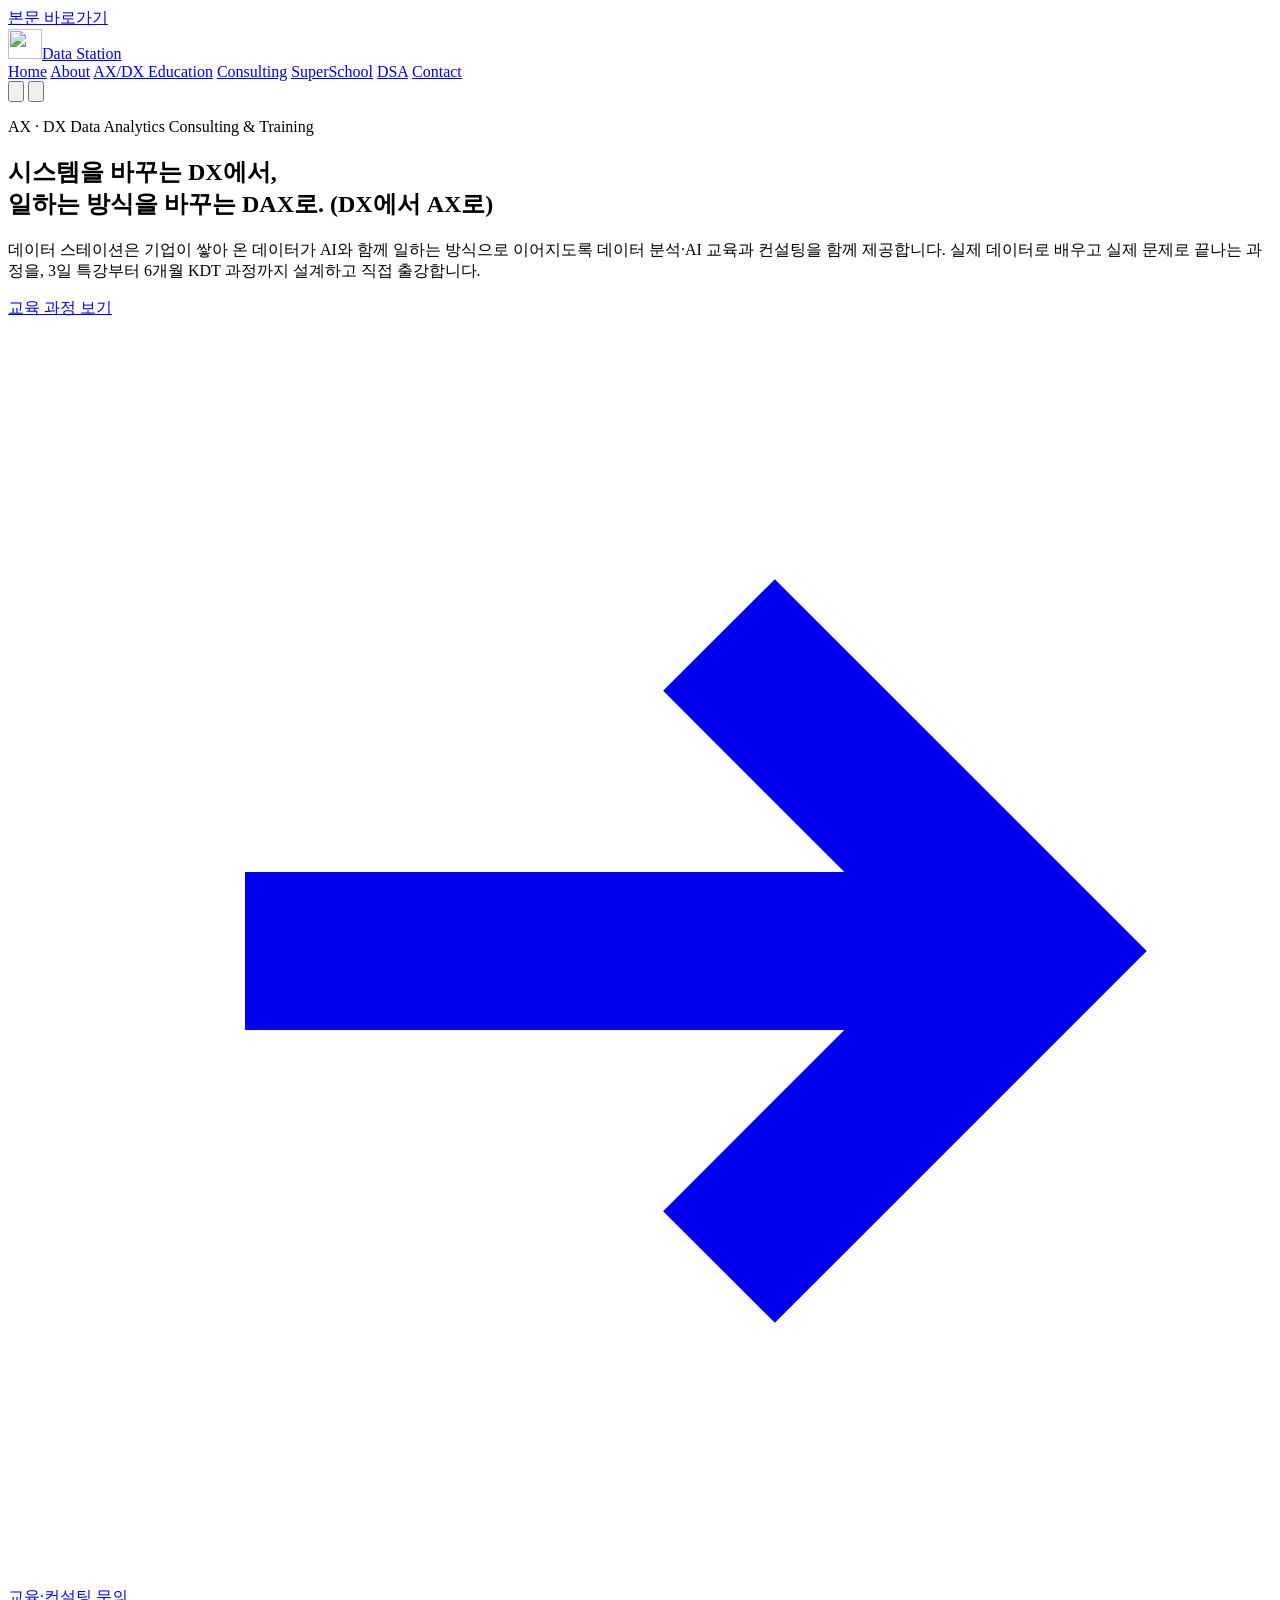
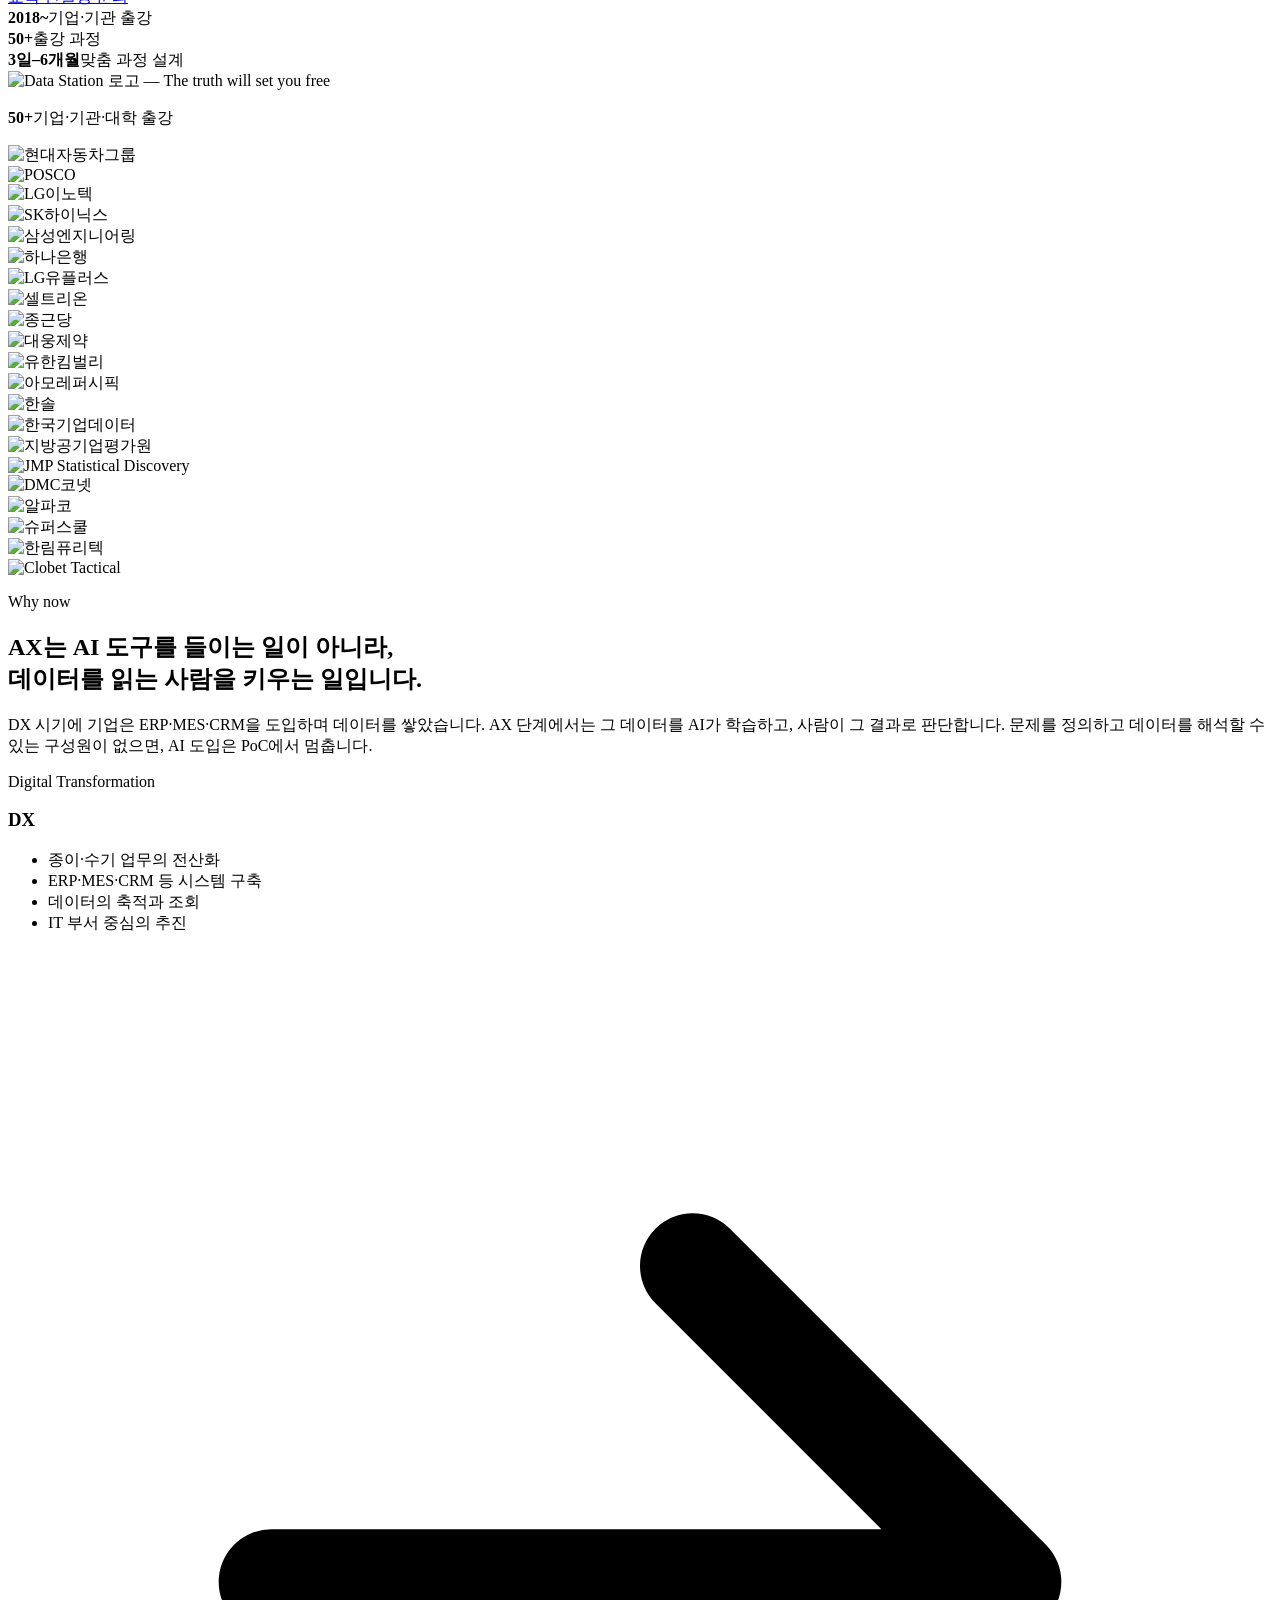
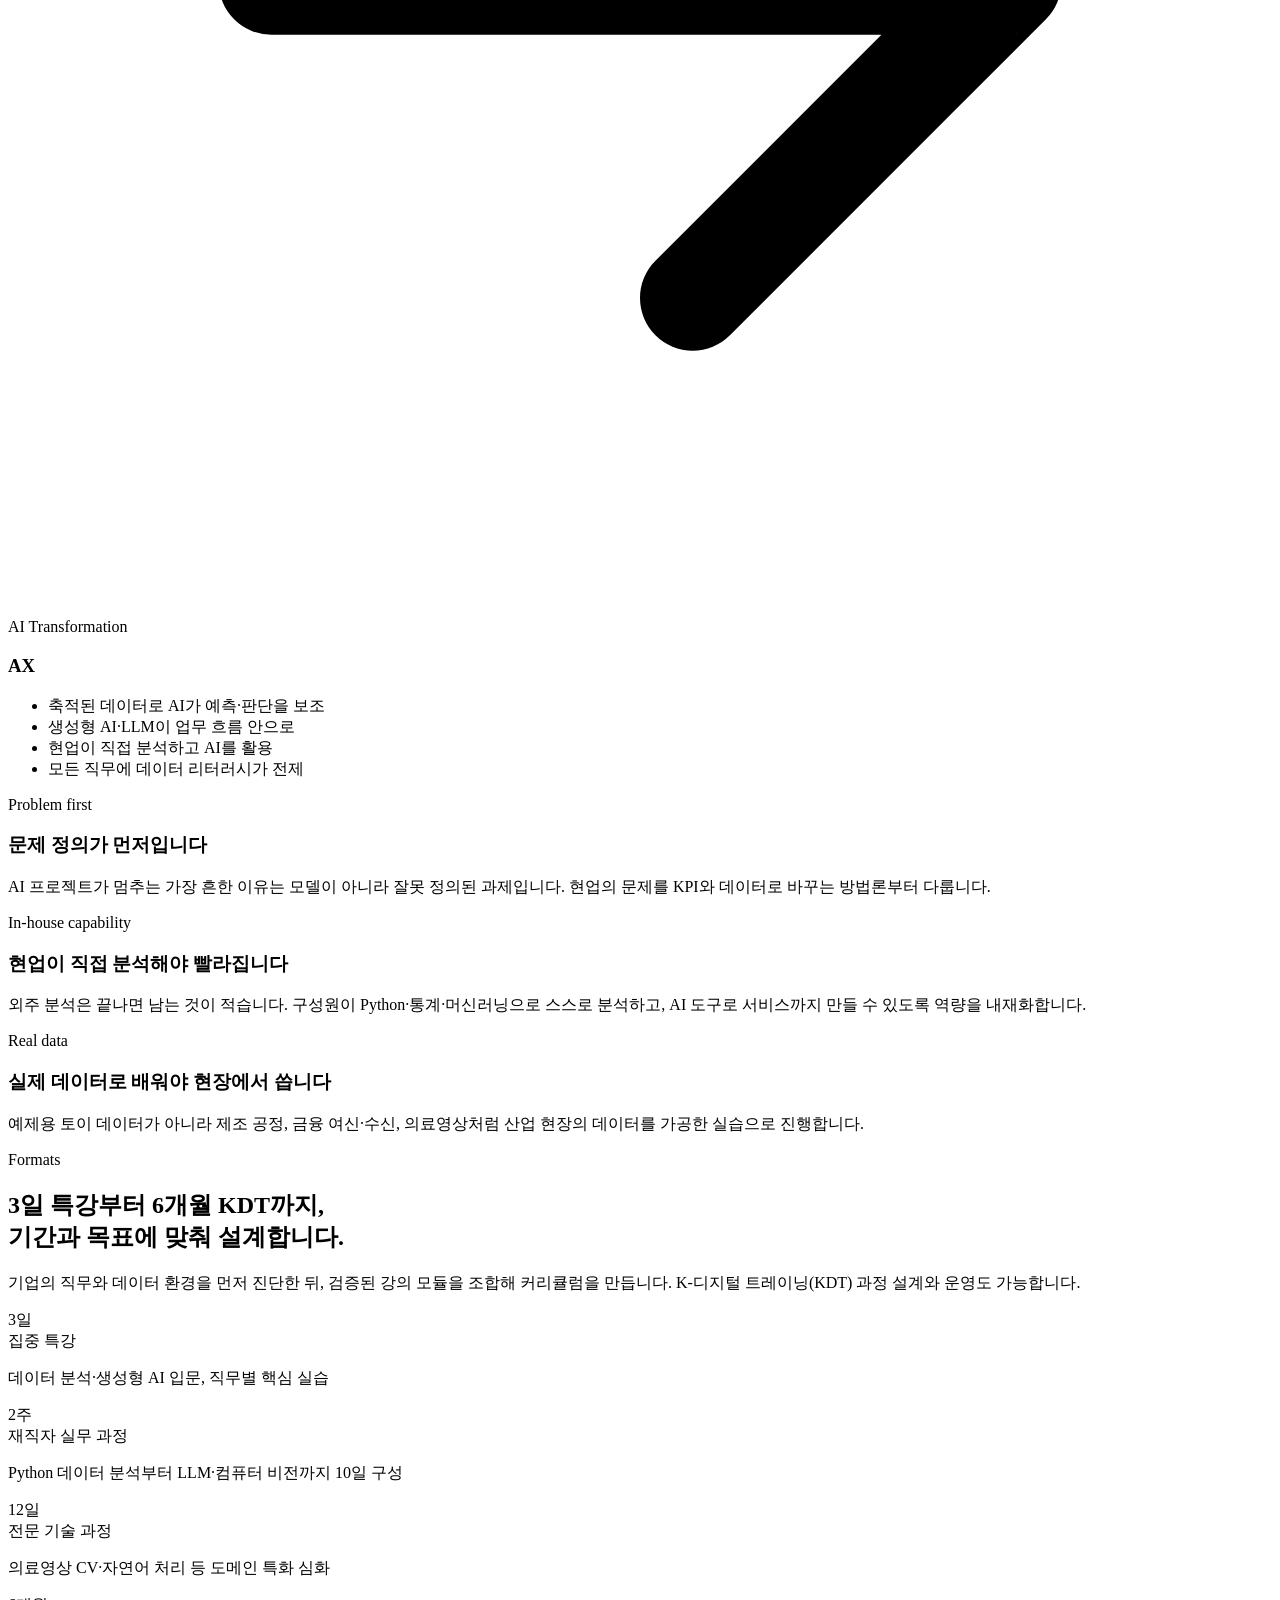
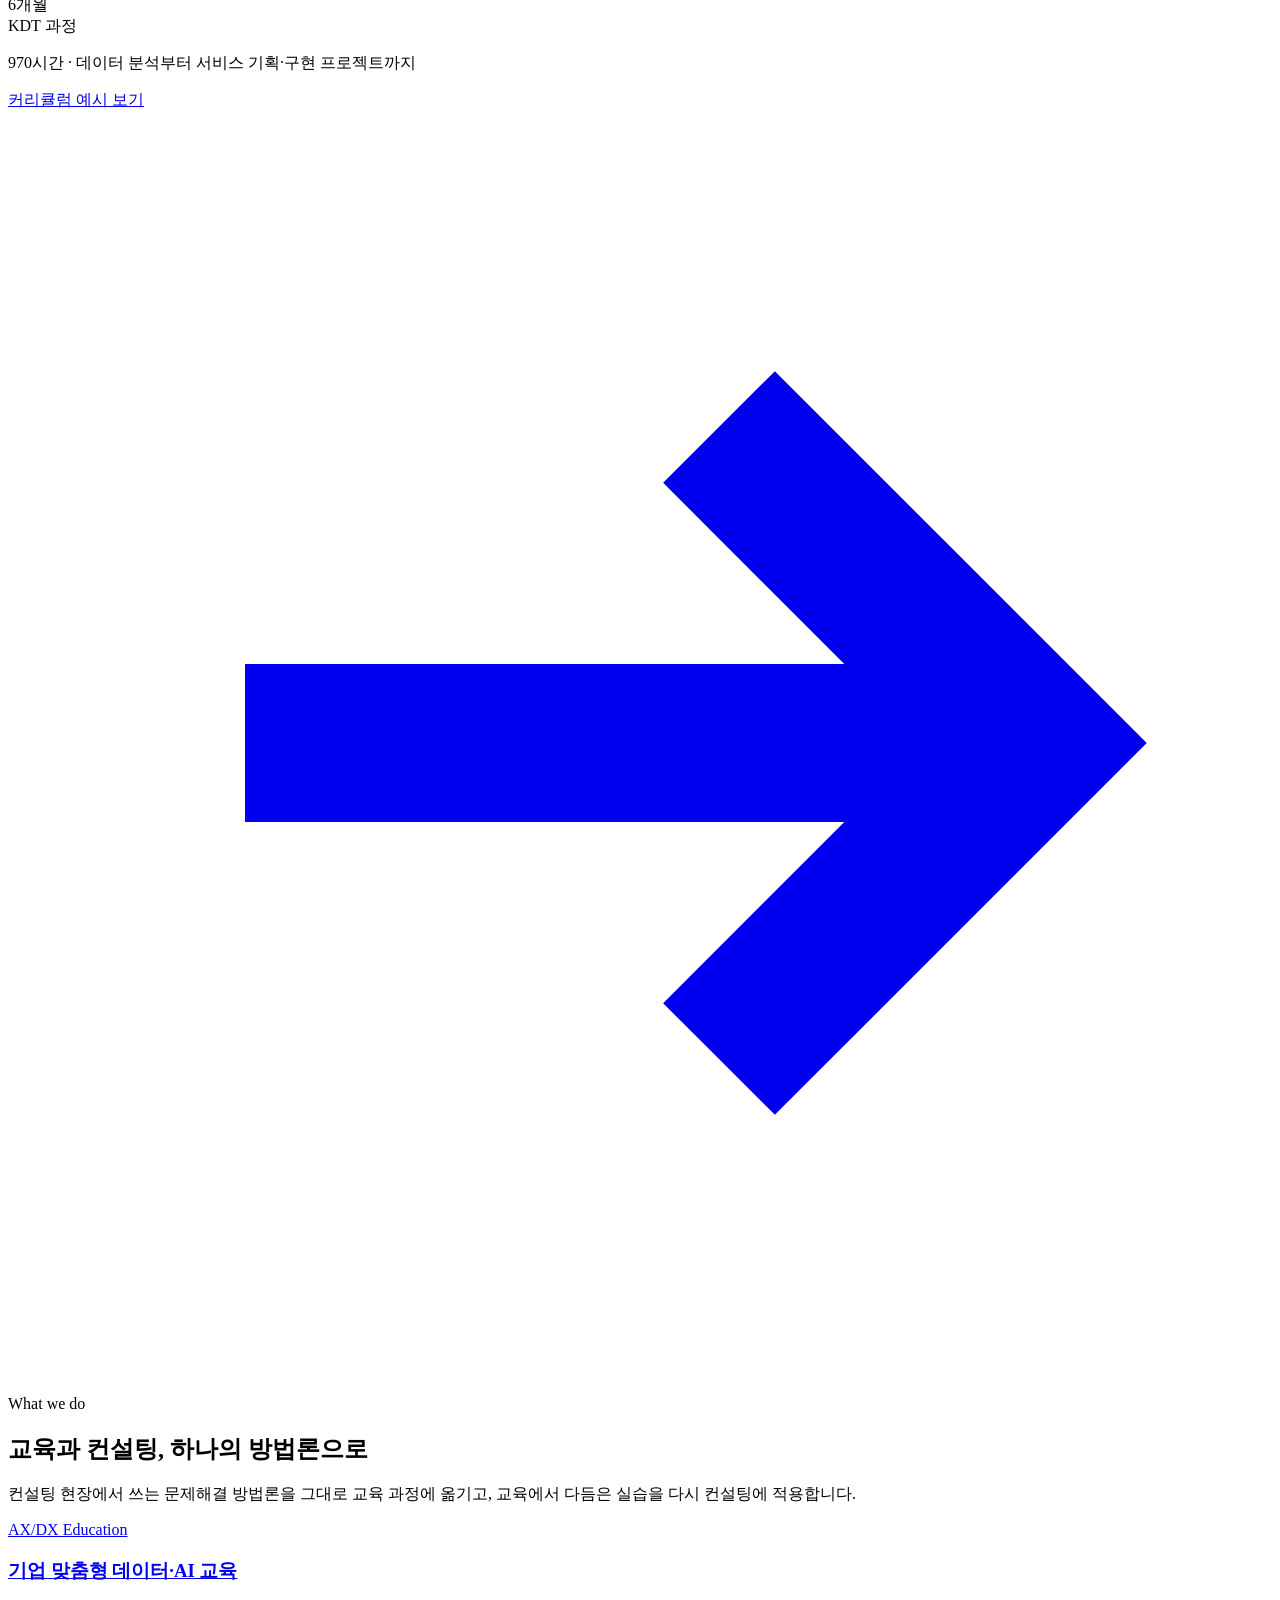
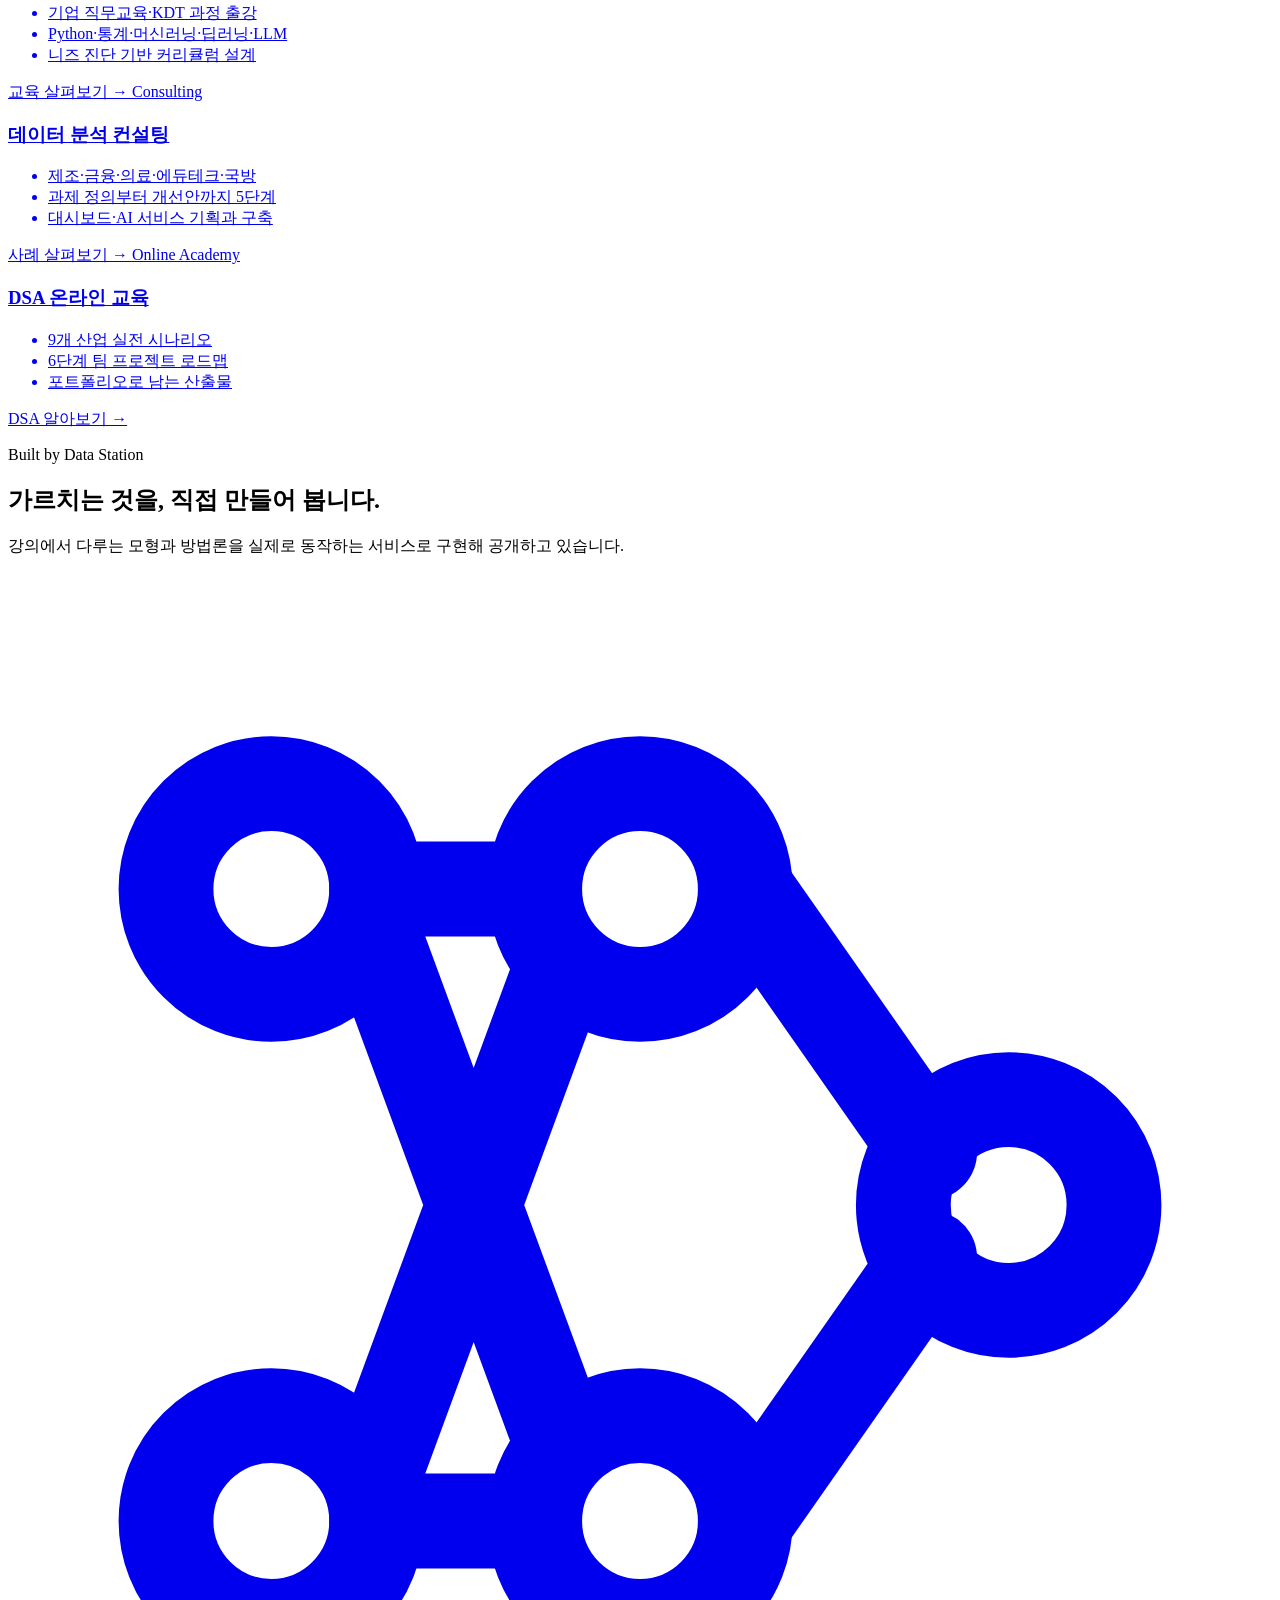
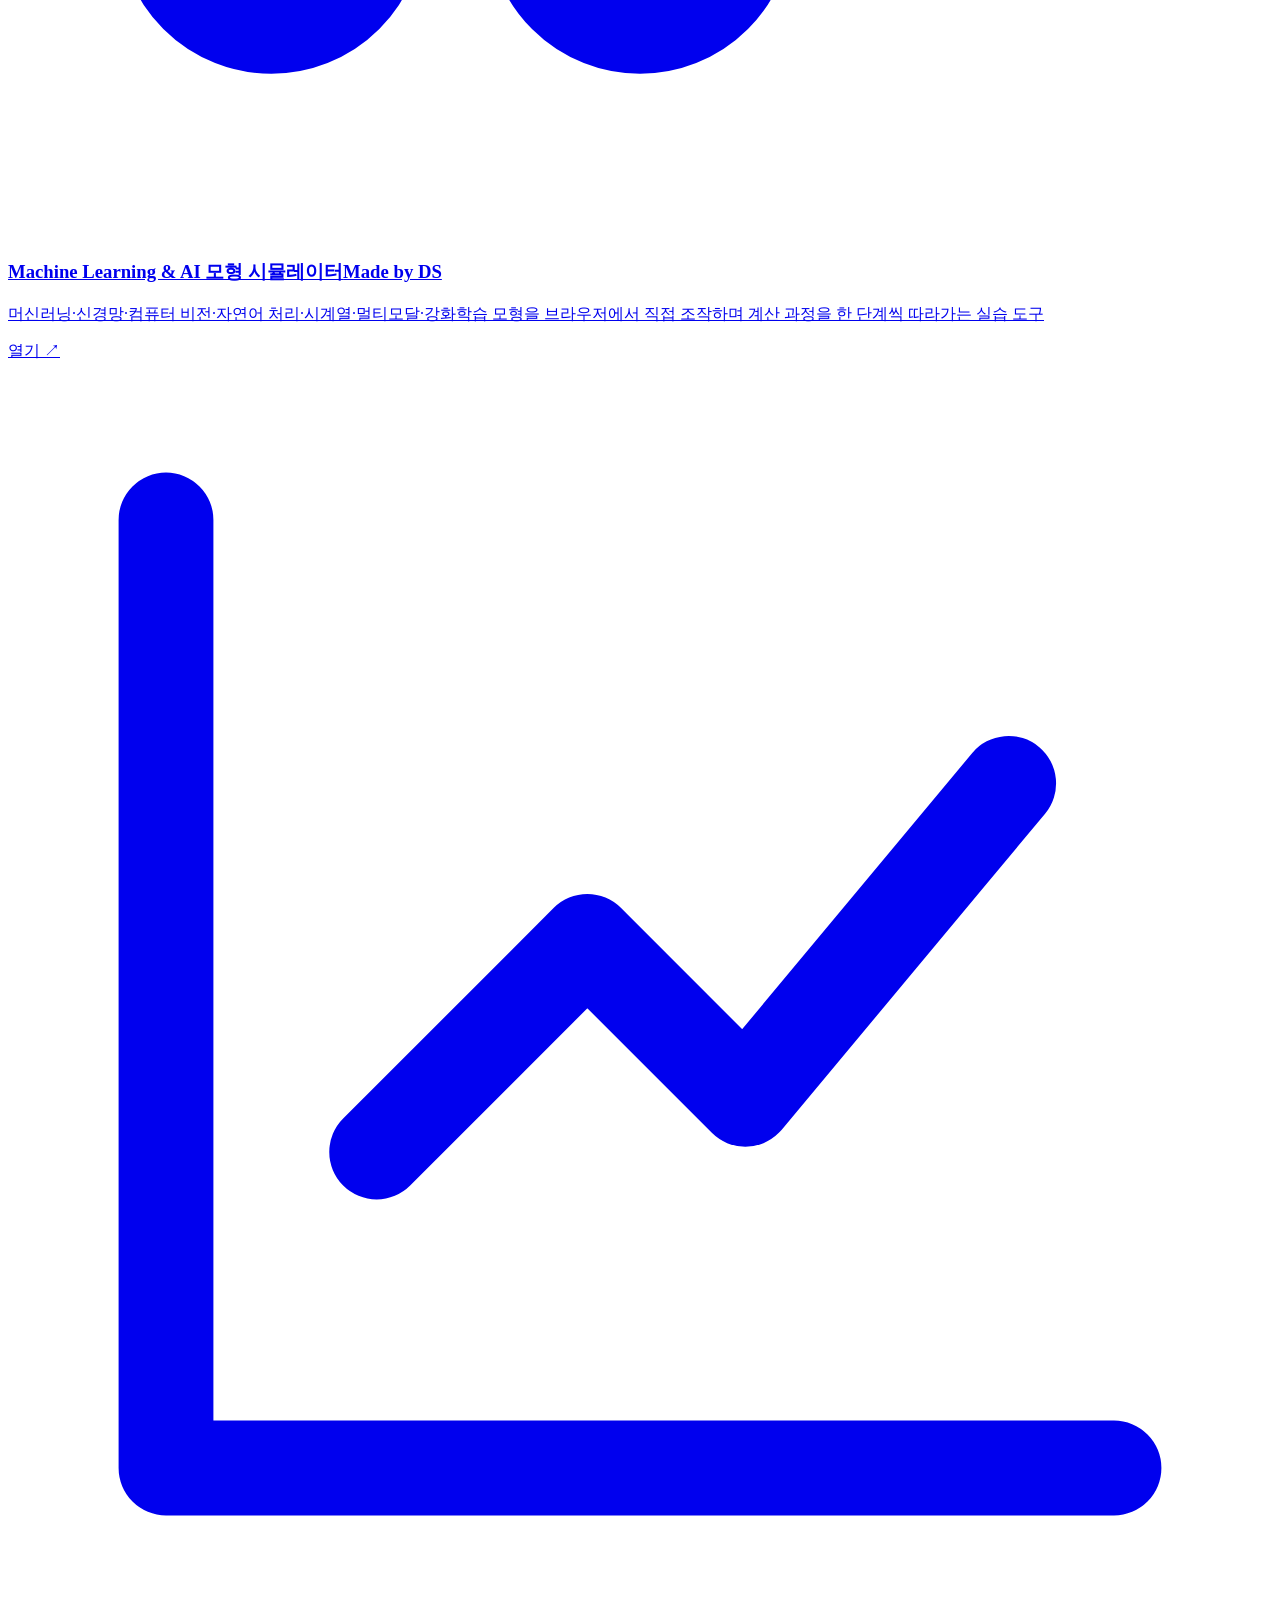
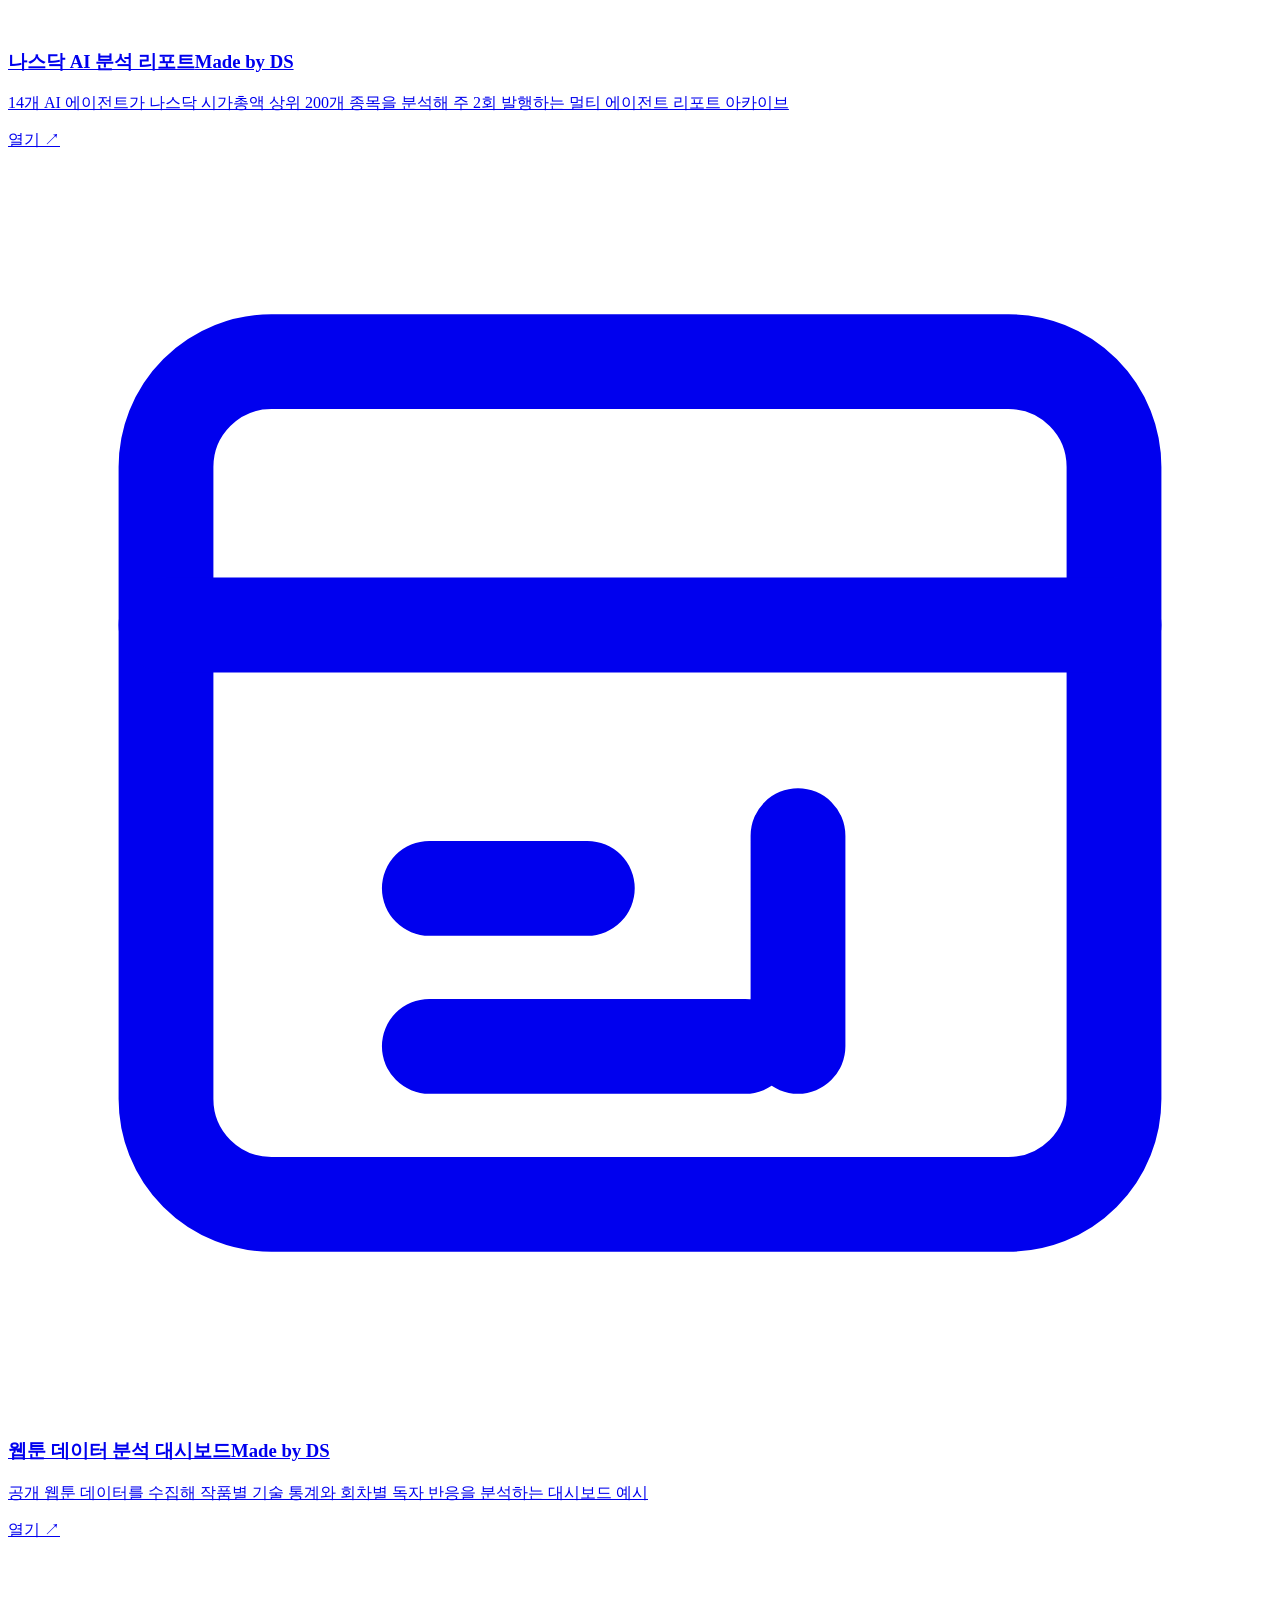
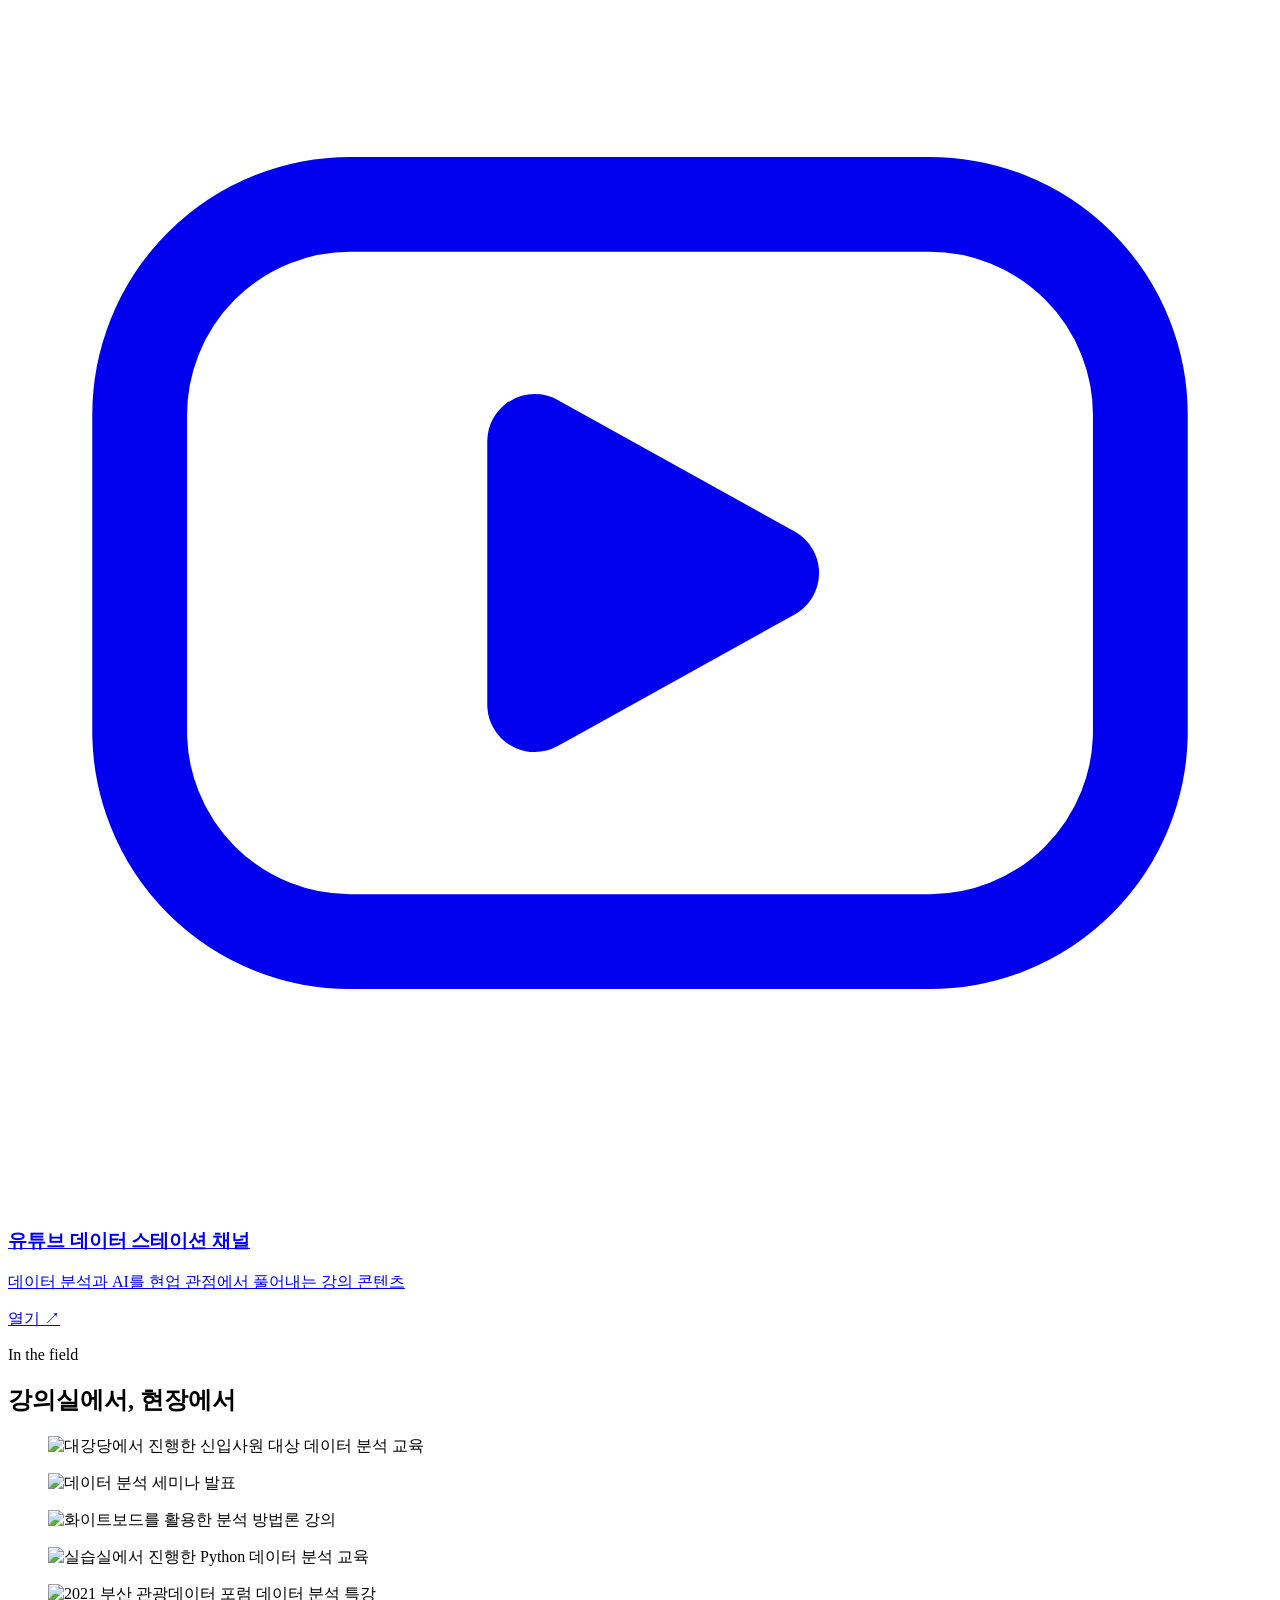
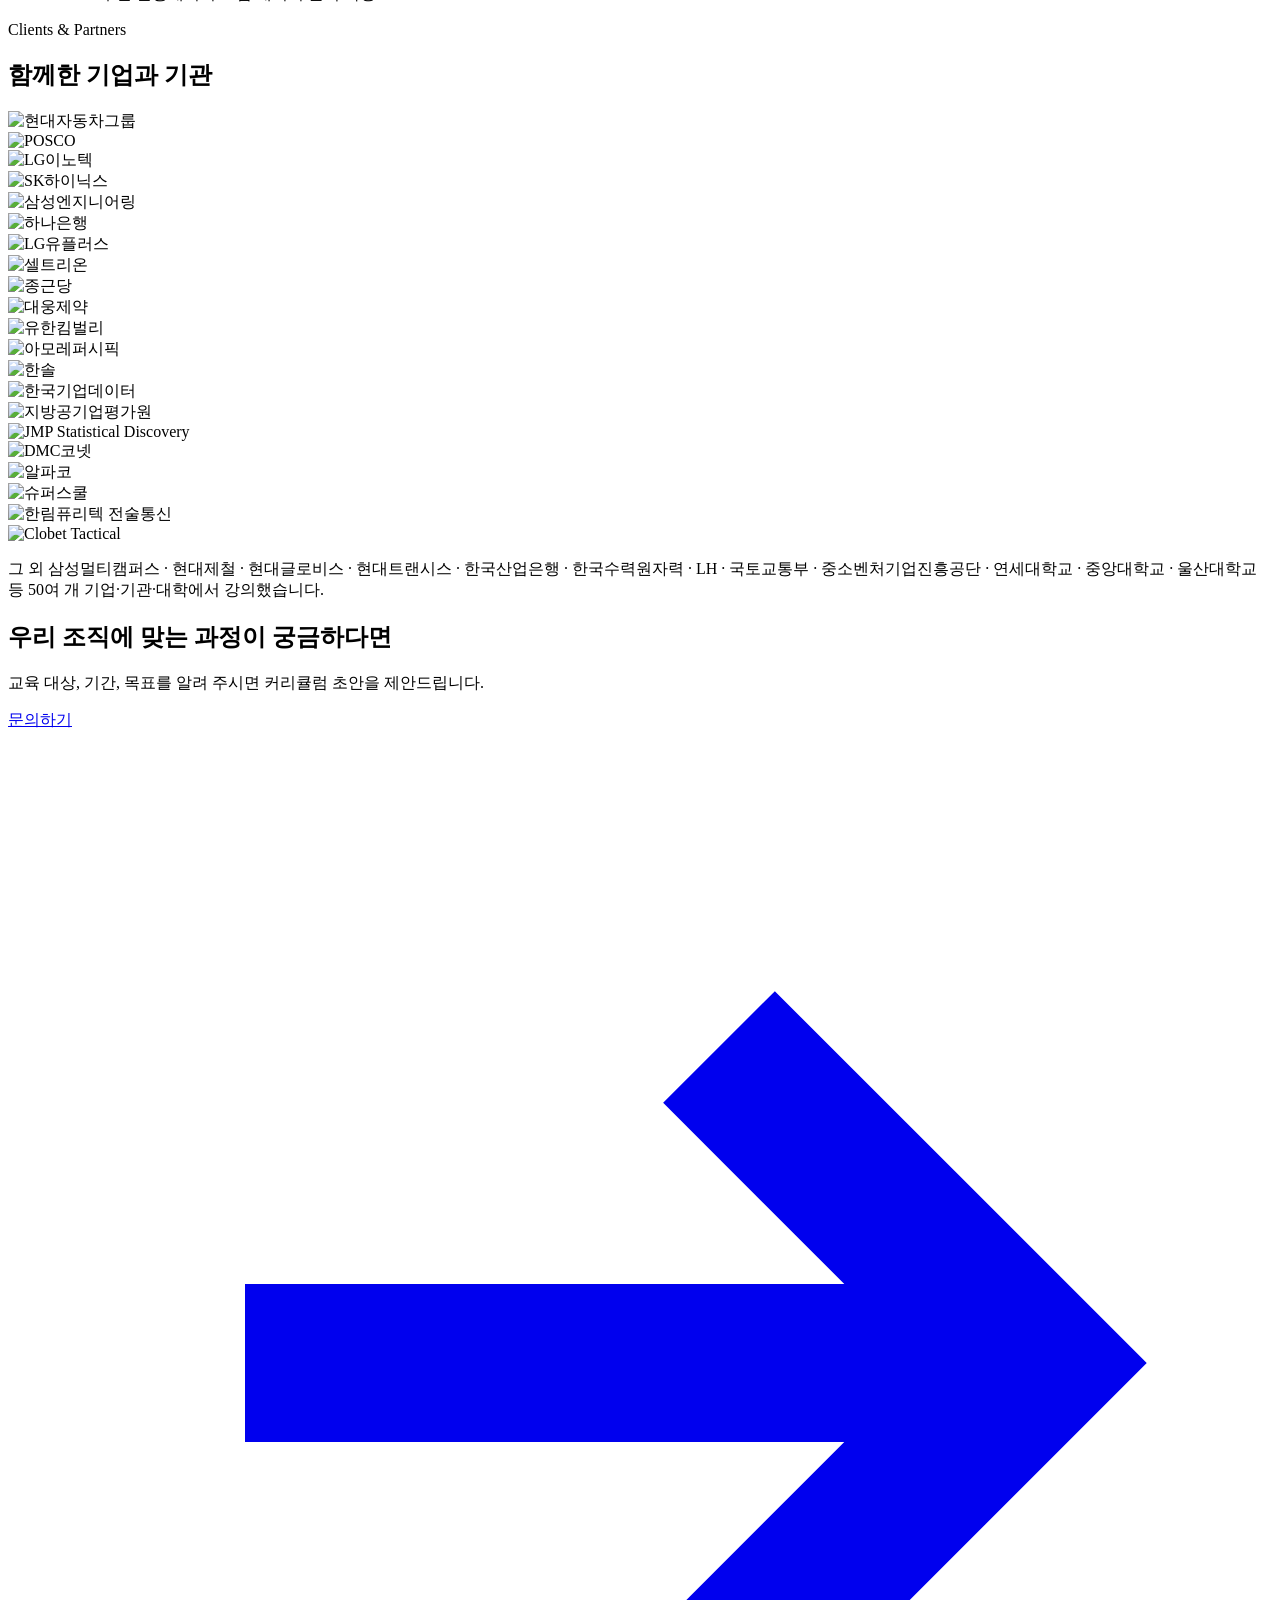
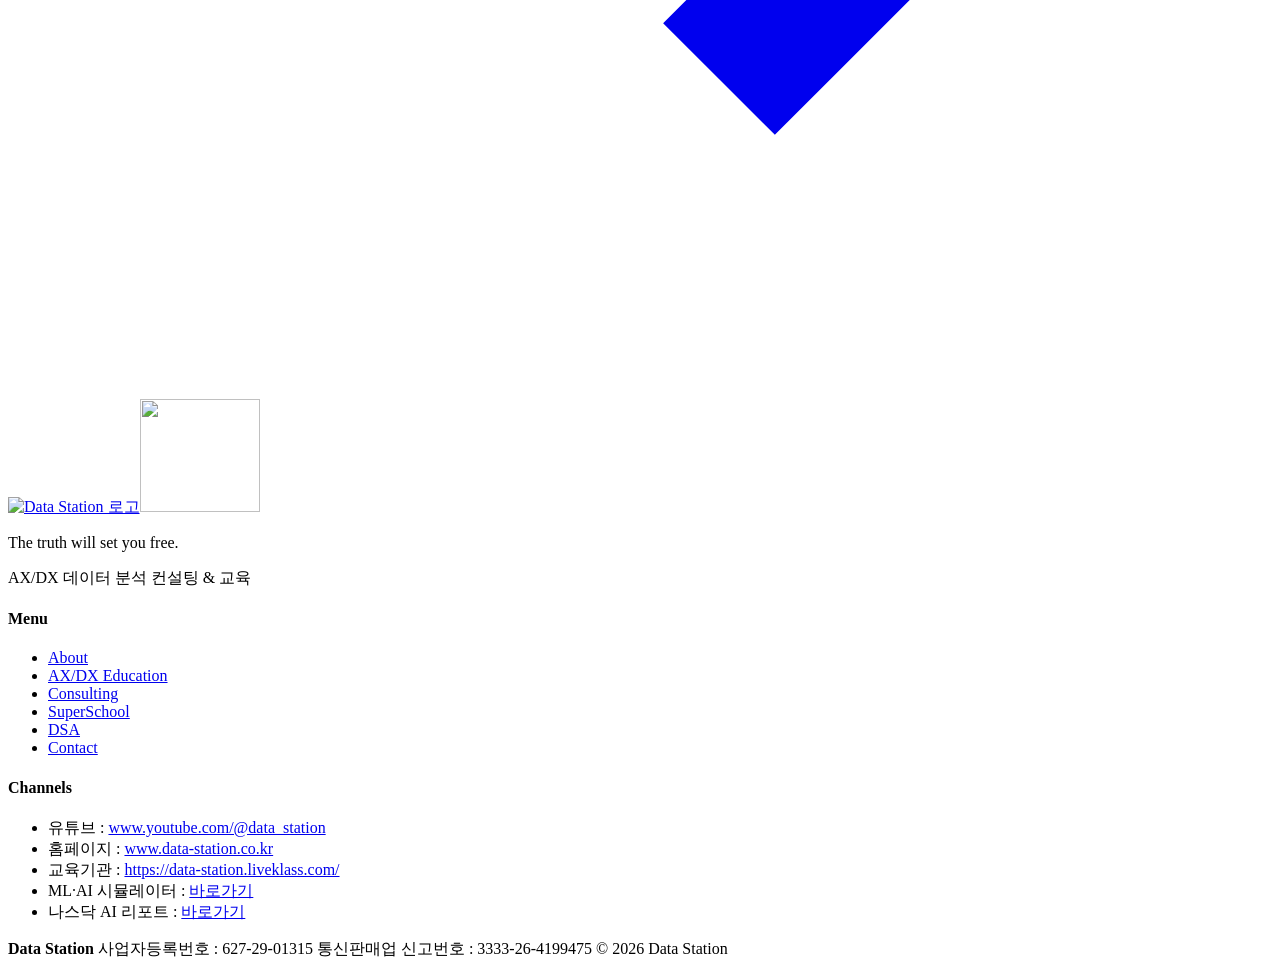
==== index.html @ ec434155 "Add files via upload" ====
<!doctype html>
<html lang="ko" data-theme="light" class="no-js">
<head>
<meta charset="utf-8">
<meta name="viewport" content="width=device-width, initial-scale=1">
<title>Data Station — AX/DX 데이터 분석 컨설팅 & 교육</title>
<meta name="description" content="DX에서 AX로 넘어가는 지금, 실제 데이터로 배우는 데이터 분석·AI 교육과 컨설팅. 3일 특강부터 6개월 KDT 과정까지 기업 맞춤형으로 설계하고 출강합니다.">
<link rel="canonical" href="https://www.data-station.co.kr/">
<meta property="og:type" content="website">
<meta property="og:site_name" content="Data Station">
<meta property="og:title" content="Data Station — AX/DX 데이터 분석 컨설팅 & 교육">
<meta property="og:description" content="DX에서 AX로 넘어가는 지금, 실제 데이터로 배우는 데이터 분석·AI 교육과 컨설팅. 3일 특강부터 6개월 KDT 과정까지 기업 맞춤형으로 설계하고 출강합니다.">
<meta property="og:url" content="https://www.data-station.co.kr/">
<meta property="og:image" content="https://www.data-station.co.kr/assets/img/brand/og.png">
<meta name="twitter:card" content="summary_large_image">
<meta name="theme-color" content="#0b0e11">
<link rel="icon" type="image/png" href="assets/img/brand/favicon.png">
<link rel="apple-touch-icon" href="assets/img/brand/apple-touch-icon.png">
<script>
(function(){try{var t=localStorage.getItem('ds-theme');if(!t){t=window.matchMedia&&window.matchMedia('(prefers-color-scheme: dark)').matches?'dark':'light'}document.documentElement.setAttribute('data-theme',t)}catch(e){}})();
</script>
<link rel="stylesheet" href="assets/fonts/pretendard/pretendard.css">
<link rel="stylesheet" href="assets/css/style.css">
</head>
<body>
<a class="skip" href="#main">본문 바로가기</a>
<header class="site-header">
  <div class="wrap">
    <a class="brand" href="index.html" aria-label="Data Station 홈"><img class="brand-logo" src="assets/img/brand/logo-white.png" alt="" width="34" height="30"><span class="brand-name">Data Station</span></a>
    <nav class="nav" id="site-nav" aria-label="주 메뉴">
      <a href="index.html" aria-current="page">Home</a>
      <a href="about.html">About</a>
      <a href="education.html">AX/DX Education</a>
      <a href="consulting.html">Consulting</a>
      <a href="superschool.html">SuperSchool</a>
      <a href="dsa.html">DSA</a>
      <a href="contact.html" class="nav-cta">Contact</a>
    </nav>
    <button class="icon-btn theme-toggle" type="button" aria-label="야간 모드로 전환"><svg class="i-moon" viewBox="0 0 24 24" fill="none" stroke="currentColor" stroke-width="2" stroke-linecap="round" stroke-linejoin="round" aria-hidden="true"><path d="M21 12.8A9 9 0 1 1 11.2 3a7 7 0 0 0 9.8 9.8z"/></svg><svg class="i-sun" viewBox="0 0 24 24" fill="none" stroke="currentColor" stroke-width="2" stroke-linecap="round" aria-hidden="true"><circle cx="12" cy="12" r="4"/><path d="M12 2v2M12 20v2M4.9 4.9l1.4 1.4M17.7 17.7l1.4 1.4M2 12h2M20 12h2M4.9 19.1l1.4-1.4M17.7 6.3l1.4-1.4"/></svg></button>
    <button class="icon-btn menu-toggle" type="button" aria-label="메뉴 열기" aria-expanded="false" aria-controls="site-nav"><svg viewBox="0 0 24 24" fill="none" stroke="currentColor" stroke-width="2" stroke-linecap="round" aria-hidden="true"><path d="M4 7h16M4 12h16M4 17h16"/></svg></button>
  </div>
</header>
<main id="main">
<section class="hero">
  <div class="wrap hero-grid">
    <div>
      <p class="eyebrow">AX · DX Data Analytics Consulting &amp; Training</p>
      <h1 class="display">시스템을 바꾸는 DX에서, <br>일하는 방식을 바꾸는 <span class="flip"><span class="slot" aria-hidden="true"><span class="from">D</span><span class="to">A</span></span>X</span>로.<span class="sr-only"> (DX에서 AX로)</span></h1>
      <p class="lead">데이터 스테이션은 기업이 쌓아 온 데이터가 AI와 함께 일하는 방식으로 이어지도록 데이터 분석·AI 교육과 컨설팅을 함께 제공합니다. 실제 데이터로 배우고 실제 문제로 끝나는 과정을, 3일 특강부터 6개월 KDT 과정까지 설계하고 직접 출강합니다.</p>
      <div class="btn-row mt-m">
        <a class="btn btn--signal" href="education.html">교육 과정 보기 <svg viewBox="0 0 16 16" fill="none" stroke="currentColor" stroke-width="2" aria-hidden="true"><path d="M3 8h10M9 4l4 4-4 4"/></svg></a>
        <a class="btn btn--ghost" href="contact.html">교육·컨설팅 문의</a>
      </div>
      <div class="hero-meta">
        <div><b>2018~</b><span>기업·기관 출강</span></div>
        <div><b>50+</b><span>출강 과정</span></div>
        <div><b>3일–6개월</b><span>맞춤 과정 설계</span></div>
      </div>
    </div>
    <div class="hero-brand">
      <img class="hero-signature" src="assets/img/brand/signature-white.png" alt="Data Station 로고 — The truth will set you free" width="440" height="392">
    </div>
  </div>
</section>

<section class="trust" aria-label="출강 기업 및 협력 기관">
  <div class="wrap">
    <p class="trust-label"><b>50+</b>기업·기관·대학 출강</p>
    <div class="marquee">
      <div class="marquee__track">
        <div class="logo-tile"><img src="assets/img/partners/hyundai.png" alt="현대자동차그룹" loading="lazy" class="tall"></div>
        <div class="logo-tile"><img src="assets/img/partners/posco.png" alt="POSCO" loading="lazy"></div>
        <div class="logo-tile"><img src="assets/img/partners/lg-innotek.png" alt="LG이노텍" loading="lazy"></div>
        <div class="logo-tile"><img src="assets/img/partners/sk-hynix.png" alt="SK하이닉스" loading="lazy" class="tall"></div>
        <div class="logo-tile"><img src="assets/img/partners/samsung-engineering.png" alt="삼성엔지니어링" loading="lazy" class="tall"></div>
        <div class="logo-tile"><img src="assets/img/partners/hana-bank.png" alt="하나은행" loading="lazy"></div>
        <div class="logo-tile"><img src="assets/img/partners/lg-uplus.png" alt="LG유플러스" loading="lazy" class="tall"></div>
        <div class="logo-tile"><img src="assets/img/partners/celltrion.png" alt="셀트리온" loading="lazy"></div>
        <div class="logo-tile"><img src="assets/img/partners/chongkundang.png" alt="종근당" loading="lazy"></div>
        <div class="logo-tile"><img src="assets/img/partners/daewoong.png" alt="대웅제약" loading="lazy"></div>
        <div class="logo-tile"><img src="assets/img/partners/yuhan-kimberly.png" alt="유한킴벌리" loading="lazy"></div>
        <div class="logo-tile"><img src="assets/img/partners/amorepacific.png" alt="아모레퍼시픽" loading="lazy" class="tall"></div>
        <div class="logo-tile"><img src="assets/img/partners/hansol.png" alt="한솔" loading="lazy"></div>
        <div class="logo-tile"><img src="assets/img/partners/kedkorea.png" alt="한국기업데이터" loading="lazy" class="tall"></div>
        <div class="logo-tile"><img src="assets/img/partners/lpea.png" alt="지방공기업평가원" loading="lazy" class="tall"></div>
        <div class="logo-tile"><img src="assets/img/partners/jmp.png" alt="JMP Statistical Discovery" loading="lazy" class="tall"></div>
        <div class="logo-tile"><img src="assets/img/partners/dmc-konet.png" alt="DMC코넷" loading="lazy" class="tall"></div>
        <div class="logo-tile"><img src="assets/img/partners/alpaco.png" alt="알파코" loading="lazy"></div>
        <div class="logo-tile"><img src="assets/img/partners/superschool.png" alt="슈퍼스쿨" loading="lazy" class="tall"></div>
        <div class="logo-tile"><img src="assets/img/partners/hanlym.png" alt="한림퓨리텍" loading="lazy" class="tall"></div>
        <div class="logo-tile"><img src="assets/img/partners/clobet.png" alt="Clobet Tactical" loading="lazy"></div>
      </div>
    </div>
  </div>
</section>

<section class="section section--line">
  <div class="wrap">
    <div class="section-head reveal">
      <p class="eyebrow">Why now</p>
      <h2 class="h2">AX는 AI 도구를 들이는 일이 아니라, <br>데이터를 읽는 사람을 키우는 일입니다.</h2>
      <p class="lead">DX 시기에 기업은 ERP·MES·CRM을 도입하며 데이터를 쌓았습니다. AX 단계에서는 그 데이터를 AI가 학습하고, 사람이 그 결과로 판단합니다. 문제를 정의하고 데이터를 해석할 수 있는 구성원이 없으면, AI 도입은 PoC에서 멈춥니다.</p>
    </div>

    <div class="compare reveal">
      <div class="compare__col">
        <span class="tag">Digital Transformation</span>
        <h3>DX</h3>
        <ul>
          <li>종이·수기 업무의 전산화</li>
          <li>ERP·MES·CRM 등 시스템 구축</li>
          <li>데이터의 축적과 조회</li>
          <li>IT 부서 중심의 추진</li>
        </ul>
      </div>
      <div class="compare__arrow" aria-hidden="true"><svg viewBox="0 0 24 24" fill="none" stroke="currentColor" stroke-width="2" stroke-linecap="round" stroke-linejoin="round"><path d="M5 12h14M13 6l6 6-6 6"/></svg></div>
      <div class="compare__col compare__col--ax">
        <span class="tag">AI Transformation</span>
        <h3>AX</h3>
        <ul>
          <li>축적된 데이터로 AI가 예측·판단을 보조</li>
          <li>생성형 AI·LLM이 업무 흐름 안으로</li>
          <li>현업이 직접 분석하고 AI를 활용</li>
          <li>모든 직무에 데이터 리터러시가 전제</li>
        </ul>
      </div>
    </div>

    <div class="grid g3 why mt-l">
      <div class="card reveal">
        <span class="card__kicker">Problem first</span>
        <h3 class="h3">문제 정의가 먼저입니다</h3>
        <p>AI 프로젝트가 멈추는 가장 흔한 이유는 모델이 아니라 잘못 정의된 과제입니다. 현업의 문제를 KPI와 데이터로 바꾸는 방법론부터 다룹니다.</p>
      </div>
      <div class="card reveal">
        <span class="card__kicker">In-house capability</span>
        <h3 class="h3">현업이 직접 분석해야 빨라집니다</h3>
        <p>외주 분석은 끝나면 남는 것이 적습니다. 구성원이 Python·통계·머신러닝으로 스스로 분석하고, AI 도구로 서비스까지 만들 수 있도록 역량을 내재화합니다.</p>
      </div>
      <div class="card reveal">
        <span class="card__kicker">Real data</span>
        <h3 class="h3">실제 데이터로 배워야 현장에서 씁니다</h3>
        <p>예제용 토이 데이터가 아니라 제조 공정, 금융 여신·수신, 의료영상처럼 산업 현장의 데이터를 가공한 실습으로 진행합니다.</p>
      </div>
    </div>
  </div>
</section>

<section class="section section--line">
  <div class="wrap">
    <div class="section-head reveal">
      <p class="eyebrow">Formats</p>
      <h2 class="h2">3일 특강부터 6개월 KDT까지, <br>기간과 목표에 맞춰 설계합니다.</h2>
      <p class="lead">기업의 직무와 데이터 환경을 먼저 진단한 뒤, 검증된 강의 모듈을 조합해 커리큘럼을 만듭니다. K-디지털 트레이닝(KDT) 과정 설계와 운영도 가능합니다.</p>
    </div>
    <div class="scale">
      <div class="scale__track"></div>
      <div class="scale__stops">
        <div class="scale__stop"><div class="len">3일</div><div class="what">집중 특강</div><p>데이터 분석·생성형 AI 입문, 직무별 핵심 실습</p></div>
        <div class="scale__stop"><div class="len">2주</div><div class="what">재직자 실무 과정</div><p>Python 데이터 분석부터 LLM·컴퓨터 비전까지 10일 구성</p></div>
        <div class="scale__stop"><div class="len">12일</div><div class="what">전문 기술 과정</div><p>의료영상 CV·자연어 처리 등 도메인 특화 심화</p></div>
        <div class="scale__stop"><div class="len">6개월</div><div class="what">KDT 과정</div><p>970시간 · 데이터 분석부터 서비스 기획·구현 프로젝트까지</p></div>
      </div>
    </div>
    <p class="mt-m"><a class="btn btn--ghost" href="education.html#curriculum">커리큘럼 예시 보기 <svg viewBox="0 0 16 16" fill="none" stroke="currentColor" stroke-width="2" aria-hidden="true"><path d="M3 8h10M9 4l4 4-4 4"/></svg></a></p>
  </div>
</section>

<section class="section section--line">
  <div class="wrap">
    <div class="section-head reveal">
      <p class="eyebrow">What we do</p>
      <h2 class="h2">교육과 컨설팅, 하나의 방법론으로</h2>
      <p class="lead">컨설팅 현장에서 쓰는 문제해결 방법론을 그대로 교육 과정에 옮기고, 교육에서 다듬은 실습을 다시 컨설팅에 적용합니다.</p>
    </div>
    <div class="grid g3">
      <a class="card card--link reveal" href="education.html">
        <span class="card__kicker">AX/DX Education</span>
        <h3 class="h3">기업 맞춤형 데이터·AI 교육</h3>
        <ul class="ticks">
          <li>기업 직무교육·KDT 과정 출강</li>
          <li>Python·통계·머신러닝·딥러닝·LLM</li>
          <li>니즈 진단 기반 커리큘럼 설계</li>
        </ul>
        <span class="more">교육 살펴보기 →</span>
      </a>
      <a class="card card--link reveal" href="consulting.html">
        <span class="card__kicker">Consulting</span>
        <h3 class="h3">데이터 분석 컨설팅</h3>
        <ul class="ticks">
          <li>제조·금융·의료·에듀테크·국방</li>
          <li>과제 정의부터 개선안까지 5단계</li>
          <li>대시보드·AI 서비스 기획과 구축</li>
        </ul>
        <span class="more">사례 살펴보기 →</span>
      </a>
      <a class="card card--link reveal" href="dsa.html">
        <span class="card__kicker">Online Academy</span>
        <h3 class="h3">DSA 온라인 교육</h3>
        <ul class="ticks">
          <li>9개 산업 실전 시나리오</li>
          <li>6단계 팀 프로젝트 로드맵</li>
          <li>포트폴리오로 남는 산출물</li>
        </ul>
        <span class="more">DSA 알아보기 →</span>
      </a>
    </div>
  </div>
</section>

<section class="section section--line">
  <div class="wrap">
    <div class="section-head reveal">
      <p class="eyebrow">Built by Data Station</p>
      <h2 class="h2">가르치는 것을, 직접 만들어 봅니다.</h2>
      <p class="lead">강의에서 다루는 모형과 방법론을 실제로 동작하는 서비스로 구현해 공개하고 있습니다.</p>
    </div>
    <div class="grid">
      <a class="build reveal" href="https://hanarostation.github.io/ml_ai_simulators/" target="_blank" rel="noopener">
        <span class="build__icon"><svg viewBox="0 0 24 24" fill="none" stroke="currentColor" stroke-width="1.8" stroke-linecap="round" stroke-linejoin="round" aria-hidden="true"><circle cx="5" cy="6" r="2"/><circle cx="5" cy="18" r="2"/><circle cx="19" cy="12" r="2"/><circle cx="12" cy="6" r="2"/><circle cx="12" cy="18" r="2"/><path d="M7 6h3M7 18h3M14 6l3.5 5M14 18l3.5-5M7 7l3.5 9.5M7 17l3.5-9.5"/></svg></span>
        <div>
          <h3>Machine Learning &amp; AI 모형 시뮬레이터<span class="badge-made">Made by DS</span></h3>
          <p>머신러닝·신경망·컴퓨터 비전·자연어 처리·시계열·멀티모달·강화학습 모형을 브라우저에서 직접 조작하며 계산 과정을 한 단계씩 따라가는 실습 도구</p>
        </div>
        <span class="go">열기 ↗</span>
      </a>
      <a class="build reveal" href="https://hanarostation.github.io/stock/#reports" target="_blank" rel="noopener">
        <span class="build__icon"><svg viewBox="0 0 24 24" fill="none" stroke="currentColor" stroke-width="1.8" stroke-linecap="round" stroke-linejoin="round" aria-hidden="true"><path d="M3 3v18h18"/><path d="M7 15l4-4 3 3 5-6"/></svg></span>
        <div>
          <h3>나스닥 AI 분석 리포트<span class="badge-made">Made by DS</span></h3>
          <p>14개 AI 에이전트가 나스닥 시가총액 상위 200개 종목을 분석해 주 2회 발행하는 멀티 에이전트 리포트 아카이브</p>
        </div>
        <span class="go">열기 ↗</span>
      </a>
      <a class="build reveal" href="https://hanarostation.github.io/web_station/" target="_blank" rel="noopener">
        <span class="build__icon"><svg viewBox="0 0 24 24" fill="none" stroke="currentColor" stroke-width="1.8" stroke-linecap="round" stroke-linejoin="round" aria-hidden="true"><rect x="3" y="4" width="18" height="16" rx="2"/><path d="M3 9h18M8 14h3M8 17h6M15 13v4"/></svg></span>
        <div>
          <h3>웹툰 데이터 분석 대시보드<span class="badge-made">Made by DS</span></h3>
          <p>공개 웹툰 데이터를 수집해 작품별 기술 통계와 회차별 독자 반응을 분석하는 대시보드 예시</p>
        </div>
        <span class="go">열기 ↗</span>
      </a>
      <a class="build reveal" href="https://www.youtube.com/@data_station" target="_blank" rel="noopener">
        <span class="build__icon"><svg viewBox="0 0 24 24" fill="none" stroke="currentColor" stroke-width="1.8" stroke-linecap="round" stroke-linejoin="round" aria-hidden="true"><rect x="2.5" y="5" width="19" height="14" rx="4"/><path d="M10 9.5v5l4.5-2.5z" fill="currentColor"/></svg></span>
        <div>
          <h3>유튜브 데이터 스테이션 채널</h3>
          <p>데이터 분석과 AI를 현업 관점에서 풀어내는 강의 콘텐츠</p>
        </div>
        <span class="go">열기 ↗</span>
      </a>
    </div>
  </div>
</section>

<section class="section section--line">
  <div class="wrap">
    <div class="section-head reveal">
      <p class="eyebrow">In the field</p>
      <h2 class="h2">강의실에서, 현장에서</h2>
    </div>
    <div class="photos reveal">
      <figure class="tall"><img src="assets/img/photos/lecture-hall.webp" alt="대강당에서 진행한 신입사원 대상 데이터 분석 교육" loading="lazy"></figure>
      <figure><img src="assets/img/photos/seminar.webp" alt="데이터 분석 세미나 발표" loading="lazy"></figure>
      <figure><img src="assets/img/photos/whiteboard.webp" alt="화이트보드를 활용한 분석 방법론 강의" loading="lazy"></figure>
      <figure><img src="assets/img/photos/lecture-lab.webp" alt="실습실에서 진행한 Python 데이터 분석 교육" loading="lazy"></figure>
      <figure><img src="assets/img/photos/forum.webp" alt="2021 부산 관광데이터 포럼 데이터 분석 특강" loading="lazy"></figure>
    </div>
  </div>
</section>

<section class="section section--line" id="partners">
  <div class="wrap">
    <div class="section-head reveal">
      <p class="eyebrow">Clients &amp; Partners</p>
      <h2 class="h2">함께한 기업과 기관</h2>
    </div>
    <div class="logos reveal">
      <div class="logo-tile"><img src="assets/img/partners/hyundai.png" alt="현대자동차그룹" loading="lazy" class="tall"></div>
      <div class="logo-tile"><img src="assets/img/partners/posco.png" alt="POSCO" loading="lazy"></div>
      <div class="logo-tile"><img src="assets/img/partners/lg-innotek.png" alt="LG이노텍" loading="lazy"></div>
      <div class="logo-tile"><img src="assets/img/partners/sk-hynix.png" alt="SK하이닉스" loading="lazy" class="tall"></div>
      <div class="logo-tile"><img src="assets/img/partners/samsung-engineering.png" alt="삼성엔지니어링" loading="lazy" class="tall"></div>
      <div class="logo-tile"><img src="assets/img/partners/hana-bank.png" alt="하나은행" loading="lazy"></div>
      <div class="logo-tile"><img src="assets/img/partners/lg-uplus.png" alt="LG유플러스" loading="lazy" class="tall"></div>
      <div class="logo-tile"><img src="assets/img/partners/celltrion.png" alt="셀트리온" loading="lazy"></div>
      <div class="logo-tile"><img src="assets/img/partners/chongkundang.png" alt="종근당" loading="lazy"></div>
      <div class="logo-tile"><img src="assets/img/partners/daewoong.png" alt="대웅제약" loading="lazy"></div>
      <div class="logo-tile"><img src="assets/img/partners/yuhan-kimberly.png" alt="유한킴벌리" loading="lazy"></div>
      <div class="logo-tile"><img src="assets/img/partners/amorepacific.png" alt="아모레퍼시픽" loading="lazy" class="tall"></div>
      <div class="logo-tile"><img src="assets/img/partners/hansol.png" alt="한솔" loading="lazy"></div>
      <div class="logo-tile"><img src="assets/img/partners/kedkorea.png" alt="한국기업데이터" loading="lazy" class="tall"></div>
      <div class="logo-tile"><img src="assets/img/partners/lpea.png" alt="지방공기업평가원" loading="lazy" class="tall"></div>
      <div class="logo-tile"><img src="assets/img/partners/jmp.png" alt="JMP Statistical Discovery" loading="lazy" class="tall"></div>
      <div class="logo-tile"><img src="assets/img/partners/dmc-konet.png" alt="DMC코넷" loading="lazy" class="tall"></div>
      <div class="logo-tile"><img src="assets/img/partners/alpaco.png" alt="알파코" loading="lazy"></div>
      <div class="logo-tile"><img src="assets/img/partners/superschool.png" alt="슈퍼스쿨" loading="lazy" class="tall"></div>
      <div class="logo-tile"><img src="assets/img/partners/hanlym.png" alt="한림퓨리텍 전술통신" loading="lazy" class="tall"></div>
      <div class="logo-tile"><img src="assets/img/partners/clobet.png" alt="Clobet Tactical" loading="lazy"></div>
    </div>
    <p class="also">그 외 삼성멀티캠퍼스 · 현대제철 · 현대글로비스 · 현대트랜시스 · 한국산업은행 · 한국수력원자력 · LH · 국토교통부 · 중소벤처기업진흥공단 · 연세대학교 · 중앙대학교 · 울산대학교 등 50여 개 기업·기관·대학에서 강의했습니다.</p>
  </div>
</section>

<section class="section--tight">
  <div class="wrap">
    <div class="cta-band reveal">
      <div>
        <h2 class="h2">우리 조직에 맞는 과정이 궁금하다면</h2>
        <p>교육 대상, 기간, 목표를 알려 주시면 커리큘럼 초안을 제안드립니다.</p>
      </div>
      <a class="btn btn--primary" href="contact.html">문의하기 <svg viewBox="0 0 16 16" fill="none" stroke="currentColor" stroke-width="2" aria-hidden="true"><path d="M3 8h10M9 4l4 4-4 4"/></svg></a>
    </div>
  </div>
</section>
</main>
<footer class="site-footer">
  <div class="wrap">
    <div class="top">
      <div>
        <a href="index.html" aria-label="Data Station 홈"><img class="foot-logo on-light" src="assets/img/brand/lockup-dark.png" alt="Data Station 로고" width="120" height="113"><img class="foot-logo on-dark" src="assets/img/brand/lockup-white.png" alt="" width="120" height="113"></a>
        <p class="motto-f">The truth will set you free.</p>
        <p class="mt-s">AX/DX 데이터 분석 컨설팅 &amp; 교육</p>
      </div>
      <div>
        <h4>Menu</h4>
        <ul>
          <li><a href="about.html">About</a></li>
          <li><a href="education.html">AX/DX Education</a></li>
          <li><a href="consulting.html">Consulting</a></li>
          <li><a href="superschool.html">SuperSchool</a></li>
          <li><a href="dsa.html">DSA</a></li>
          <li><a href="contact.html">Contact</a></li>
        </ul>
      </div>
      <div>
        <h4>Channels</h4>
        <ul>
          <li>유튜브 : <a href="https://www.youtube.com/@data_station" target="_blank" rel="noopener">www.youtube.com/@data_station</a></li>
          <li>홈페이지 : <a href="https://www.data-station.co.kr">www.data-station.co.kr</a></li>
          <li>교육기관 : <a href="https://data-station.liveklass.com/" target="_blank" rel="noopener">https://data-station.liveklass.com/</a></li>
          <li>ML·AI 시뮬레이터 : <a href="https://hanarostation.github.io/ml_ai_simulators/" target="_blank" rel="noopener">바로가기</a></li>
          <li>나스닥 AI 리포트 : <a href="https://hanarostation.github.io/stock/#reports" target="_blank" rel="noopener">바로가기</a></li>
        </ul>
      </div>
    </div>
    <div class="biz">
      <span><strong>Data Station</strong></span>
      <span>사업자등록번호 : 627-29-01315</span>
      <span>통신판매업 신고번호 : 3333-26-4199475</span>
      <span>&copy; <span id="year">2026</span> Data Station</span>
    </div>
  </div>
</footer>
<script src="assets/js/main.js" defer></script>
</body>
</html>
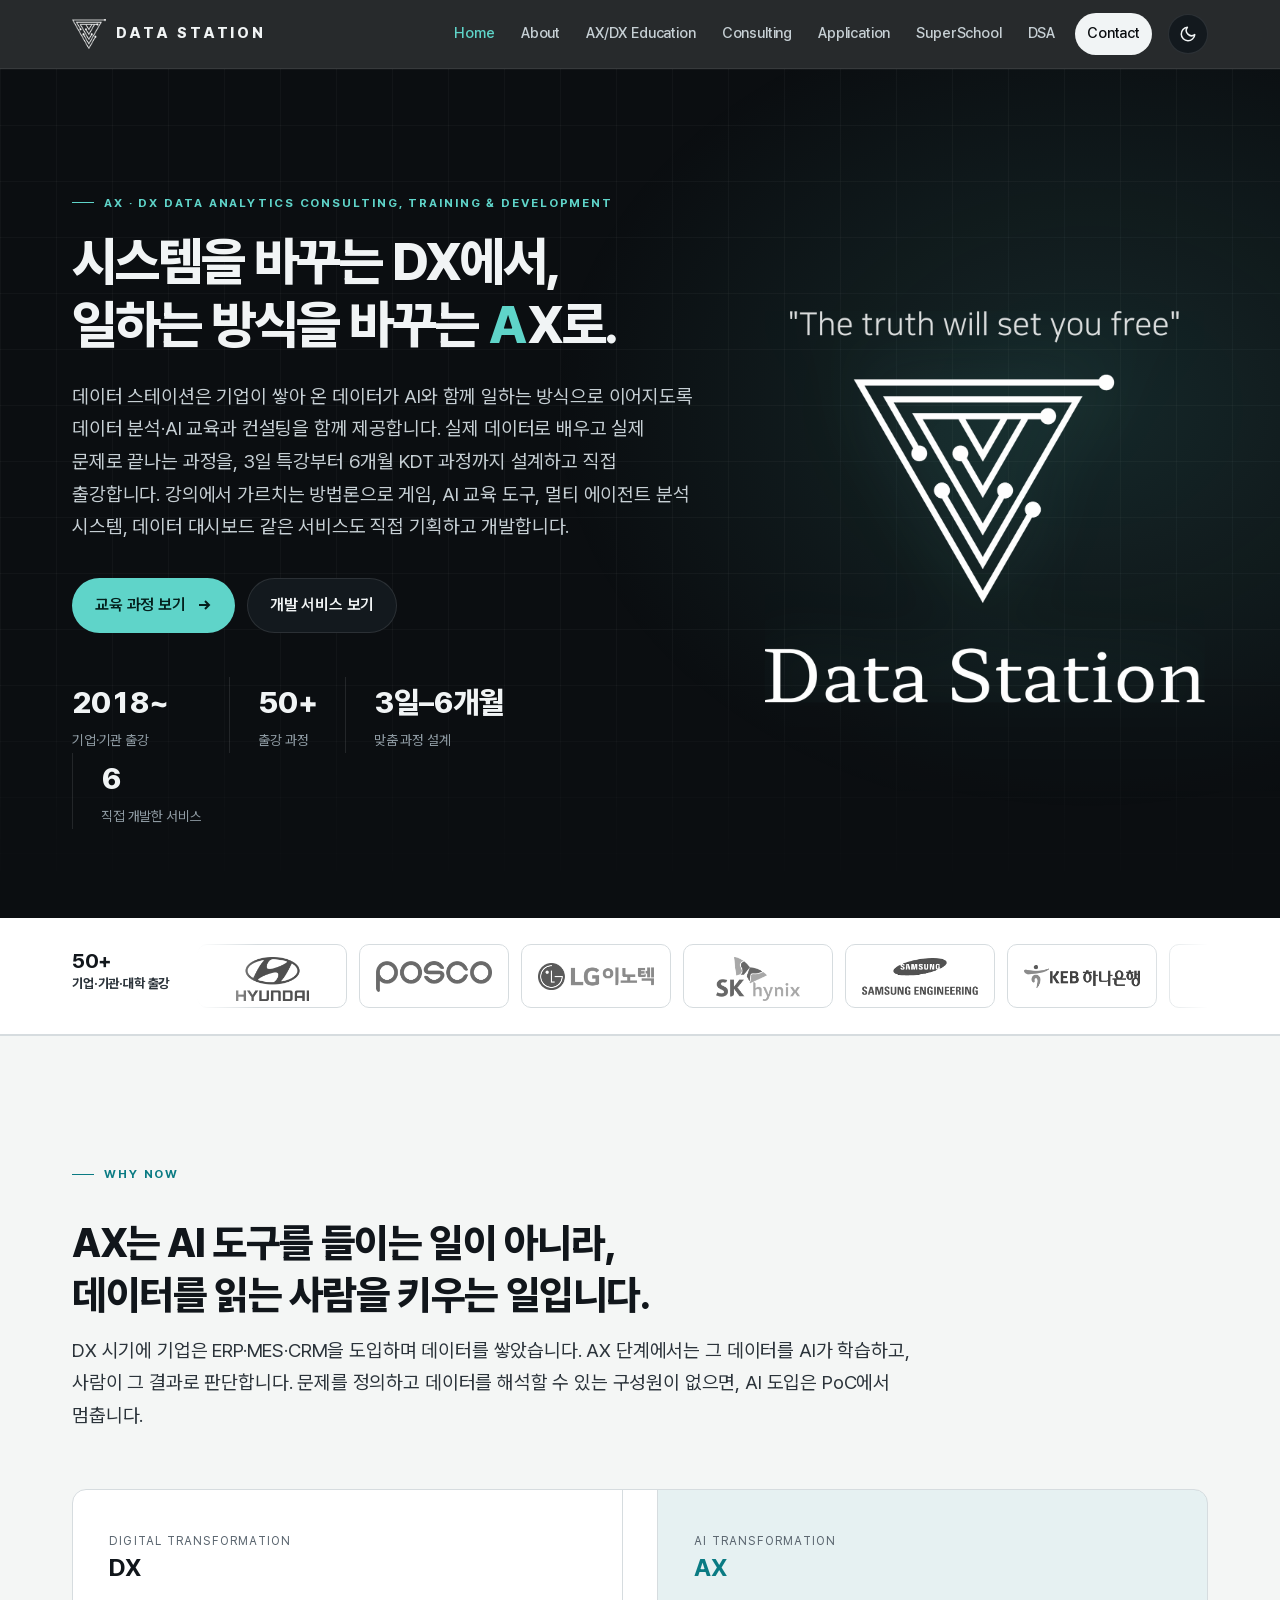
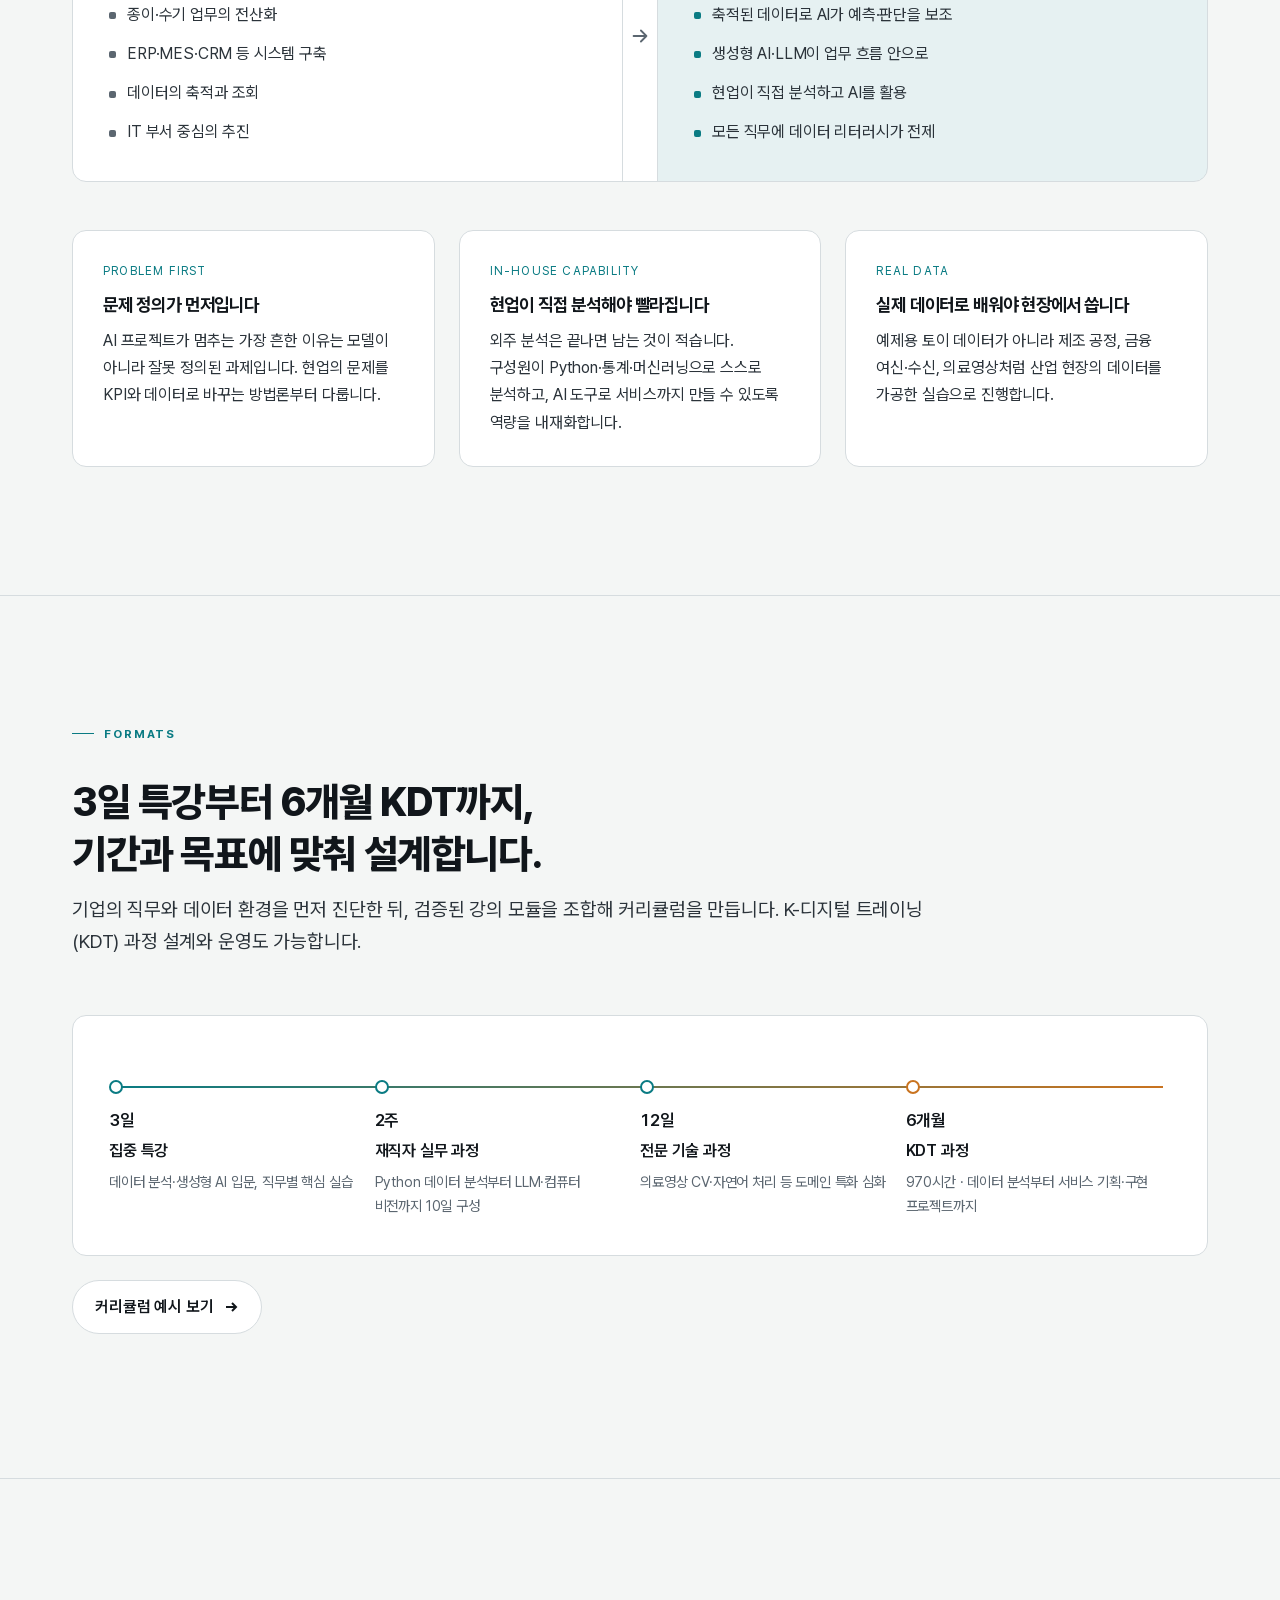
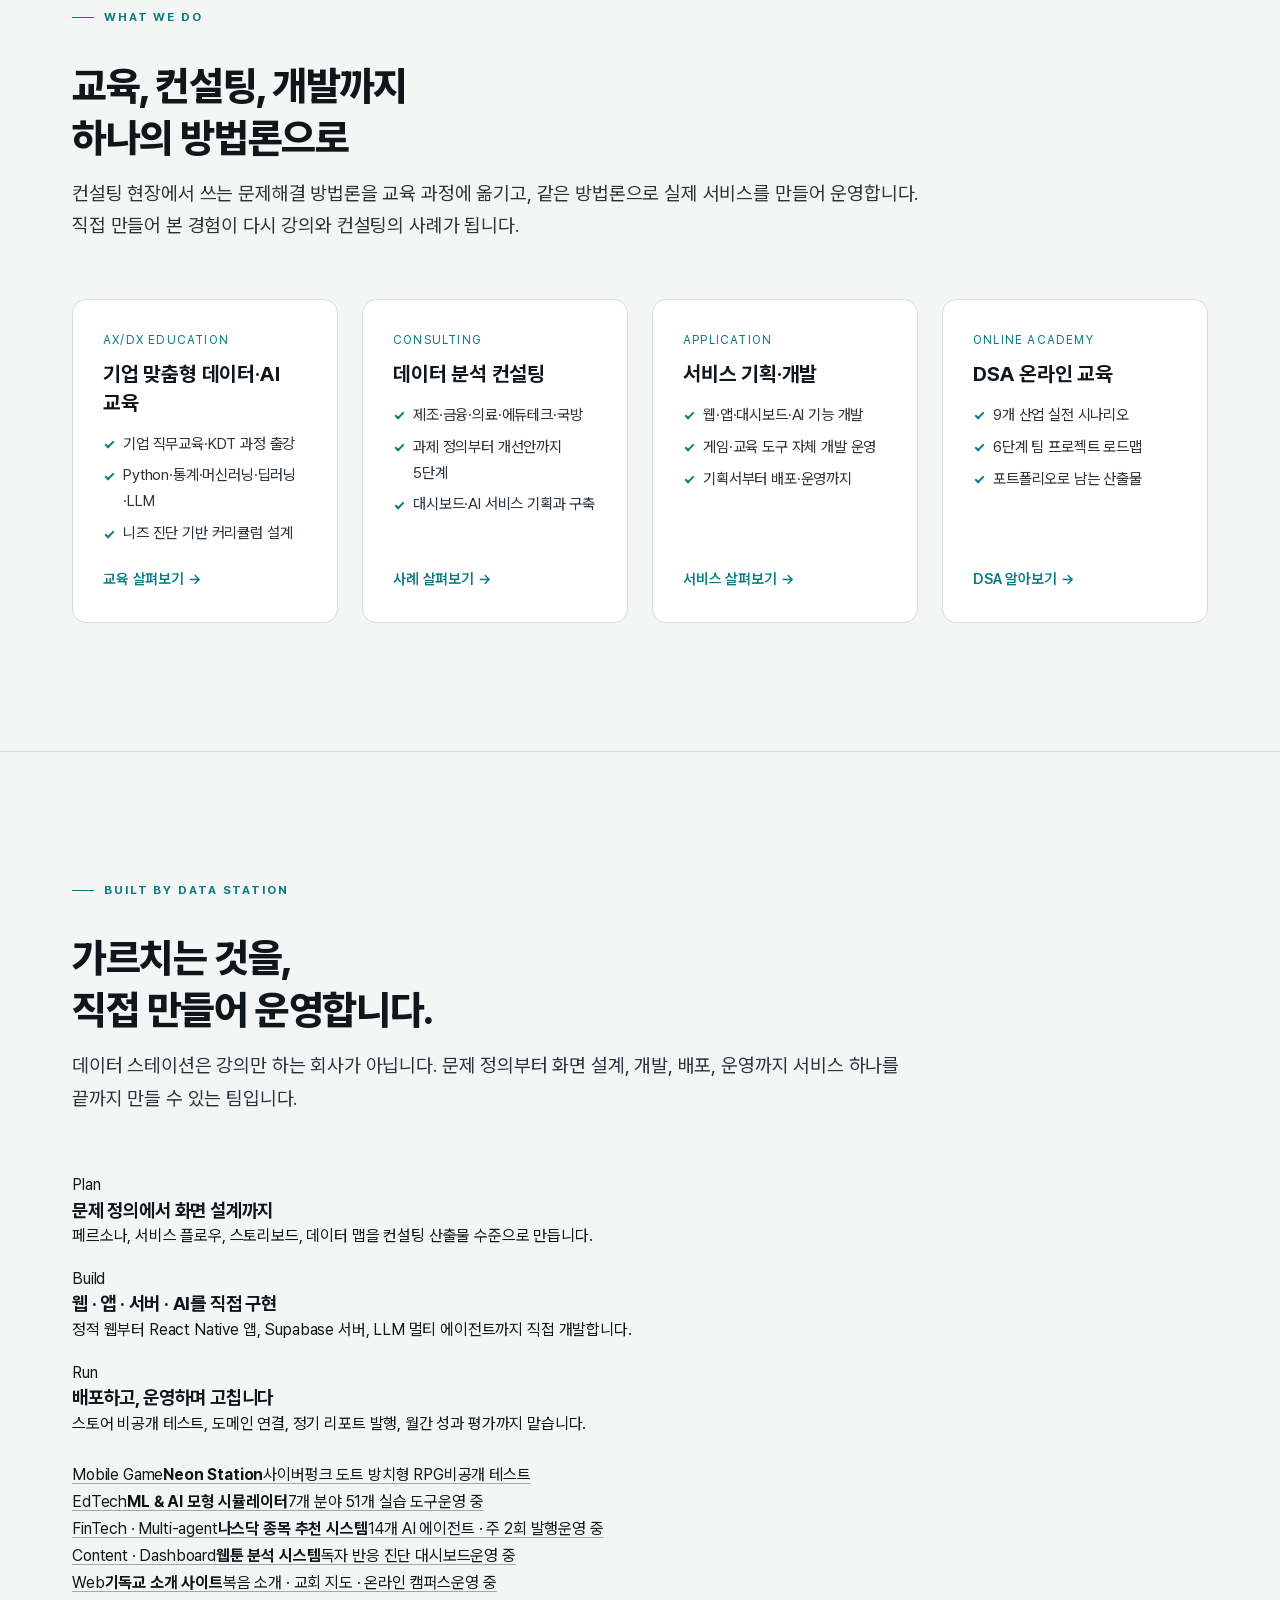
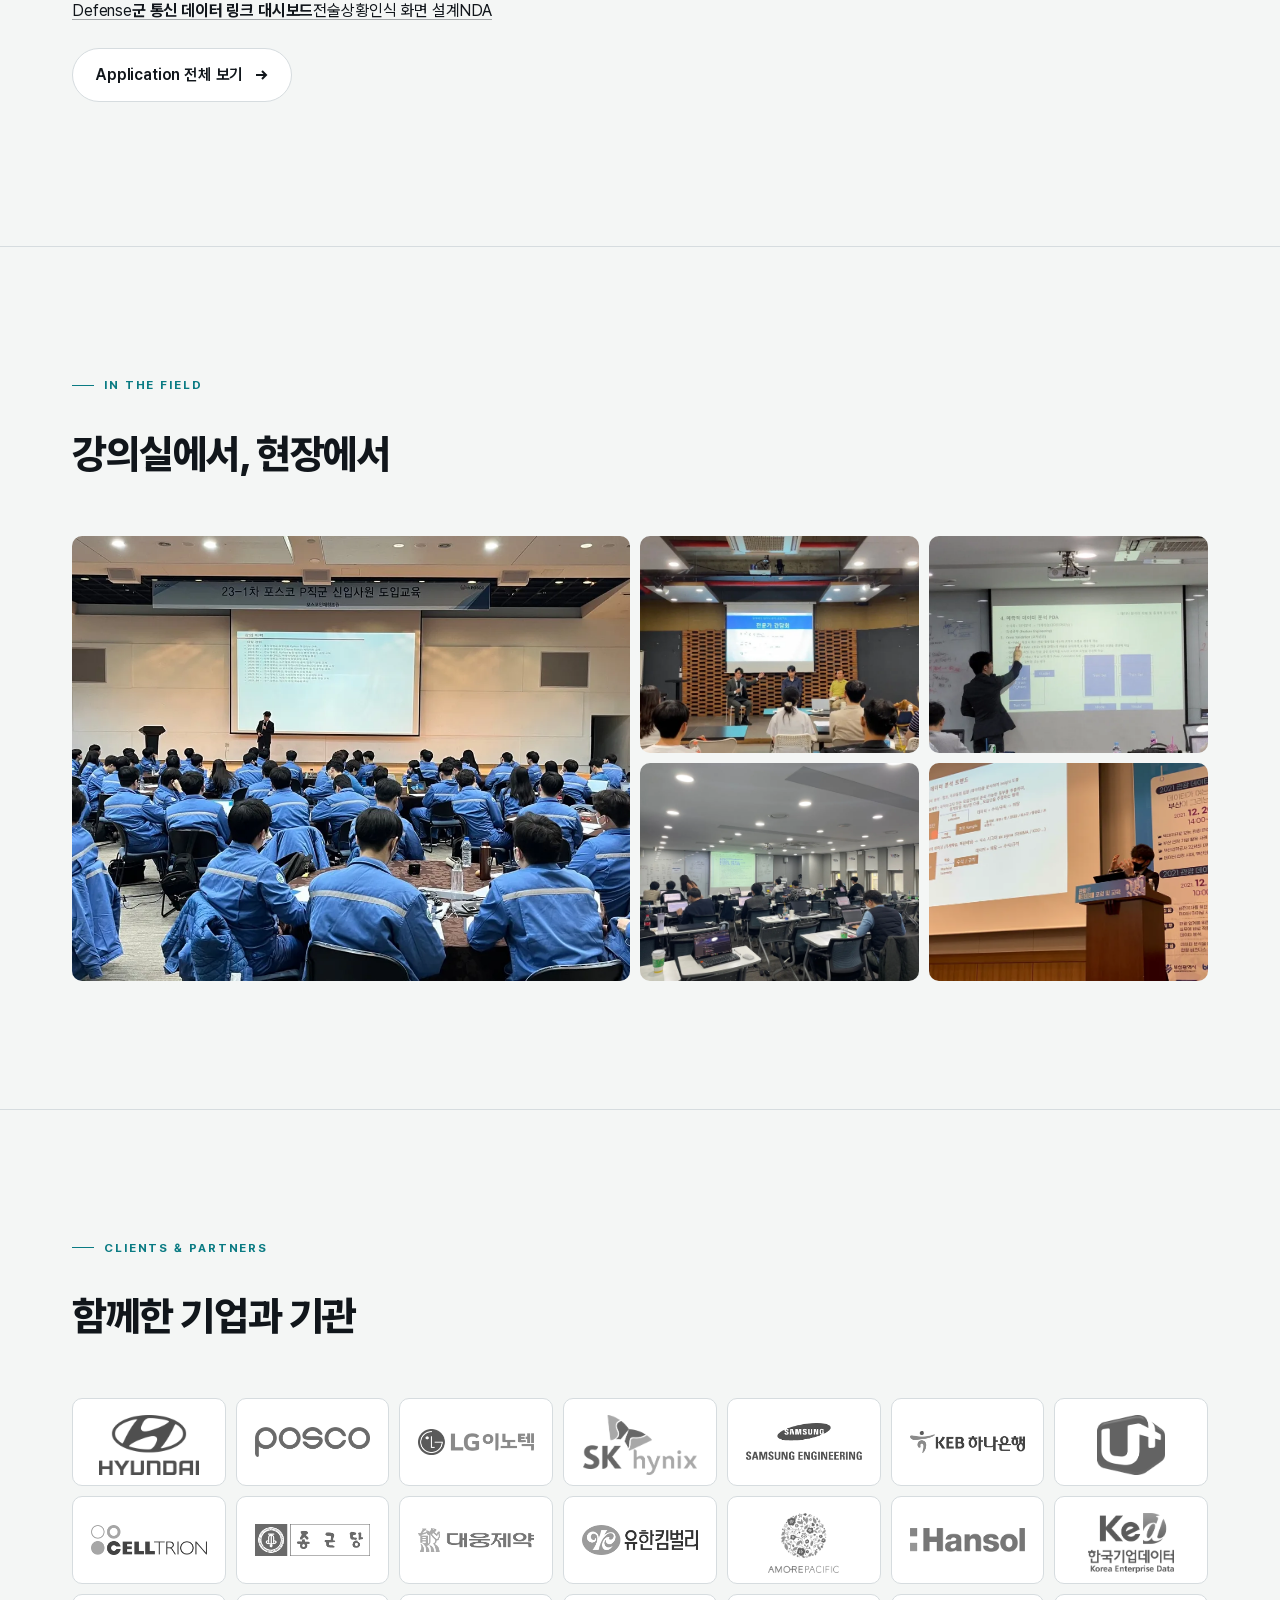
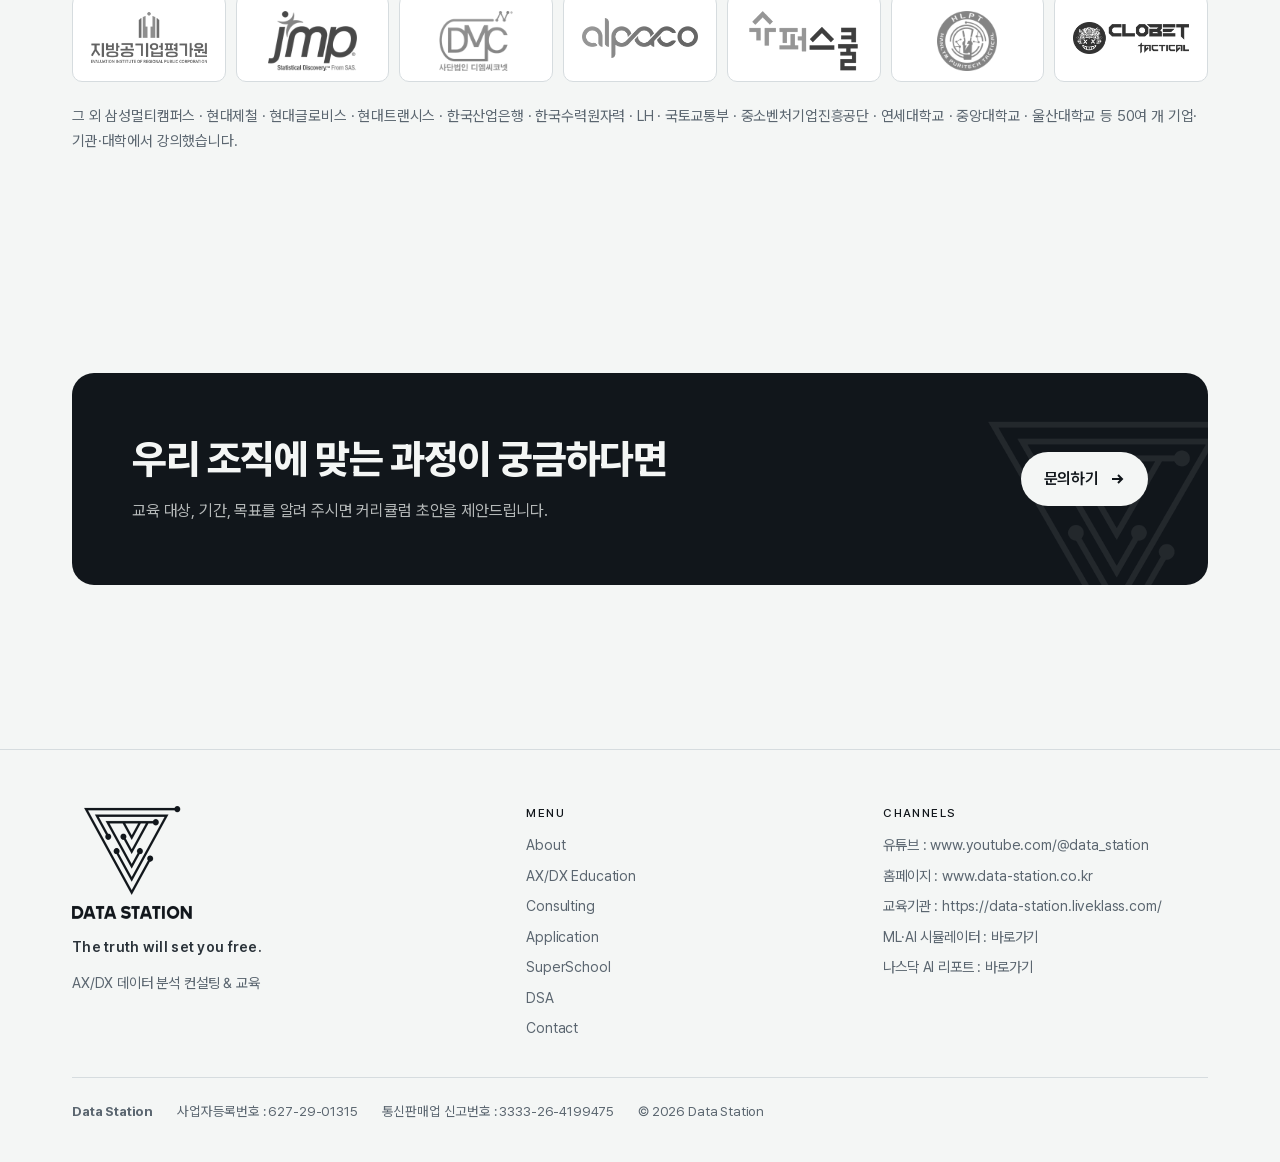
==== commit 696280a2: "Add files via upload" ====
--- a/index.html
+++ b/index.html
@@ -4,7 +4,7 @@
 <meta charset="utf-8">
 <meta name="viewport" content="width=device-width, initial-scale=1">
 <title>Data Station — AX/DX 데이터 분석 컨설팅 & 교육</title>
-<meta name="description" content="DX에서 AX로 넘어가는 지금, 실제 데이터로 배우는 데이터 분석·AI 교육과 컨설팅. 3일 특강부터 6개월 KDT 과정까지 기업 맞춤형으로 설계하고 출강합니다.">
+<meta name="description" content="DX에서 AX로 넘어가는 지금, 실제 데이터로 배우는 데이터 분석·AI 교육과 컨설팅, 그리고 서비스 기획·개발. 3일 특강부터 6개월 KDT 과정까지 기업 맞춤형으로 설계하고 출강합니다.">
 <link rel="canonical" href="https://www.data-station.co.kr/">
 <meta property="og:type" content="website">
 <meta property="og:site_name" content="Data Station">
@@ -32,6 +32,7 @@
       <a href="about.html">About</a>
       <a href="education.html">AX/DX Education</a>
       <a href="consulting.html">Consulting</a>
+      <a href="application.html">Application</a>
       <a href="superschool.html">SuperSchool</a>
       <a href="dsa.html">DSA</a>
       <a href="contact.html" class="nav-cta">Contact</a>
@@ -44,17 +45,18 @@
 <section class="hero">
   <div class="wrap hero-grid">
     <div>
-      <p class="eyebrow">AX · DX Data Analytics Consulting &amp; Training</p>
+      <p class="eyebrow">AX · DX Data Analytics Consulting, Training &amp; Development</p>
       <h1 class="display">시스템을 바꾸는 DX에서, <br>일하는 방식을 바꾸는 <span class="flip"><span class="slot" aria-hidden="true"><span class="from">D</span><span class="to">A</span></span>X</span>로.<span class="sr-only"> (DX에서 AX로)</span></h1>
-      <p class="lead">데이터 스테이션은 기업이 쌓아 온 데이터가 AI와 함께 일하는 방식으로 이어지도록 데이터 분석·AI 교육과 컨설팅을 함께 제공합니다. 실제 데이터로 배우고 실제 문제로 끝나는 과정을, 3일 특강부터 6개월 KDT 과정까지 설계하고 직접 출강합니다.</p>
+      <p class="lead">데이터 스테이션은 기업이 쌓아 온 데이터가 AI와 함께 일하는 방식으로 이어지도록 데이터 분석·AI 교육과 컨설팅을 함께 제공합니다. 실제 데이터로 배우고 실제 문제로 끝나는 과정을, 3일 특강부터 6개월 KDT 과정까지 설계하고 직접 출강합니다. 강의에서 가르치는 방법론으로 게임, AI 교육 도구, 멀티 에이전트 분석 시스템, 데이터 대시보드 같은 서비스도 직접 기획하고 개발합니다.</p>
       <div class="btn-row mt-m">
         <a class="btn btn--signal" href="education.html">교육 과정 보기 <svg viewBox="0 0 16 16" fill="none" stroke="currentColor" stroke-width="2" aria-hidden="true"><path d="M3 8h10M9 4l4 4-4 4"/></svg></a>
-        <a class="btn btn--ghost" href="contact.html">교육·컨설팅 문의</a>
+        <a class="btn btn--ghost" href="application.html">개발 서비스 보기</a>
       </div>
       <div class="hero-meta">
         <div><b>2018~</b><span>기업·기관 출강</span></div>
         <div><b>50+</b><span>출강 과정</span></div>
         <div><b>3일–6개월</b><span>맞춤 과정 설계</span></div>
+        <div><b>6</b><span>직접 개발한 서비스</span></div>
       </div>
     </div>
     <div class="hero-brand">
@@ -170,10 +172,10 @@
   <div class="wrap">
     <div class="section-head reveal">
       <p class="eyebrow">What we do</p>
-      <h2 class="h2">교육과 컨설팅, 하나의 방법론으로</h2>
-      <p class="lead">컨설팅 현장에서 쓰는 문제해결 방법론을 그대로 교육 과정에 옮기고, 교육에서 다듬은 실습을 다시 컨설팅에 적용합니다.</p>
-    </div>
-    <div class="grid g3">
+      <h2 class="h2">교육, 컨설팅, 개발까지 <br>하나의 방법론으로</h2>
+      <p class="lead">컨설팅 현장에서 쓰는 문제해결 방법론을 교육 과정에 옮기고, 같은 방법론으로 실제 서비스를 만들어 운영합니다. 직접 만들어 본 경험이 다시 강의와 컨설팅의 사례가 됩니다.</p>
+    </div>
+    <div class="grid g4">
       <a class="card card--link reveal" href="education.html">
         <span class="card__kicker">AX/DX Education</span>
         <h3 class="h3">기업 맞춤형 데이터·AI 교육</h3>
@@ -194,6 +196,16 @@
         </ul>
         <span class="more">사례 살펴보기 →</span>
       </a>
+      <a class="card card--link reveal" href="application.html">
+        <span class="card__kicker">Application</span>
+        <h3 class="h3">서비스 기획·개발</h3>
+        <ul class="ticks">
+          <li>웹·앱·대시보드·AI 기능 개발</li>
+          <li>게임·교육 도구 자체 개발 운영</li>
+          <li>기획서부터 배포·운영까지</li>
+        </ul>
+        <span class="more">서비스 살펴보기 →</span>
+      </a>
       <a class="card card--link reveal" href="dsa.html">
         <span class="card__kicker">Online Academy</span>
         <h3 class="h3">DSA 온라인 교육</h3>
@@ -208,47 +220,27 @@
   </div>
 </section>
 
-<section class="section section--line">
+<section class="section section--line" id="build">
   <div class="wrap">
     <div class="section-head reveal">
       <p class="eyebrow">Built by Data Station</p>
-      <h2 class="h2">가르치는 것을, 직접 만들어 봅니다.</h2>
-      <p class="lead">강의에서 다루는 모형과 방법론을 실제로 동작하는 서비스로 구현해 공개하고 있습니다.</p>
-    </div>
-    <div class="grid">
-      <a class="build reveal" href="https://hanarostation.github.io/ml_ai_simulators/" target="_blank" rel="noopener">
-        <span class="build__icon"><svg viewBox="0 0 24 24" fill="none" stroke="currentColor" stroke-width="1.8" stroke-linecap="round" stroke-linejoin="round" aria-hidden="true"><circle cx="5" cy="6" r="2"/><circle cx="5" cy="18" r="2"/><circle cx="19" cy="12" r="2"/><circle cx="12" cy="6" r="2"/><circle cx="12" cy="18" r="2"/><path d="M7 6h3M7 18h3M14 6l3.5 5M14 18l3.5-5M7 7l3.5 9.5M7 17l3.5-9.5"/></svg></span>
-        <div>
-          <h3>Machine Learning &amp; AI 모형 시뮬레이터<span class="badge-made">Made by DS</span></h3>
-          <p>머신러닝·신경망·컴퓨터 비전·자연어 처리·시계열·멀티모달·강화학습 모형을 브라우저에서 직접 조작하며 계산 과정을 한 단계씩 따라가는 실습 도구</p>
-        </div>
-        <span class="go">열기 ↗</span>
-      </a>
-      <a class="build reveal" href="https://hanarostation.github.io/stock/#reports" target="_blank" rel="noopener">
-        <span class="build__icon"><svg viewBox="0 0 24 24" fill="none" stroke="currentColor" stroke-width="1.8" stroke-linecap="round" stroke-linejoin="round" aria-hidden="true"><path d="M3 3v18h18"/><path d="M7 15l4-4 3 3 5-6"/></svg></span>
-        <div>
-          <h3>나스닥 AI 분석 리포트<span class="badge-made">Made by DS</span></h3>
-          <p>14개 AI 에이전트가 나스닥 시가총액 상위 200개 종목을 분석해 주 2회 발행하는 멀티 에이전트 리포트 아카이브</p>
-        </div>
-        <span class="go">열기 ↗</span>
-      </a>
-      <a class="build reveal" href="https://hanarostation.github.io/web_station/" target="_blank" rel="noopener">
-        <span class="build__icon"><svg viewBox="0 0 24 24" fill="none" stroke="currentColor" stroke-width="1.8" stroke-linecap="round" stroke-linejoin="round" aria-hidden="true"><rect x="3" y="4" width="18" height="16" rx="2"/><path d="M3 9h18M8 14h3M8 17h6M15 13v4"/></svg></span>
-        <div>
-          <h3>웹툰 데이터 분석 대시보드<span class="badge-made">Made by DS</span></h3>
-          <p>공개 웹툰 데이터를 수집해 작품별 기술 통계와 회차별 독자 반응을 분석하는 대시보드 예시</p>
-        </div>
-        <span class="go">열기 ↗</span>
-      </a>
-      <a class="build reveal" href="https://www.youtube.com/@data_station" target="_blank" rel="noopener">
-        <span class="build__icon"><svg viewBox="0 0 24 24" fill="none" stroke="currentColor" stroke-width="1.8" stroke-linecap="round" stroke-linejoin="round" aria-hidden="true"><rect x="2.5" y="5" width="19" height="14" rx="4"/><path d="M10 9.5v5l4.5-2.5z" fill="currentColor"/></svg></span>
-        <div>
-          <h3>유튜브 데이터 스테이션 채널</h3>
-          <p>데이터 분석과 AI를 현업 관점에서 풀어내는 강의 콘텐츠</p>
-        </div>
-        <span class="go">열기 ↗</span>
-      </a>
-    </div>
+      <h2 class="h2">가르치는 것을, <br>직접 만들어 운영합니다.</h2>
+      <p class="lead">데이터 스테이션은 강의만 하는 회사가 아닙니다. 문제 정의부터 화면 설계, 개발, 배포, 운영까지 서비스 하나를 끝까지 만들 수 있는 팀입니다.</p>
+    </div>
+    <div class="capability reveal">
+      <div><span class="k">Plan</span><h3>문제 정의에서 화면 설계까지</h3><p>페르소나, 서비스 플로우, 스토리보드, 데이터 맵을 컨설팅 산출물 수준으로 만듭니다.</p></div>
+      <div><span class="k">Build</span><h3>웹 · 앱 · 서버 · AI를 직접 구현</h3><p>정적 웹부터 React Native 앱, Supabase 서버, LLM 멀티 에이전트까지 직접 개발합니다.</p></div>
+      <div><span class="k">Run</span><h3>배포하고, 운영하며 고칩니다</h3><p>스토어 비공개 테스트, 도메인 연결, 정기 리포트 발행, 월간 성과 평가까지 맡습니다.</p></div>
+    </div>
+    <div class="built-grid mt-m">
+      <a class="app-card reveal" href="application.html#game"><span class="app-card__img"><img src="assets/img/apps/neon-hero.webp" alt="" loading="lazy" style="object-position:left center"></span><span class="app-card__body"><span class="card__kicker">Mobile Game</span><b>Neon Station</b><span>사이버펑크 도트 방치형 RPG</span><span class="status status--beta">비공개 테스트</span></span></a>
+      <a class="app-card reveal" href="application.html#simulator"><span class="app-card__img"><img src="assets/img/apps/sim-index.webp" alt="" loading="lazy"></span><span class="app-card__body"><span class="card__kicker">EdTech</span><b>ML &amp; AI 모형 시뮬레이터</b><span>7개 분야 51개 실습 도구</span><span class="status">운영 중</span></span></a>
+      <a class="app-card reveal" href="application.html#stock"><span class="app-card__img"><img src="assets/img/apps/stock-report.webp" alt="" loading="lazy"></span><span class="app-card__body"><span class="card__kicker">FinTech · Multi-agent</span><b>나스닥 종목 추천 시스템</b><span>14개 AI 에이전트 · 주 2회 발행</span><span class="status">운영 중</span></span></a>
+      <a class="app-card reveal" href="application.html#webtoon"><span class="app-card__img"><img src="assets/img/apps/wt-06.webp" alt="" loading="lazy"></span><span class="app-card__body"><span class="card__kicker">Content · Dashboard</span><b>웹툰 분석 시스템</b><span>독자 반응 진단 대시보드</span><span class="status">운영 중</span></span></a>
+      <a class="app-card reveal" href="application.html#church"><span class="app-card__img"><img src="assets/img/apps/save-index.webp" alt="" loading="lazy"></span><span class="app-card__body"><span class="card__kicker">Web</span><b>기독교 소개 사이트</b><span>복음 소개 · 교회 지도 · 온라인 캠퍼스</span><span class="status">운영 중</span></span></a>
+      <a class="app-card reveal" href="application.html#defense"><span class="app-card__img"><img src="assets/img/apps/comm-leader.webp" alt="" loading="lazy"></span><span class="app-card__body"><span class="card__kicker">Defense</span><b>군 통신 데이터 링크 대시보드</b><span>전술상황인식 화면 설계</span><span class="status status--nda">NDA</span></span></a>
+    </div>
+    <p class="mt-m"><a class="btn btn--ghost" href="application.html">Application 전체 보기 <svg viewBox="0 0 16 16" fill="none" stroke="currentColor" stroke-width="2" aria-hidden="true"><path d="M3 8h10M9 4l4 4-4 4"/></svg></a></p>
   </div>
 </section>
 
@@ -327,6 +319,7 @@
           <li><a href="about.html">About</a></li>
           <li><a href="education.html">AX/DX Education</a></li>
           <li><a href="consulting.html">Consulting</a></li>
+          <li><a href="application.html">Application</a></li>
           <li><a href="superschool.html">SuperSchool</a></li>
           <li><a href="dsa.html">DSA</a></li>
           <li><a href="contact.html">Contact</a></li>
--- a/assets/fonts/pretendard/pretendard.css
+++ b/assets/fonts/pretendard/pretendard.css
@@ -0,0 +1,927 @@
+/*
+Copyright (c) 2021 Kil Hyung-jin, with Reserved Font Name Pretendard.
+https://github.com/orioncactus/pretendard
+
+This Font Software is licensed under the SIL Open Font License, Version 1.1.
+This license is copied below, and is also available with a FAQ at:
+http://scripts.sil.org/OFL
+*/
+/* [0] */
+@font-face {
+	font-family: 'Pretendard Variable';
+	font-style: normal;
+	font-display: swap;
+	font-weight: 45 920;
+	src: url(./woff2-dynamic-subset/PretendardVariable.subset.0.woff2) format('woff2-variations');
+	unicode-range: U+f9ca-fa0b, U+ff03-ff05, U+ff07, U+ff0a-ff0b, U+ff0d-ff19, U+ff1b, U+ff1d, U+ff20-ff5b, U+ff5d, U+ffe0-ffe3, U+ffe5-ffe6;
+}
+
+/* [1] */
+@font-face {
+	font-family: 'Pretendard Variable';
+	font-style: normal;
+	font-display: swap;
+	font-weight: 45 920;
+	src: url(./woff2-dynamic-subset/PretendardVariable.subset.1.woff2) format('woff2-variations');
+	unicode-range: U+d723-d728, U+d72a-d733, U+d735-d748, U+d74a-d74f, U+d752-d753, U+d755-d757, U+d75a-d75f, U+d762-d764, U+d766-d768, U+d76a-d76b, U+d76d-d76f, U+d771-d787, U+d789-d78b, U+d78d-d78f, U+d791-d797, U+d79a, U+d79c, U+d79e-d7a3, U+f900-f909, U+f90b-f92e;
+}
+
+/* [2] */
+@font-face {
+	font-family: 'Pretendard Variable';
+	font-style: normal;
+	font-display: swap;
+	font-weight: 45 920;
+	src: url(./woff2-dynamic-subset/PretendardVariable.subset.2.woff2) format('woff2-variations');
+	unicode-range: U+d679-d68b, U+d68e-d69e, U+d6a0, U+d6a2-d6a7, U+d6a9-d6c3, U+d6c6-d6c7, U+d6c9-d6cb, U+d6cd-d6d3, U+d6d5-d6d6, U+d6d8-d6e3, U+d6e5-d6e7, U+d6e9-d6fb, U+d6fd-d717, U+d719-d71f, U+d721-d722;
+}
+
+/* [3] */
+@font-face {
+	font-family: 'Pretendard Variable';
+	font-style: normal;
+	font-display: swap;
+	font-weight: 45 920;
+	src: url(./woff2-dynamic-subset/PretendardVariable.subset.3.woff2) format('woff2-variations');
+	unicode-range: U+d5bc-d5c7, U+d5ca-d5cb, U+d5cd-d5cf, U+d5d1-d5d7, U+d5d9-d5da, U+d5dc, U+d5de-d5e3, U+d5e6-d5e7, U+d5e9-d5eb, U+d5ed-d5f6, U+d5f8, U+d5fa-d5ff, U+d602-d603, U+d605-d607, U+d609-d60f, U+d612-d613, U+d616-d61b, U+d61d-d637, U+d63a-d63b, U+d63d-d63f, U+d641-d647, U+d64a-d64c, U+d64e-d653, U+d656-d657, U+d659-d65b, U+d65d-d666, U+d668, U+d66a-d678;
+}
+
+/* [4] */
+@font-face {
+	font-family: 'Pretendard Variable';
+	font-style: normal;
+	font-display: swap;
+	font-weight: 45 920;
+	src: url(./woff2-dynamic-subset/PretendardVariable.subset.4.woff2) format('woff2-variations');
+	unicode-range: U+d507, U+d509-d50b, U+d50d-d513, U+d515-d53b, U+d53e-d53f, U+d541-d543, U+d545-d54c, U+d54e, U+d550, U+d552-d557, U+d55a-d55b, U+d55d-d55f, U+d561-d564, U+d566-d567, U+d56a, U+d56c, U+d56e-d573, U+d576-d577, U+d579-d583, U+d585-d586, U+d58a-d5a4, U+d5a6-d5bb;
+}
+
+/* [5] */
+@font-face {
+	font-family: 'Pretendard Variable';
+	font-style: normal;
+	font-display: swap;
+	font-weight: 45 920;
+	src: url(./woff2-dynamic-subset/PretendardVariable.subset.5.woff2) format('woff2-variations');
+	unicode-range: U+d464-d477, U+d47a-d47b, U+d47d-d47f, U+d481-d487, U+d489-d48a, U+d48c, U+d48e-d4e7, U+d4e9-d503, U+d505-d506;
+}
+
+/* [6] */
+@font-face {
+	font-family: 'Pretendard Variable';
+	font-style: normal;
+	font-display: swap;
+	font-weight: 45 920;
+	src: url(./woff2-dynamic-subset/PretendardVariable.subset.6.woff2) format('woff2-variations');
+	unicode-range: U+d3bf-d3c7, U+d3ca-d3cf, U+d3d1-d3eb, U+d3ee-d3ef, U+d3f1-d3f3, U+d3f5-d3fb, U+d3fd-d400, U+d402-d45b, U+d45d-d463;
+}
+
+/* [7] */
+@font-face {
+	font-family: 'Pretendard Variable';
+	font-style: normal;
+	font-display: swap;
+	font-weight: 45 920;
+	src: url(./woff2-dynamic-subset/PretendardVariable.subset.7.woff2) format('woff2-variations');
+	unicode-range: U+d2ff, U+d302-d304, U+d306-d30b, U+d30f, U+d311-d313, U+d315-d31b, U+d31e, U+d322-d324, U+d326-d327, U+d32a-d32b, U+d32d-d32f, U+d331-d337, U+d339-d33c, U+d33e-d37b, U+d37e-d37f, U+d381-d383, U+d385-d38b, U+d38e-d390, U+d392-d397, U+d39a-d39b, U+d39d-d39f, U+d3a1-d3a7, U+d3a9-d3aa, U+d3ac, U+d3ae-d3b3, U+d3b5-d3b7, U+d3b9-d3bb, U+d3bd-d3be;
+}
+
+/* [8] */
+@font-face {
+	font-family: 'Pretendard Variable';
+	font-style: normal;
+	font-display: swap;
+	font-weight: 45 920;
+	src: url(./woff2-dynamic-subset/PretendardVariable.subset.8.woff2) format('woff2-variations');
+	unicode-range: U+d257-d27f, U+d281-d29b, U+d29d-d29f, U+d2a1-d2ab, U+d2ad-d2b7, U+d2ba-d2bb, U+d2bd-d2bf, U+d2c1-d2c7, U+d2c9-d2ef, U+d2f2-d2f3, U+d2f5-d2f7, U+d2f9-d2fe;
+}
+
+/* [9] */
+@font-face {
+	font-family: 'Pretendard Variable';
+	font-style: normal;
+	font-display: swap;
+	font-weight: 45 920;
+	src: url(./woff2-dynamic-subset/PretendardVariable.subset.9.woff2) format('woff2-variations');
+	unicode-range: U+d1b4, U+d1b6-d1f3, U+d1f5-d22b, U+d22e-d22f, U+d231-d233, U+d235-d23b, U+d23d-d240, U+d242-d256;
+}
+
+/* [10] */
+@font-face {
+	font-family: 'Pretendard Variable';
+	font-style: normal;
+	font-display: swap;
+	font-weight: 45 920;
+	src: url(./woff2-dynamic-subset/PretendardVariable.subset.10.woff2) format('woff2-variations');
+	unicode-range: U+d105-d12f, U+d132-d133, U+d135-d137, U+d139-d13f, U+d141-d142, U+d144, U+d146-d14b, U+d14e-d14f, U+d151-d153, U+d155-d15b, U+d15e-d187, U+d189-d19f, U+d1a2-d1a3, U+d1a5-d1a7, U+d1a9-d1af, U+d1b2-d1b3;
+}
+
+/* [11] */
+@font-face {
+	font-family: 'Pretendard Variable';
+	font-style: normal;
+	font-display: swap;
+	font-weight: 45 920;
+	src: url(./woff2-dynamic-subset/PretendardVariable.subset.11.woff2) format('woff2-variations');
+	unicode-range: U+d04b-d04f, U+d051-d057, U+d059-d06b, U+d06d-d06f, U+d071-d073, U+d075-d07b, U+d07e-d0a3, U+d0a6-d0a7, U+d0a9-d0ab, U+d0ad-d0b3, U+d0b6, U+d0b8, U+d0ba-d0bf, U+d0c2-d0c3, U+d0c5-d0c7, U+d0c9-d0cf, U+d0d2, U+d0d6-d0db, U+d0de-d0df, U+d0e1-d0e3, U+d0e5-d0eb, U+d0ee-d0f0, U+d0f2-d104;
+}
+
+/* [12] */
+@font-face {
+	font-family: 'Pretendard Variable';
+	font-style: normal;
+	font-display: swap;
+	font-weight: 45 920;
+	src: url(./woff2-dynamic-subset/PretendardVariable.subset.12.woff2) format('woff2-variations');
+	unicode-range: U+cfa2-cfc3, U+cfc5-cfdf, U+cfe2-cfe3, U+cfe5-cfe7, U+cfe9-cff4, U+cff6-cffb, U+cffd-cfff, U+d001-d003, U+d005-d017, U+d019-d033, U+d036-d037, U+d039-d03b, U+d03d-d04a;
+}
+
+/* [13] */
+@font-face {
+	font-family: 'Pretendard Variable';
+	font-style: normal;
+	font-display: swap;
+	font-weight: 45 920;
+	src: url(./woff2-dynamic-subset/PretendardVariable.subset.13.woff2) format('woff2-variations');
+	unicode-range: U+cef0-cef3, U+cef6, U+cef9-ceff, U+cf01-cf03, U+cf05-cf07, U+cf09-cf0f, U+cf11-cf12, U+cf14-cf1b, U+cf1d-cf1f, U+cf21-cf2f, U+cf31-cf53, U+cf56-cf57, U+cf59-cf5b, U+cf5d-cf63, U+cf66, U+cf68, U+cf6a-cf6f, U+cf71-cf84, U+cf86-cf8b, U+cf8d-cfa1;
+}
+
+/* [14] */
+@font-face {
+	font-family: 'Pretendard Variable';
+	font-style: normal;
+	font-display: swap;
+	font-weight: 45 920;
+	src: url(./woff2-dynamic-subset/PretendardVariable.subset.14.woff2) format('woff2-variations');
+	unicode-range: U+ce3c-ce57, U+ce5a-ce5b, U+ce5d-ce5f, U+ce61-ce67, U+ce6a, U+ce6c, U+ce6e-ce73, U+ce76-ce77, U+ce79-ce7b, U+ce7d-ce83, U+ce85-ce88, U+ce8a-ce8f, U+ce91-ce93, U+ce95-ce97, U+ce99-ce9f, U+cea2, U+cea4-ceab, U+cead-cee3, U+cee6-cee7, U+cee9-ceeb, U+ceed-ceef;
+}
+
+/* [15] */
+@font-face {
+	font-family: 'Pretendard Variable';
+	font-style: normal;
+	font-display: swap;
+	font-weight: 45 920;
+	src: url(./woff2-dynamic-subset/PretendardVariable.subset.15.woff2) format('woff2-variations');
+	unicode-range: U+cd92-cd93, U+cd96-cd97, U+cd99-cd9b, U+cd9d-cda3, U+cda6-cda8, U+cdaa-cdaf, U+cdb1-cdc3, U+cdc5-cdcb, U+cdcd-cde7, U+cde9-ce03, U+ce05-ce1f, U+ce22-ce34, U+ce36-ce3b;
+}
+
+/* [16] */
+@font-face {
+	font-family: 'Pretendard Variable';
+	font-style: normal;
+	font-display: swap;
+	font-weight: 45 920;
+	src: url(./woff2-dynamic-subset/PretendardVariable.subset.16.woff2) format('woff2-variations');
+	unicode-range: U+ccef-cd07, U+cd0a-cd0b, U+cd0d-cd1a, U+cd1c, U+cd1e-cd2b, U+cd2d-cd5b, U+cd5d-cd77, U+cd79-cd91;
+}
+
+/* [17] */
+@font-face {
+	font-family: 'Pretendard Variable';
+	font-style: normal;
+	font-display: swap;
+	font-weight: 45 920;
+	src: url(./woff2-dynamic-subset/PretendardVariable.subset.17.woff2) format('woff2-variations');
+	unicode-range: U+cc3f-cc43, U+cc46-cc47, U+cc49-cc4b, U+cc4d-cc53, U+cc55-cc58, U+cc5a-cc5f, U+cc61-cc97, U+cc9a-cc9b, U+cc9d-cc9f, U+cca1-cca7, U+ccaa, U+ccac, U+ccae-ccb3, U+ccb6-ccb7, U+ccb9-ccbb, U+ccbd-cccf, U+ccd1-cce3, U+cce5-ccee;
+}
+
+/* [18] */
+@font-face {
+	font-family: 'Pretendard Variable';
+	font-style: normal;
+	font-display: swap;
+	font-weight: 45 920;
+	src: url(./woff2-dynamic-subset/PretendardVariable.subset.18.woff2) format('woff2-variations');
+	unicode-range: U+cb91-cbd3, U+cbd5-cbe3, U+cbe5-cc0b, U+cc0e-cc0f, U+cc11-cc13, U+cc15-cc1b, U+cc1d-cc20, U+cc23-cc27, U+cc2a-cc2b, U+cc2d, U+cc2f, U+cc31-cc37, U+cc3a, U+cc3c;
+}
+
+/* [19] */
+@font-face {
+	font-family: 'Pretendard Variable';
+	font-style: normal;
+	font-display: swap;
+	font-weight: 45 920;
+	src: url(./woff2-dynamic-subset/PretendardVariable.subset.19.woff2) format('woff2-variations');
+	unicode-range: U+caf4-cb47, U+cb4a-cb90;
+}
+
+/* [20] */
+@font-face {
+	font-family: 'Pretendard Variable';
+	font-style: normal;
+	font-display: swap;
+	font-weight: 45 920;
+	src: url(./woff2-dynamic-subset/PretendardVariable.subset.20.woff2) format('woff2-variations');
+	unicode-range: U+ca4a-ca4b, U+ca4e-ca4f, U+ca51-ca53, U+ca55-ca5b, U+ca5d-ca60, U+ca62-ca83, U+ca85-cabb, U+cabe-cabf, U+cac1-cac3, U+cac5-cacb, U+cacd-cad0, U+cad2, U+cad4-cad8, U+cada-caf3;
+}
+
+/* [21] */
+@font-face {
+	font-family: 'Pretendard Variable';
+	font-style: normal;
+	font-display: swap;
+	font-weight: 45 920;
+	src: url(./woff2-dynamic-subset/PretendardVariable.subset.21.woff2) format('woff2-variations');
+	unicode-range: U+c996-c997, U+c99a-c99c, U+c99e-c9bf, U+c9c2-c9c3, U+c9c5-c9c7, U+c9c9-c9cf, U+c9d2, U+c9d4, U+c9d7-c9d8, U+c9db, U+c9de-c9df, U+c9e1-c9e3, U+c9e5-c9e6, U+c9e8-c9eb, U+c9ee-c9f0, U+c9f2-c9f7, U+c9f9-ca0b, U+ca0d-ca28, U+ca2a-ca49;
+}
+
+/* [22] */
+@font-face {
+	font-family: 'Pretendard Variable';
+	font-style: normal;
+	font-display: swap;
+	font-weight: 45 920;
+	src: url(./woff2-dynamic-subset/PretendardVariable.subset.22.woff2) format('woff2-variations');
+	unicode-range: U+c8e9-c8f4, U+c8f6-c8fb, U+c8fe-c8ff, U+c901-c903, U+c905-c90b, U+c90e-c910, U+c912-c917, U+c919-c92b, U+c92d-c94f, U+c951-c953, U+c955-c96b, U+c96d-c973, U+c975-c987, U+c98a-c98b, U+c98d-c98f, U+c991-c995;
+}
+
+/* [23] */
+@font-face {
+	font-family: 'Pretendard Variable';
+	font-style: normal;
+	font-display: swap;
+	font-weight: 45 920;
+	src: url(./woff2-dynamic-subset/PretendardVariable.subset.23.woff2) format('woff2-variations');
+	unicode-range: U+c841-c84b, U+c84d-c86f, U+c872-c873, U+c875-c877, U+c879-c87f, U+c882-c884, U+c887-c88a, U+c88d-c8c3, U+c8c5-c8df, U+c8e1-c8e8;
+}
+
+/* [24] */
+@font-face {
+	font-family: 'Pretendard Variable';
+	font-style: normal;
+	font-display: swap;
+	font-weight: 45 920;
+	src: url(./woff2-dynamic-subset/PretendardVariable.subset.24.woff2) format('woff2-variations');
+	unicode-range: U+c779-c77b, U+c77e-c782, U+c786, U+c78b, U+c78d, U+c78f, U+c792-c793, U+c795, U+c797, U+c799-c79f, U+c7a2, U+c7a7-c7ab, U+c7ae-c7bb, U+c7bd-c7c0, U+c7c2-c7c7, U+c7c9-c7dc, U+c7de-c7ff, U+c802-c803, U+c805-c807, U+c809, U+c80b-c80f, U+c812, U+c814, U+c817-c81b, U+c81e-c81f, U+c821-c823, U+c825-c82e, U+c830-c837, U+c839-c83b, U+c83d-c840;
+}
+
+/* [25] */
+@font-face {
+	font-family: 'Pretendard Variable';
+	font-style: normal;
+	font-display: swap;
+	font-weight: 45 920;
+	src: url(./woff2-dynamic-subset/PretendardVariable.subset.25.woff2) format('woff2-variations');
+	unicode-range: U+c6bb-c6bf, U+c6c2, U+c6c4, U+c6c6-c6cb, U+c6ce-c6cf, U+c6d1-c6d3, U+c6d5-c6db, U+c6dd-c6df, U+c6e1-c6e7, U+c6e9-c6eb, U+c6ed-c6ef, U+c6f1-c6f8, U+c6fa-c703, U+c705-c707, U+c709-c70b, U+c70d-c716, U+c718, U+c71a-c71f, U+c722-c723, U+c725-c727, U+c729-c734, U+c736-c73b, U+c73e-c73f, U+c741-c743, U+c745-c74b, U+c74e-c750, U+c752-c757, U+c759-c773, U+c776-c777;
+}
+
+/* [26] */
+@font-face {
+	font-family: 'Pretendard Variable';
+	font-style: normal;
+	font-display: swap;
+	font-weight: 45 920;
+	src: url(./woff2-dynamic-subset/PretendardVariable.subset.26.woff2) format('woff2-variations');
+	unicode-range: U+c5f5-c5fb, U+c5fe, U+c602-c605, U+c607, U+c609-c60f, U+c611-c61a, U+c61c-c623, U+c626-c627, U+c629-c62b, U+c62d, U+c62f-c632, U+c636, U+c638, U+c63a-c63f, U+c642-c643, U+c645-c647, U+c649-c652, U+c656-c65b, U+c65d-c65f, U+c661-c663, U+c665-c677, U+c679-c67b, U+c67d-c693, U+c696-c697, U+c699-c69b, U+c69d-c6a3, U+c6a6, U+c6a8, U+c6aa-c6af, U+c6b2-c6b3, U+c6b5-c6b7, U+c6b9-c6ba;
+}
+
+/* [27] */
+@font-face {
+	font-family: 'Pretendard Variable';
+	font-style: normal;
+	font-display: swap;
+	font-weight: 45 920;
+	src: url(./woff2-dynamic-subset/PretendardVariable.subset.27.woff2) format('woff2-variations');
+	unicode-range: U+c517-c527, U+c52a-c52b, U+c52d-c52f, U+c531-c538, U+c53a, U+c53c, U+c53e-c543, U+c546-c547, U+c54b, U+c54d-c552, U+c556, U+c55a-c55b, U+c55d, U+c55f, U+c562-c563, U+c565-c567, U+c569-c56f, U+c572, U+c574, U+c576-c57b, U+c57e-c57f, U+c581-c583, U+c585-c586, U+c588-c58b, U+c58e, U+c590, U+c592-c596, U+c599-c5b3, U+c5b6-c5b7, U+c5ba, U+c5be-c5c3, U+c5ca-c5cb, U+c5cd, U+c5cf, U+c5d2-c5d3, U+c5d5-c5d7, U+c5d9-c5df, U+c5e1-c5e2, U+c5e4, U+c5e6-c5eb, U+c5ef, U+c5f1-c5f3;
+}
+
+/* [28] */
+@font-face {
+	font-family: 'Pretendard Variable';
+	font-style: normal;
+	font-display: swap;
+	font-weight: 45 920;
+	src: url(./woff2-dynamic-subset/PretendardVariable.subset.28.woff2) format('woff2-variations');
+	unicode-range: U+c475-c4ef, U+c4f2-c4f3, U+c4f5-c4f7, U+c4f9-c4ff, U+c502-c50b, U+c50d-c516;
+}
+
+/* [29] */
+@font-face {
+	font-family: 'Pretendard Variable';
+	font-style: normal;
+	font-display: swap;
+	font-weight: 45 920;
+	src: url(./woff2-dynamic-subset/PretendardVariable.subset.29.woff2) format('woff2-variations');
+	unicode-range: U+c3d0-c3d7, U+c3da-c3db, U+c3dd-c3de, U+c3e1-c3ec, U+c3ee-c3f3, U+c3f5-c42b, U+c42d-c463, U+c466-c474;
+}
+
+/* [30] */
+@font-face {
+	font-family: 'Pretendard Variable';
+	font-style: normal;
+	font-display: swap;
+	font-weight: 45 920;
+	src: url(./woff2-dynamic-subset/PretendardVariable.subset.30.woff2) format('woff2-variations');
+	unicode-range: U+c32b-c367, U+c36a-c36b, U+c36d-c36f, U+c371-c377, U+c37a-c37b, U+c37e-c383, U+c385-c387, U+c389-c3cf;
+}
+
+/* [31] */
+@font-face {
+	font-family: 'Pretendard Variable';
+	font-style: normal;
+	font-display: swap;
+	font-weight: 45 920;
+	src: url(./woff2-dynamic-subset/PretendardVariable.subset.31.woff2) format('woff2-variations');
+	unicode-range: U+c26a-c26b, U+c26d-c26f, U+c271-c273, U+c275-c27b, U+c27e-c287, U+c289-c28f, U+c291-c297, U+c299-c29a, U+c29c-c2a3, U+c2a5-c2a7, U+c2a9-c2ab, U+c2ad-c2b3, U+c2b6, U+c2b8, U+c2ba-c2bb, U+c2bd-c2db, U+c2de-c2df, U+c2e1-c2e2, U+c2e5-c2ea, U+c2ee, U+c2f0, U+c2f2-c2f5, U+c2f7, U+c2fa-c2fb, U+c2fd-c2ff, U+c301-c307, U+c309-c30c, U+c30e-c312, U+c315-c323, U+c325-c328, U+c32a;
+}
+
+/* [32] */
+@font-face {
+	font-family: 'Pretendard Variable';
+	font-style: normal;
+	font-display: swap;
+	font-weight: 45 920;
+	src: url(./woff2-dynamic-subset/PretendardVariable.subset.32.woff2) format('woff2-variations');
+	unicode-range: U+c1bc-c1c3, U+c1c5-c1df, U+c1e1-c1fb, U+c1fd-c203, U+c205-c20c, U+c20e, U+c210-c217, U+c21a-c21b, U+c21d-c21e, U+c221-c227, U+c229-c22a, U+c22c, U+c22e, U+c230, U+c233-c24f, U+c251-c257, U+c259-c269;
+}
+
+/* [33] */
+@font-face {
+	font-family: 'Pretendard Variable';
+	font-style: normal;
+	font-display: swap;
+	font-weight: 45 920;
+	src: url(./woff2-dynamic-subset/PretendardVariable.subset.33.woff2) format('woff2-variations');
+	unicode-range: U+c101-c11b, U+c11f, U+c121-c123, U+c125-c12b, U+c12e, U+c132-c137, U+c13a-c13b, U+c13d-c13f, U+c141-c147, U+c14a, U+c14c-c153, U+c155-c157, U+c159-c15b, U+c15d-c166, U+c169-c16f, U+c171-c177, U+c179-c18b, U+c18e-c18f, U+c191-c193, U+c195-c19b, U+c19d-c19e, U+c1a0, U+c1a2-c1a4, U+c1a6-c1bb;
+}
+
+/* [34] */
+@font-face {
+	font-family: 'Pretendard Variable';
+	font-style: normal;
+	font-display: swap;
+	font-weight: 45 920;
+	src: url(./woff2-dynamic-subset/PretendardVariable.subset.34.woff2) format('woff2-variations');
+	unicode-range: U+c049-c057, U+c059-c05b, U+c05d-c05f, U+c061-c067, U+c069-c08f, U+c091-c0ab, U+c0ae-c0af, U+c0b1-c0b3, U+c0b5, U+c0b7-c0bb, U+c0be, U+c0c2-c0c7, U+c0ca-c0cb, U+c0cd-c0cf, U+c0d1-c0d7, U+c0d9-c0da, U+c0dc, U+c0de-c0e3, U+c0e5-c0eb, U+c0ed-c0f3, U+c0f6, U+c0f8, U+c0fa-c0ff;
+}
+
+/* [35] */
+@font-face {
+	font-family: 'Pretendard Variable';
+	font-style: normal;
+	font-display: swap;
+	font-weight: 45 920;
+	src: url(./woff2-dynamic-subset/PretendardVariable.subset.35.woff2) format('woff2-variations');
+	unicode-range: U+bfa7-bfaf, U+bfb1-bfc4, U+bfc6-bfcb, U+bfce-bfcf, U+bfd1-bfd3, U+bfd5-bfdb, U+bfdd-c048;
+}
+
+/* [36] */
+@font-face {
+	font-family: 'Pretendard Variable';
+	font-style: normal;
+	font-display: swap;
+	font-weight: 45 920;
+	src: url(./woff2-dynamic-subset/PretendardVariable.subset.36.woff2) format('woff2-variations');
+	unicode-range: U+bf07, U+bf09-bf3f, U+bf41-bf4f, U+bf52-bf54, U+bf56-bfa6;
+}
+
+/* [37] */
+@font-face {
+	font-family: 'Pretendard Variable';
+	font-style: normal;
+	font-display: swap;
+	font-weight: 45 920;
+	src: url(./woff2-dynamic-subset/PretendardVariable.subset.37.woff2) format('woff2-variations');
+	unicode-range: U+be56, U+be58, U+be5c-be5f, U+be62-be63, U+be65-be67, U+be69-be74, U+be76-be7b, U+be7e-be7f, U+be81-be8e, U+be90, U+be92-bea7, U+bea9-becf, U+bed2-bed3, U+bed5-bed6, U+bed9-bee3, U+bee6-bf06;
+}
+
+/* [38] */
+@font-face {
+	font-family: 'Pretendard Variable';
+	font-style: normal;
+	font-display: swap;
+	font-weight: 45 920;
+	src: url(./woff2-dynamic-subset/PretendardVariable.subset.38.woff2) format('woff2-variations');
+	unicode-range: U+bdb0-bdd3, U+bdd5-bdef, U+bdf1-be0b, U+be0d-be0f, U+be11-be13, U+be15-be43, U+be46-be47, U+be49-be4b, U+be4d-be53;
+}
+
+/* [39] */
+@font-face {
+	font-family: 'Pretendard Variable';
+	font-style: normal;
+	font-display: swap;
+	font-weight: 45 920;
+	src: url(./woff2-dynamic-subset/PretendardVariable.subset.39.woff2) format('woff2-variations');
+	unicode-range: U+bd03, U+bd06, U+bd08, U+bd0a-bd0f, U+bd11-bd22, U+bd25-bd47, U+bd49-bd58, U+bd5a-bd7f, U+bd82-bd83, U+bd85-bd87, U+bd8a-bd8f, U+bd91-bd92, U+bd94, U+bd96-bd98, U+bd9a-bdaf;
+}
+
+/* [40] */
+@font-face {
+	font-family: 'Pretendard Variable';
+	font-style: normal;
+	font-display: swap;
+	font-weight: 45 920;
+	src: url(./woff2-dynamic-subset/PretendardVariable.subset.40.woff2) format('woff2-variations');
+	unicode-range: U+bc4e-bc83, U+bc86-bc87, U+bc89-bc8b, U+bc8d-bc93, U+bc96, U+bc98, U+bc9b-bc9f, U+bca2-bca3, U+bca5-bca7, U+bca9-bcb2, U+bcb4-bcbb, U+bcbe-bcbf, U+bcc1-bcc3, U+bcc5-bccc, U+bcce-bcd0, U+bcd2-bcd4, U+bcd6-bcf3, U+bcf7, U+bcf9-bcfb, U+bcfd-bd02;
+}
+
+/* [41] */
+@font-face {
+	font-family: 'Pretendard Variable';
+	font-style: normal;
+	font-display: swap;
+	font-weight: 45 920;
+	src: url(./woff2-dynamic-subset/PretendardVariable.subset.41.woff2) format('woff2-variations');
+	unicode-range: U+bb90-bba3, U+bba5-bbab, U+bbad-bbbf, U+bbc1-bbf7, U+bbfa-bbfb, U+bbfd-bbfe, U+bc01-bc07, U+bc09-bc0a, U+bc0e, U+bc10, U+bc12-bc13, U+bc17, U+bc19-bc1a, U+bc1e, U+bc20-bc23, U+bc26, U+bc28, U+bc2a-bc2c, U+bc2e-bc2f, U+bc32-bc33, U+bc35-bc37, U+bc39-bc3f, U+bc41-bc42, U+bc44, U+bc46-bc48, U+bc4a-bc4d;
+}
+
+/* [42] */
+@font-face {
+	font-family: 'Pretendard Variable';
+	font-style: normal;
+	font-display: swap;
+	font-weight: 45 920;
+	src: url(./woff2-dynamic-subset/PretendardVariable.subset.42.woff2) format('woff2-variations');
+	unicode-range: U+bae6-bafb, U+bafd-bb17, U+bb19-bb33, U+bb37, U+bb39-bb3a, U+bb3d-bb43, U+bb45-bb46, U+bb48, U+bb4a-bb4f, U+bb51-bb53, U+bb55-bb57, U+bb59-bb62, U+bb64-bb8f;
+}
+
+/* [43] */
+@font-face {
+	font-family: 'Pretendard Variable';
+	font-style: normal;
+	font-display: swap;
+	font-weight: 45 920;
+	src: url(./woff2-dynamic-subset/PretendardVariable.subset.43.woff2) format('woff2-variations');
+	unicode-range: U+ba30-ba37, U+ba3a-ba3b, U+ba3d-ba3f, U+ba41-ba47, U+ba49-ba4a, U+ba4c, U+ba4e-ba53, U+ba56-ba57, U+ba59-ba5b, U+ba5d-ba63, U+ba65-ba66, U+ba68-ba6f, U+ba71-ba73, U+ba75-ba77, U+ba79-ba84, U+ba86, U+ba88-baa7, U+baaa, U+baad-baaf, U+bab1-bab7, U+baba, U+babc, U+babe-bae5;
+}
+
+/* [44] */
+@font-face {
+	font-family: 'Pretendard Variable';
+	font-style: normal;
+	font-display: swap;
+	font-weight: 45 920;
+	src: url(./woff2-dynamic-subset/PretendardVariable.subset.44.woff2) format('woff2-variations');
+	unicode-range: U+b96e-b973, U+b976-b977, U+b979-b97b, U+b97d-b983, U+b986, U+b988, U+b98a-b98d, U+b98f-b9ab, U+b9ae-b9af, U+b9b1-b9b3, U+b9b5-b9bb, U+b9be, U+b9c0, U+b9c2-b9c7, U+b9ca-b9cb, U+b9cd, U+b9d2-b9d7, U+b9da, U+b9dc, U+b9df-b9e0, U+b9e2, U+b9e6-b9e7, U+b9e9-b9f3, U+b9f6, U+b9f8, U+b9fb-ba2f;
+}
+
+/* [45] */
+@font-face {
+	font-family: 'Pretendard Variable';
+	font-style: normal;
+	font-display: swap;
+	font-weight: 45 920;
+	src: url(./woff2-dynamic-subset/PretendardVariable.subset.45.woff2) format('woff2-variations');
+	unicode-range: U+b8bf-b8cb, U+b8cd-b8e0, U+b8e2-b8e7, U+b8ea-b8eb, U+b8ed-b8ef, U+b8f1-b8f7, U+b8fa, U+b8fc, U+b8fe-b903, U+b905-b917, U+b919-b91f, U+b921-b93b, U+b93d-b957, U+b95a-b95b, U+b95d-b95f, U+b961-b967, U+b969-b96c;
+}
+
+/* [46] */
+@font-face {
+	font-family: 'Pretendard Variable';
+	font-style: normal;
+	font-display: swap;
+	font-weight: 45 920;
+	src: url(./woff2-dynamic-subset/PretendardVariable.subset.46.woff2) format('woff2-variations');
+	unicode-range: U+b80d-b80f, U+b811-b817, U+b81a, U+b81c-b823, U+b826-b827, U+b829-b82b, U+b82d-b833, U+b836, U+b83a-b83f, U+b841-b85b, U+b85e-b85f, U+b861-b863, U+b865-b86b, U+b86e, U+b870, U+b872-b8af, U+b8b1-b8be;
+}
+
+/* [47] */
+@font-face {
+	font-family: 'Pretendard Variable';
+	font-style: normal;
+	font-display: swap;
+	font-weight: 45 920;
+	src: url(./woff2-dynamic-subset/PretendardVariable.subset.47.woff2) format('woff2-variations');
+	unicode-range: U+b74d-b75f, U+b761-b763, U+b765-b774, U+b776-b77b, U+b77e-b77f, U+b781-b783, U+b785-b78b, U+b78e, U+b792-b796, U+b79a-b79b, U+b79d-b7a7, U+b7aa, U+b7ae-b7b3, U+b7b6-b7c8, U+b7ca-b7eb, U+b7ee-b7ef, U+b7f1-b7f3, U+b7f5-b7fb, U+b7fe, U+b802-b806, U+b80a-b80b;
+}
+
+/* [48] */
+@font-face {
+	font-family: 'Pretendard Variable';
+	font-style: normal;
+	font-display: swap;
+	font-weight: 45 920;
+	src: url(./woff2-dynamic-subset/PretendardVariable.subset.48.woff2) format('woff2-variations');
+	unicode-range: U+b6a7-b6aa, U+b6ac-b6b0, U+b6b2-b6ef, U+b6f1-b727, U+b72a-b72b, U+b72d-b72e, U+b731-b737, U+b739-b73a, U+b73c-b743, U+b745-b74c;
+}
+
+/* [49] */
+@font-face {
+	font-family: 'Pretendard Variable';
+	font-style: normal;
+	font-display: swap;
+	font-weight: 45 920;
+	src: url(./woff2-dynamic-subset/PretendardVariable.subset.49.woff2) format('woff2-variations');
+	unicode-range: U+b605-b60f, U+b612-b617, U+b619-b624, U+b626-b69b, U+b69e-b6a3, U+b6a5-b6a6;
+}
+
+/* [50] */
+@font-face {
+	font-family: 'Pretendard Variable';
+	font-style: normal;
+	font-display: swap;
+	font-weight: 45 920;
+	src: url(./woff2-dynamic-subset/PretendardVariable.subset.50.woff2) format('woff2-variations');
+	unicode-range: U+b55f, U+b562-b583, U+b585-b59f, U+b5a2-b5a3, U+b5a5-b5a7, U+b5a9-b5b2, U+b5b5-b5ba, U+b5bd-b604;
+}
+
+/* [51] */
+@font-face {
+	font-family: 'Pretendard Variable';
+	font-style: normal;
+	font-display: swap;
+	font-weight: 45 920;
+	src: url(./woff2-dynamic-subset/PretendardVariable.subset.51.woff2) format('woff2-variations');
+	unicode-range: U+b4a5-b4b6, U+b4b8-b4bf, U+b4c1-b4c7, U+b4c9-b4db, U+b4de-b4df, U+b4e1-b4e2, U+b4e5-b4eb, U+b4ee, U+b4f0, U+b4f2-b513, U+b516-b517, U+b519-b51a, U+b51d-b523, U+b526, U+b528, U+b52b-b52f, U+b532-b533, U+b535-b537, U+b539-b53f, U+b541-b544, U+b546-b54b, U+b54d-b54f, U+b551-b55b, U+b55d-b55e;
+}
+
+/* [52] */
+@font-face {
+	font-family: 'Pretendard Variable';
+	font-style: normal;
+	font-display: swap;
+	font-weight: 45 920;
+	src: url(./woff2-dynamic-subset/PretendardVariable.subset.52.woff2) format('woff2-variations');
+	unicode-range: U+b3f8-b3fb, U+b3fd-b40f, U+b411-b417, U+b419-b41b, U+b41d-b41f, U+b421-b427, U+b42a-b42b, U+b42d-b44f, U+b452-b453, U+b455-b457, U+b459-b45f, U+b462-b464, U+b466-b46b, U+b46d-b47f, U+b481-b4a3;
+}
+
+/* [53] */
+@font-face {
+	font-family: 'Pretendard Variable';
+	font-style: normal;
+	font-display: swap;
+	font-weight: 45 920;
+	src: url(./woff2-dynamic-subset/PretendardVariable.subset.53.woff2) format('woff2-variations');
+	unicode-range: U+b342-b353, U+b356-b357, U+b359-b35b, U+b35d-b35e, U+b360-b363, U+b366, U+b368, U+b36a-b36d, U+b36f, U+b372-b373, U+b375-b377, U+b379-b37f, U+b381-b382, U+b384, U+b386-b38b, U+b38d-b3c3, U+b3c6-b3c7, U+b3c9-b3ca, U+b3cd-b3d3, U+b3d6, U+b3d8, U+b3da-b3f7;
+}
+
+/* [54] */
+@font-face {
+	font-family: 'Pretendard Variable';
+	font-style: normal;
+	font-display: swap;
+	font-weight: 45 920;
+	src: url(./woff2-dynamic-subset/PretendardVariable.subset.54.woff2) format('woff2-variations');
+	unicode-range: U+b27c-b283, U+b285-b28f, U+b292-b293, U+b295-b297, U+b29a-b29f, U+b2a1-b2a4, U+b2a7-b2a9, U+b2ab, U+b2ad-b2c7, U+b2ca-b2cb, U+b2cd-b2cf, U+b2d1-b2d7, U+b2da, U+b2dc, U+b2de-b2e3, U+b2e7, U+b2e9-b2ea, U+b2ef-b2f3, U+b2f6, U+b2f8, U+b2fa-b2fb, U+b2fd-b2fe, U+b302-b303, U+b305-b307, U+b309-b30f, U+b312, U+b316-b31b, U+b31d-b341;
+}
+
+/* [55] */
+@font-face {
+	font-family: 'Pretendard Variable';
+	font-style: normal;
+	font-display: swap;
+	font-weight: 45 920;
+	src: url(./woff2-dynamic-subset/PretendardVariable.subset.55.woff2) format('woff2-variations');
+	unicode-range: U+b1d6-b1e7, U+b1e9-b1fc, U+b1fe-b203, U+b206-b207, U+b209-b20b, U+b20d-b213, U+b216-b21f, U+b221-b257, U+b259-b273, U+b275-b27b;
+}
+
+/* [56] */
+@font-face {
+	font-family: 'Pretendard Variable';
+	font-style: normal;
+	font-display: swap;
+	font-weight: 45 920;
+	src: url(./woff2-dynamic-subset/PretendardVariable.subset.56.woff2) format('woff2-variations');
+	unicode-range: U+b120-b122, U+b126-b127, U+b129-b12b, U+b12d-b133, U+b136, U+b138, U+b13a-b13f, U+b142-b143, U+b145-b14f, U+b151-b153, U+b156-b157, U+b159-b177, U+b17a-b17b, U+b17d-b17f, U+b181-b187, U+b189-b18c, U+b18e-b191, U+b195-b1a7, U+b1a9-b1cb, U+b1cd-b1d5;
+}
+
+/* [57] */
+@font-face {
+	font-family: 'Pretendard Variable';
+	font-style: normal;
+	font-display: swap;
+	font-weight: 45 920;
+	src: url(./woff2-dynamic-subset/PretendardVariable.subset.57.woff2) format('woff2-variations');
+	unicode-range: U+b05f-b07b, U+b07e-b07f, U+b081-b083, U+b085-b08b, U+b08d-b097, U+b09b, U+b09d-b09f, U+b0a2-b0a7, U+b0aa, U+b0b0, U+b0b2, U+b0b6-b0b7, U+b0b9-b0bb, U+b0bd-b0c3, U+b0c6-b0c7, U+b0ca-b0cf, U+b0d1-b0df, U+b0e1-b0e4, U+b0e6-b107, U+b10a-b10b, U+b10d-b10f, U+b111-b112, U+b114-b117, U+b119-b11a, U+b11c-b11f;
+}
+
+/* [58] */
+@font-face {
+	font-family: 'Pretendard Variable';
+	font-style: normal;
+	font-display: swap;
+	font-weight: 45 920;
+	src: url(./woff2-dynamic-subset/PretendardVariable.subset.58.woff2) format('woff2-variations');
+	unicode-range: U+afac-afb7, U+afba-afbb, U+afbd-afbf, U+afc1-afc6, U+afca-afcc, U+afce-afd3, U+afd5-afe7, U+afe9-afef, U+aff1-b00b, U+b00d-b00f, U+b011-b013, U+b015-b01b, U+b01d-b027, U+b029-b043, U+b045-b047, U+b049, U+b04b, U+b04d-b052, U+b055-b056, U+b058-b05c, U+b05e;
+}
+
+/* [59] */
+@font-face {
+	font-family: 'Pretendard Variable';
+	font-style: normal;
+	font-display: swap;
+	font-weight: 45 920;
+	src: url(./woff2-dynamic-subset/PretendardVariable.subset.59.woff2) format('woff2-variations');
+	unicode-range: U+af03-af07, U+af09-af2b, U+af2e-af33, U+af35-af3b, U+af3e-af40, U+af44-af47, U+af4a-af5c, U+af5e-af63, U+af65-af7f, U+af81-afab;
+}
+
+/* [60] */
+@font-face {
+	font-family: 'Pretendard Variable';
+	font-style: normal;
+	font-display: swap;
+	font-weight: 45 920;
+	src: url(./woff2-dynamic-subset/PretendardVariable.subset.60.woff2) format('woff2-variations');
+	unicode-range: U+ae56-ae5b, U+ae5e-ae60, U+ae62-ae64, U+ae66-ae67, U+ae69-ae6b, U+ae6d-ae83, U+ae85-aebb, U+aebf, U+aec1-aec3, U+aec5-aecb, U+aece, U+aed0, U+aed2-aed7, U+aed9-aef3, U+aef5-af02;
+}
+
+/* [61] */
+@font-face {
+	font-family: 'Pretendard Variable';
+	font-style: normal;
+	font-display: swap;
+	font-weight: 45 920;
+	src: url(./woff2-dynamic-subset/PretendardVariable.subset.61.woff2) format('woff2-variations');
+	unicode-range: U+ad9c-ada3, U+ada5-adbf, U+adc1-adc3, U+adc5-adc7, U+adc9-add2, U+add4-addb, U+addd-addf, U+ade1-ade3, U+ade5-adf7, U+adfa-adfb, U+adfd-adff, U+ae02-ae07, U+ae0a, U+ae0c, U+ae0e-ae13, U+ae15-ae2f, U+ae31-ae33, U+ae35-ae37, U+ae39-ae3f, U+ae42, U+ae44, U+ae46-ae49, U+ae4b, U+ae4f, U+ae51-ae53, U+ae55;
+}
+
+/* [62] */
+@font-face {
+	font-family: 'Pretendard Variable';
+	font-style: normal;
+	font-display: swap;
+	font-weight: 45 920;
+	src: url(./woff2-dynamic-subset/PretendardVariable.subset.62.woff2) format('woff2-variations');
+	unicode-range: U+ace2-ace3, U+ace5-ace6, U+ace9-acef, U+acf2, U+acf4, U+acf7-acfb, U+acfe-acff, U+ad01-ad03, U+ad05-ad0b, U+ad0d-ad10, U+ad12-ad1b, U+ad1d-ad33, U+ad35-ad48, U+ad4a-ad4f, U+ad51-ad6b, U+ad6e-ad6f, U+ad71-ad72, U+ad77-ad7c, U+ad7e, U+ad80, U+ad82-ad87, U+ad89-ad8b, U+ad8d-ad8f, U+ad91-ad9b;
+}
+
+/* [63] */
+@font-face {
+	font-family: 'Pretendard Variable';
+	font-style: normal;
+	font-display: swap;
+	font-weight: 45 920;
+	src: url(./woff2-dynamic-subset/PretendardVariable.subset.63.woff2) format('woff2-variations');
+	unicode-range: U+ac25-ac2c, U+ac2e, U+ac30, U+ac32-ac37, U+ac39-ac3f, U+ac41-ac4c, U+ac4e-ac6f, U+ac72-ac73, U+ac75-ac76, U+ac79-ac7f, U+ac82, U+ac84-ac88, U+ac8a-ac8b, U+ac8d-ac8f, U+ac91-ac93, U+ac95-ac9b, U+ac9d-ac9e, U+aca1-aca7, U+acab, U+acad-acaf, U+acb1-acb7, U+acba-acbb, U+acbe-acc0, U+acc2-acc3, U+acc5-acdf;
+}
+
+/* [64] */
+@font-face {
+	font-family: 'Pretendard Variable';
+	font-style: normal;
+	font-display: swap;
+	font-weight: 45 920;
+	src: url(./woff2-dynamic-subset/PretendardVariable.subset.64.woff2) format('woff2-variations');
+	unicode-range: U+99df, U+99ed, U+99f1, U+99ff, U+9a01, U+9a08, U+9a0e-9a0f, U+9a19, U+9a2b, U+9a30, U+9a36-9a37, U+9a40, U+9a43, U+9a45, U+9a4d, U+9a55, U+9a57, U+9a5a-9a5b, U+9a5f, U+9a62, U+9a65, U+9a69-9a6a, U+9aa8, U+9ab8, U+9ad3, U+9ae5, U+9aee, U+9b1a, U+9b27, U+9b2a, U+9b31, U+9b3c, U+9b41-9b45, U+9b4f, U+9b54, U+9b5a, U+9b6f, U+9b8e, U+9b91, U+9b9f, U+9bab, U+9bae, U+9bc9, U+9bd6, U+9be4, U+9be8, U+9c0d, U+9c10, U+9c12, U+9c15, U+9c25, U+9c32, U+9c3b, U+9c47, U+9c49, U+9c57, U+9ce5, U+9ce7, U+9ce9, U+9cf3-9cf4, U+9cf6, U+9d09, U+9d1b, U+9d26, U+9d28, U+9d3b, U+9d51, U+9d5d, U+9d60-9d61, U+9d6c, U+9d72, U+9da9, U+9daf, U+9db4, U+9dc4, U+9dd7, U+9df2, U+9df8-9dfa, U+9e1a, U+9e1e, U+9e75, U+9e79, U+9e7d, U+9e7f, U+9e92-9e93, U+9e97, U+9e9d, U+9e9f, U+9ea5, U+9eb4-9eb5, U+9ebb, U+9ebe, U+9ec3, U+9ecd-9ece, U+9ed4, U+9ed8, U+9edb-9edc, U+9ede, U+9ee8, U+9ef4, U+9f07-9f08, U+9f0e, U+9f13, U+9f20, U+9f3b, U+9f4a-9f4b, U+9f4e, U+9f52, U+9f5f, U+9f61, U+9f67, U+9f6a, U+9f6c, U+9f77, U+9f8d, U+9f90, U+9f95, U+9f9c, U+ac02-ac03, U+ac05-ac06, U+ac09-ac0f, U+ac17-ac18, U+ac1b, U+ac1e-ac1f, U+ac21-ac23;
+}
+
+/* [65] */
+@font-face {
+	font-family: 'Pretendard Variable';
+	font-style: normal;
+	font-display: swap;
+	font-weight: 45 920;
+	src: url(./woff2-dynamic-subset/PretendardVariable.subset.65.woff2) format('woff2-variations');
+	unicode-range: U+338c-339c, U+339f-33a0, U+33a2-33cb, U+33cf-33d0, U+33d3, U+33d6, U+33d8, U+33db-33dd, U+4e01, U+4e03, U+4e07-4e08, U+4e11, U+4e14-4e15, U+4e18-4e19, U+4e1e, U+4e32, U+4e38-4e39, U+4e42-4e43, U+4e45, U+4e4d-4e4f, U+4e56, U+4e58-4e59, U+4e5d-4e5e, U+4e6b, U+4e6d, U+4e73, U+4e76-4e77, U+4e7e, U+4e82, U+4e86, U+4e88, U+4e8e, U+4e90-4e92, U+4e94-4e95, U+4e98, U+4e9b, U+4e9e, U+4ea1-4ea2, U+4ea4-4ea6, U+4ea8, U+4eab, U+4ead-4eae, U+4eb6, U+4ec0-4ec1, U+4ec4, U+4ec7, U+4ecb, U+4ecd, U+4ed4-4ed5, U+4ed7-4ed9, U+4edd, U+4edf, U+4ee4, U+4ef0, U+4ef2, U+4ef6-4ef7, U+4efb, U+4f01, U+4f09, U+4f0b, U+4f0d-4f11, U+4f2f, U+4f34, U+4f36, U+4f38, U+4f3a, U+4f3c-4f3d;
+}
+
+/* [66] */
+@font-face {
+	font-family: 'Pretendard Variable';
+	font-style: normal;
+	font-display: swap;
+	font-weight: 45 920;
+	src: url(./woff2-dynamic-subset/PretendardVariable.subset.66.woff2) format('woff2-variations');
+	unicode-range: U+3136, U+3138, U+313a-3140, U+3143-3144, U+3150, U+3152, U+3154-3156, U+3158-315b, U+315d-315f, U+3162, U+3164-318c, U+318e, U+3200-321b, U+3231, U+3239, U+3251-325a, U+3260-327b, U+327e-327f, U+328a-3290, U+3294, U+329e, U+32a5, U+3380-3384, U+3388-338b;
+}
+
+/* [67] */
+@font-face {
+	font-family: 'Pretendard Variable';
+	font-style: normal;
+	font-display: swap;
+	font-weight: 45 920;
+	src: url(./woff2-dynamic-subset/PretendardVariable.subset.67.woff2) format('woff2-variations');
+	unicode-range: U+2f7d, U+2f7f-2f8b, U+2f8e-2f90, U+2f92-2f97, U+2f99-2fa0, U+2fa2-2fa3, U+2fa5-2fa9, U+2fac-2fb1, U+2fb3-2fbc, U+2fc1-2fca, U+2fcd-2fd4, U+3003, U+3012-3019, U+301c, U+301e-3020, U+3036, U+3041, U+3043, U+3045, U+3047, U+3049, U+304e, U+3050, U+3052, U+3056, U+305a, U+305c, U+305e, U+3062, U+3065, U+306c, U+3070-307d, U+3080, U+3085, U+3087, U+308e, U+3090-3091, U+30a1, U+30a5, U+30a9, U+30ae, U+30b1-30b2, U+30b4, U+30b6, U+30bc-30be, U+30c2, U+30c5, U+30cc, U+30d2, U+30d4, U+30d8-30dd, U+30e4, U+30e6, U+30e8, U+30ee, U+30f0-30f2, U+30f4-30f6, U+3133, U+3135;
+}
+
+/* [68] */
+@font-face {
+	font-family: 'Pretendard Variable';
+	font-style: normal;
+	font-display: swap;
+	font-weight: 45 920;
+	src: url(./woff2-dynamic-subset/PretendardVariable.subset.68.woff2) format('woff2-variations');
+	unicode-range: U+2541-254b, U+25a4-25a9, U+25b1, U+25b5, U+25b9, U+25bf, U+25c1, U+25c3, U+25c9-25ca, U+25cc, U+25ce, U+25d0-25d1, U+25e6, U+25ef, U+260f, U+261d, U+261f, U+262f, U+2660, U+2664, U+2667-2669, U+266d, U+266f, U+2716, U+271a, U+273d, U+2756, U+2776-277f, U+278a-2793, U+2963, U+2965, U+2ac5-2ac6, U+2acb-2acc, U+2f00, U+2f04, U+2f06, U+2f08, U+2f0a-2f0b, U+2f11-2f12, U+2f14, U+2f17-2f18, U+2f1c-2f1d, U+2f1f-2f20, U+2f23-2f26, U+2f28-2f29, U+2f2b, U+2f2d, U+2f2f-2f32, U+2f38, U+2f3c-2f40, U+2f42-2f4c, U+2f4f-2f52, U+2f54-2f58, U+2f5a-2f66, U+2f69-2f70, U+2f72-2f76, U+2f78, U+2f7a-2f7c;
+}
+
+/* [69] */
+@font-face {
+	font-family: 'Pretendard Variable';
+	font-style: normal;
+	font-display: swap;
+	font-weight: 45 920;
+	src: url(./woff2-dynamic-subset/PretendardVariable.subset.69.woff2) format('woff2-variations');
+	unicode-range: U+2479-2487, U+249c-24d1, U+24d3-24d7, U+24d9-24e9, U+24eb-24f4, U+2500-2501, U+2503, U+250c-2513, U+2515-2516, U+2518-2540;
+}
+
+/* [70] */
+@font-face {
+	font-family: 'Pretendard Variable';
+	font-style: normal;
+	font-display: swap;
+	font-weight: 45 920;
+	src: url(./woff2-dynamic-subset/PretendardVariable.subset.70.woff2) format('woff2-variations');
+	unicode-range: U+215b-215e, U+2162-2169, U+2170-2179, U+2195-2199, U+21b0-21b4, U+21bc, U+21c0, U+21c4-21c5, U+21cd, U+21cf-21d4, U+21e0-21e3, U+21e6-21e9, U+2200, U+2202-2203, U+2206-2209, U+220b-220c, U+220f, U+2211, U+2213, U+221a, U+221d-2220, U+2222, U+2225-2227, U+2229-222c, U+222e, U+2234-2237, U+223d, U+2243, U+2245, U+2248, U+2250-2253, U+225a, U+2260-2262, U+2264-2267, U+226a-226b, U+226e-2273, U+2276-2277, U+2279-227b, U+2280-2287, U+228a-228b, U+2295-2297, U+22a3-22a5, U+22bb-22bc, U+22ce-22cf, U+22da-22db, U+22ee-22ef, U+2306, U+2312, U+2314, U+2467-2478;
+}
+
+/* [71] */
+@font-face {
+	font-family: 'Pretendard Variable';
+	font-style: normal;
+	font-display: swap;
+	font-weight: 45 920;
+	src: url(./woff2-dynamic-subset/PretendardVariable.subset.71.woff2) format('woff2-variations');
+	unicode-range: U+81-82, U+84, U+a2-a5, U+a7-a8, U+aa, U+ac, U+b1-b3, U+b6, U+b8-ba, U+bc-be, U+c0, U+c2, U+c6-cb, U+ce-d0, U+d4, U+d8-d9, U+db-dc, U+de-df, U+e6, U+eb, U+ee-f0, U+f4, U+f7-f9, U+fb, U+fe-ff, U+111, U+126-127, U+132-133, U+138, U+13f-142, U+149-14b, U+152-153, U+166-167, U+2bc, U+2c7, U+2d0, U+2d8-2d9, U+2db-2dd, U+391-394, U+396-3a1, U+3a3-3a9, U+3b2-3b6, U+3b8, U+3bc, U+3be-3c1, U+3c3-3c9, U+2010, U+2015-2016, U+2018-2019, U+201b, U+201f-2021, U+2025, U+2030, U+2033-2036, U+203c, U+203e, U+2042, U+2074, U+207a-207f, U+2081-2084, U+2109, U+2113, U+2116, U+2121, U+2126, U+212b, U+2153-2154;
+}
+
+/* [72] */
+@font-face {
+	font-family: 'Pretendard Variable';
+	font-style: normal;
+	font-display: swap;
+	font-weight: 45 920;
+	src: url(./woff2-dynamic-subset/PretendardVariable.subset.72.woff2) format('woff2-variations');
+	unicode-range: U+e8, U+2da, U+2160, U+2194, U+3054, U+3058, U+306d, U+3086, U+308d, U+30ac, U+30bb, U+30c4, U+30cd-30ce, U+30e2, U+3132, U+3146, U+3149, U+339d, U+4e3b, U+4f0a, U+4fdd, U+4fe1, U+5409, U+540c, U+5834, U+592a-592b, U+5b9a, U+5dde, U+5e0c, U+5e73, U+5f0f, U+60f3, U+653f, U+661f, U+662f, U+667a, U+683c, U+6b4c, U+6c11, U+767c, U+76ee, U+76f4, U+77f3, U+79d1, U+7a7a, U+7b2c, U+7d22, U+8207, U+8a00, U+8a71, U+9280, U+9580, U+958b, U+96c6, U+9762, U+98df, U+9ed1, U+ac2d, U+adc8, U+add3, U+af48, U+b014, U+b134-b135, U+b158, U+b2aa, U+b35f, U+b6a4, U+b9cf, U+bb63, U+bd23, U+be91, U+c29b, U+c3f4, U+c42c, U+c55c, U+c573, U+c58f, U+c78c, U+c7dd, U+c8f5, U+cad1, U+cc48, U+cf10, U+cf20, U+d03c, U+d07d, U+d2a0, U+d30e, U+d38d, U+d3a8, U+d3c8, U+d5e5, U+d5f9, U+d6e4, U+f90a, U+ff02, U+ff1c;
+}
+
+/* [73] */
+@font-face {
+	font-family: 'Pretendard Variable';
+	font-style: normal;
+	font-display: swap;
+	font-weight: 45 920;
+	src: url(./woff2-dynamic-subset/PretendardVariable.subset.73.woff2) format('woff2-variations');
+	unicode-range: U+3b1, U+2466, U+25a1, U+25a3, U+261c, U+3008-3009, U+305b, U+305d, U+3069, U+30a7, U+30ba, U+30cf, U+30ef, U+3151, U+3157, U+4e4b, U+4e5f, U+4e8c, U+4eca, U+4ed6, U+4f5b, U+50cf, U+5149, U+5165, U+5171, U+5229, U+529b, U+5316, U+539f, U+53f2, U+571f, U+5728, U+58eb, U+591c, U+5b78, U+5c11, U+5c55, U+5ddd, U+5e02, U+5fb7, U+60c5, U+610f, U+611f, U+6625, U+66f8, U+6797, U+679c, U+682a, U+6d2a, U+706b, U+7406, U+767b, U+76f8, U+77e5, U+7acb, U+898b, U+8a69, U+8def, U+8fd1, U+901a, U+90e8, U+91cd, U+975e, U+ae14, U+ae6c, U+aec0, U+afc7, U+afc9, U+b01c, U+b028, U+b308, U+b311, U+b314, U+b31c, U+b524, U+b560, U+b764, U+b920, U+b9e3, U+bd48, U+be7d, U+c0db, U+c231, U+c270, U+c2e3, U+c37d, U+c3ed, U+c530, U+c6a5, U+c6dc, U+c7a4, U+c954, U+c974, U+d000, U+d565, U+d667, U+d6c5, U+d79d, U+ff1e;
+}
+
+/* [74] */
+@font-face {
+	font-family: 'Pretendard Variable';
+	font-style: normal;
+	font-display: swap;
+	font-weight: 45 920;
+	src: url(./woff2-dynamic-subset/PretendardVariable.subset.74.woff2) format('woff2-variations');
+	unicode-range: U+131, U+2032, U+2465, U+2642, U+3048, U+3051, U+3083-3084, U+308f, U+30c0, U+30d1, U+30d3, U+30d6, U+30df, U+30e7, U+3153, U+4e16, U+4e8b, U+4ee5, U+5206, U+52a0, U+52d5, U+53e4, U+53ef, U+54c1, U+57ce, U+597d, U+5b8c, U+5ea6, U+5f8c, U+5f97, U+6210, U+6240, U+624b, U+6728, U+6bd4, U+7236, U+7269, U+7279, U+738b, U+7528, U+7530, U+767e, U+798f, U+8005, U+8a18, U+90fd, U+91cc, U+9577, U+9593, U+98a8, U+ac20, U+acf6, U+ad90, U+af5d, U+af80, U+afcd, U+aff0, U+b0a1, U+b0b5, U+b1fd, U+b2fc, U+b380, U+b51b, U+b584, U+b5b3, U+b8fd, U+b93c, U+b9f4, U+bb44, U+bc08, U+bc27, U+bc49, U+be55, U+be64, U+bfb0, U+bfc5, U+c178, U+c21f, U+c314, U+c4f1, U+c58d, U+c664, U+c698, U+c6a7, U+c6c1, U+c9ed, U+cac0, U+cacc, U+cad9, U+ccb5, U+cdcc, U+d0e4, U+d143, U+d320, U+d330, U+d54d, U+ff06, U+ff1f, U+ff5e;
+}
+
+/* [75] */
+@font-face {
+	font-family: 'Pretendard Variable';
+	font-style: normal;
+	font-display: swap;
+	font-weight: 45 920;
+	src: url(./woff2-dynamic-subset/PretendardVariable.subset.75.woff2) format('woff2-variations');
+	unicode-range: U+b4, U+20a9, U+20ac, U+2190, U+24d8, U+2502, U+2514, U+2592, U+25c7-25c8, U+2663, U+3060, U+3064, U+3081, U+3088, U+30a3, U+30a6, U+30aa, U+30b5, U+30c7, U+30ca-30cb, U+30d0, U+30e3, U+30e5, U+339e, U+4e09, U+4eac, U+4f5c, U+5167-5168, U+516c, U+51fa, U+5408, U+540d, U+591a, U+5b57, U+6211, U+65b9, U+660e, U+6642, U+6700, U+6b63, U+6e2f, U+7063, U+7532, U+793e, U+81ea, U+8272, U+82b1, U+897f, U+8eca, U+91ce, U+ac38, U+ad76, U+ae84, U+aecc, U+b07d, U+b0b1, U+b215, U+b2a0, U+b310, U+b3d7, U+b52a, U+b618, U+b775, U+b797, U+bcd5, U+bd59, U+be80, U+bea8, U+bed1, U+bee4-bee5, U+c060, U+c2ef, U+c329, U+c3dc, U+c597, U+c5bd, U+c5e5, U+c69c, U+c9d6, U+ca29, U+ca5c, U+ca84, U+cc39, U+cc3b, U+ce89, U+cee5, U+cf65, U+cf85, U+d058, U+d145, U+d22d, U+d325, U+d37d, U+d3ad, U+d769, U+ff0c;
+}
+
+/* [76] */
+@font-face {
+	font-family: 'Pretendard Variable';
+	font-style: normal;
+	font-display: swap;
+	font-weight: 45 920;
+	src: url(./woff2-dynamic-subset/PretendardVariable.subset.76.woff2) format('woff2-variations');
+	unicode-range: U+2161, U+2228, U+2299, U+2464, U+2517, U+2640, U+3042, U+304a, U+3053, U+3061, U+307f, U+3082, U+308c, U+3092, U+30a8, U+30ab, U+30ad, U+30b0, U+30b3, U+30b7, U+30c1, U+30c6, U+30c9, U+30d5, U+30d7, U+30de, U+30e0-30e1, U+30ec-30ed, U+4e0b, U+4e0d, U+4ee3, U+53f0, U+548c, U+5b89, U+5bb6, U+5c0f, U+611b, U+6771, U+6aa2, U+6bcd, U+6c34, U+6cd5, U+6d77, U+767d, U+795e, U+8ecd, U+9999, U+9ad8, U+ac07, U+ac1a, U+ac40, U+ad0c, U+ad88, U+ada4, U+ae01, U+ae65, U+aebd, U+aec4, U+afe8, U+b139, U+b205, U+b383, U+b38c, U+b42c, U+b461, U+b55c, U+b78f, U+b8fb, U+b9f7, U+bafc, U+bc99, U+bed8, U+bfcd, U+c0bf, U+c0f9, U+c167, U+c204, U+c20f, U+c22f, U+c258, U+c298, U+c2bc, U+c388, U+c501, U+c50c, U+c5b9, U+c5ce, U+c641, U+c648, U+c73d, U+ca50, U+ca61, U+cc4c, U+ceac, U+d0d4, U+d5f7, U+d6d7, U+ff1a;
+}
+
+/* [77] */
+@font-face {
+	font-family: 'Pretendard Variable';
+	font-style: normal;
+	font-display: swap;
+	font-weight: 45 920;
+	src: url(./woff2-dynamic-subset/PretendardVariable.subset.77.woff2) format('woff2-variations');
+	unicode-range: U+2103, U+2463, U+25c6, U+25cb, U+266c, U+3001, U+300a, U+3046, U+304c-304d, U+304f, U+3055, U+3059, U+3063, U+3066-3068, U+306f, U+3089, U+30b8, U+30bf, U+314f, U+4e0a, U+570b, U+5730, U+5916, U+5929, U+5c71, U+5e74, U+5fc3, U+601d, U+6027, U+63d0, U+6709, U+6734, U+751f, U+7684, U+82f1, U+9053, U+91d1, U+97f3, U+ac2f, U+ac4d, U+adc4, U+ade4, U+ae41, U+ae4d-ae4e, U+aed1, U+afb9, U+b0e0, U+b299, U+b365, U+b46c, U+b480, U+b4c8, U+b7b4, U+b819, U+b918, U+baab, U+bab9, U+be8f, U+bed7, U+c0ec, U+c19f, U+c1a5, U+c3d9, U+c464, U+c53d, U+c553, U+c570, U+c5cc, U+c633, U+c6a4, U+c7a3, U+c7a6, U+c886, U+c9d9-c9da, U+c9ec, U+ca0c, U+cc21, U+cd1b, U+cd78, U+cdc4, U+cef8, U+cfe4, U+d0a5, U+d0b5, U+d0ec, U+d15d, U+d188, U+d23c, U+d2ac, U+d729, U+d79b, U+ff01, U+ff08-ff09, U+ff5c;
+}
+
+/* [78] */
+@font-face {
+	font-family: 'Pretendard Variable';
+	font-style: normal;
+	font-display: swap;
+	font-weight: 45 920;
+	src: url(./woff2-dynamic-subset/PretendardVariable.subset.78.woff2) format('woff2-variations');
+	unicode-range: U+2039-203a, U+223c, U+25b3, U+25b7, U+25bd, U+25cf, U+266a, U+3002, U+300b, U+304b, U+3057, U+305f, U+306a-306b, U+307e, U+308a-308b, U+3093, U+30a2, U+30af, U+30b9, U+30c3, U+30c8, U+30e9-30eb, U+33a1, U+4e00, U+524d, U+5357, U+5b50, U+7121, U+884c, U+9751, U+ac94, U+aebe, U+aecd, U+af08, U+af41, U+af49, U+b010, U+b053, U+b109, U+b11b, U+b128, U+b154, U+b291, U+b2e6, U+b301, U+b385, U+b525, U+b5b4, U+b729, U+b72f, U+b738, U+b7ff, U+b837, U+b975, U+ba67, U+bb47, U+bc1f, U+bd90, U+bfd4, U+c27c, U+c324, U+c379, U+c3e0, U+c465, U+c53b, U+c58c, U+c610, U+c653, U+c6cd, U+c813, U+c82f, U+c999, U+c9e0, U+cac4, U+cad3, U+cbd4, U+cc10, U+cc22, U+ccb8, U+ccbc, U+cda5, U+ce84, U+cea3, U+cf67, U+cfe1, U+d241, U+d30d, U+d31c, U+d391, U+d401, U+d479, U+d5c9, U+d5db, U+d649, U+d6d4;
+}
+
+/* [79] */
+@font-face {
+	font-family: 'Pretendard Variable';
+	font-style: normal;
+	font-display: swap;
+	font-weight: 45 920;
+	src: url(./woff2-dynamic-subset/PretendardVariable.subset.79.woff2) format('woff2-variations');
+	unicode-range: U+b0, U+e9, U+2193, U+2462, U+260e, U+261e, U+300e-300f, U+3044, U+30a4, U+30fb-30fc, U+314d, U+5973, U+6545, U+6708, U+7537, U+ac89, U+ac9c, U+acc1, U+ad04, U+ad75, U+ad7d, U+ae45, U+ae61, U+af42, U+b0ab, U+b0af, U+b0b3, U+b12c, U+b194, U+b1a8, U+b220, U+b258, U+b284, U+b2ff, U+b315, U+b371, U+b3d4-b3d5, U+b460, U+b527, U+b534, U+b810, U+b818, U+b98e, U+ba55, U+bbac, U+bc0b, U+bc40, U+bca1, U+bccd, U+bd93, U+be54, U+be5a, U+bf08, U+bf50, U+bf55, U+bfdc, U+c0c0, U+c0d0, U+c0f4, U+c100, U+c11e, U+c170, U+c20d, U+c274, U+c290, U+c308, U+c369, U+c539, U+c587, U+c5ff, U+c6ec, U+c70c, U+c7ad, U+c7c8, U+c83c, U+c881, U+cb48, U+cc60, U+ce69, U+ce6b, U+ce75, U+cf04, U+cf08, U+cf55, U+cf70, U+cffc, U+d0b7, U+d1a8, U+d2c8, U+d384, U+d47c, U+d48b, U+d5dd, U+d5e8, U+d720, U+d759, U+f981;
+}
+
+/* [80] */
+@font-face {
+	font-family: 'Pretendard Variable';
+	font-style: normal;
+	font-display: swap;
+	font-weight: 45 920;
+	src: url(./woff2-dynamic-subset/PretendardVariable.subset.80.woff2) format('woff2-variations');
+	unicode-range: U+e0, U+e2, U+395, U+3b7, U+3ba, U+2460-2461, U+25a0, U+3010-3011, U+306e, U+30f3, U+314a, U+314c, U+5927, U+65b0, U+7e41, U+97d3, U+9ad4, U+ad49, U+ae0b, U+ae0d, U+ae43, U+ae5d, U+aecf, U+af3c, U+af64, U+afd4, U+b080, U+b084, U+b0c5, U+b10c, U+b1e8, U+b2ac, U+b36e, U+b451, U+b515, U+b540, U+b561, U+b6ab, U+b6b1, U+b72c, U+b730, U+b744, U+b800, U+b8ec, U+b8f0, U+b904, U+b968, U+b96d, U+b987, U+b9d9, U+bb36, U+bb49, U+bc2d, U+bc43, U+bcf6, U+bd89, U+be57, U+be61, U+bed4, U+c090, U+c130, U+c148, U+c19c, U+c2f9, U+c36c, U+c37c, U+c384, U+c3df, U+c575, U+c584, U+c660, U+c719, U+c816, U+ca4d, U+ca54, U+cabc, U+cb49, U+cc14, U+cff5, U+d004, U+d038, U+d0b4, U+d0d3, U+d0e0, U+d0ed, U+d131, U+d1b0, U+d31f, U+d33d, U+d3a0, U+d3ab, U+d514, U+d584, U+d6a1, U+d6cc, U+d749, U+d760, U+d799;
+}
+
+/* [81] */
+@font-face {
+	font-family: 'Pretendard Variable';
+	font-style: normal;
+	font-display: swap;
+	font-weight: 45 920;
+	src: url(./woff2-dynamic-subset/PretendardVariable.subset.81.woff2) format('woff2-variations');
+	unicode-range: U+24, U+60, U+3b9, U+3bb, U+3bd, U+2191, U+2606, U+300c-300d, U+3131, U+3134, U+3139, U+3141-3142, U+3148, U+3161, U+3163, U+321c, U+4eba, U+5317, U+ac31, U+ac77, U+ac9f, U+acb9, U+acf0-acf1, U+acfd, U+ad73, U+af3d, U+b00c, U+b04a, U+b057, U+b0c4, U+b188, U+b1cc, U+b214, U+b2db, U+b2ee, U+b304, U+b4ed, U+b518, U+b5bc, U+b625, U+b69c-b69d, U+b7ac, U+b801, U+b86c, U+b959, U+b95c, U+b985, U+ba48, U+bb58, U+bc0c, U+bc38, U+bc85, U+bc9a, U+bf40, U+c068, U+c0bd, U+c0cc, U+c12f, U+c149, U+c1e0, U+c22b, U+c22d, U+c250, U+c2fc, U+c300, U+c313, U+c370, U+c3d8, U+c557, U+c580, U+c5e3, U+c62e, U+c634, U+c6f0, U+c74d, U+c783, U+c78e, U+c796, U+c7bc, U+c92c, U+ca4c, U+cc1c, U+cc54, U+cc59, U+ce04, U+cf30, U+cfc4, U+d140, U+d321, U+d38c, U+d399, U+d54f, U+d587, U+d5d0, U+d6e8, U+d770;
+}
+
+/* [82] */
+@font-face {
+	font-family: 'Pretendard Variable';
+	font-style: normal;
+	font-display: swap;
+	font-weight: 45 920;
+	src: url(./woff2-dynamic-subset/PretendardVariable.subset.82.woff2) format('woff2-variations');
+	unicode-range: U+d7, U+ea, U+fc, U+2192, U+25bc, U+3000, U+3137, U+3145, U+315c, U+7f8e, U+ac13, U+ac71, U+ac90, U+acb8, U+ace7, U+ad7f, U+ae50, U+aef4, U+af34, U+afbc, U+b048, U+b09a, U+b0ad, U+b0bc, U+b113, U+b125, U+b141, U+b20c, U+b2d9, U+b2ed, U+b367, U+b369, U+b374, U+b3cb, U+b4ec, U+b611, U+b760, U+b81b, U+b834, U+b8b0, U+b8e1, U+b989, U+b9d1, U+b9e1, U+b9fa, U+ba4d, U+ba78, U+bb35, U+bb54, U+bbf9, U+bc11, U+bcb3, U+bd05, U+bd95, U+bdd4, U+be10, U+bed0, U+bf51, U+c0d8, U+c232, U+c2b7, U+c2eb, U+c378, U+c500, U+c52c, U+c549, U+c568, U+c598, U+c5c9, U+c61b, U+c639, U+c67c, U+c717, U+c78a, U+c80a, U+c90c-c90d, U+c950, U+c9e7, U+cbe4, U+cca9, U+cce4, U+cdb0, U+ce78, U+ce94, U+ce98, U+cf8c, U+d018, U+d034, U+d0f1, U+d1b1, U+d280, U+d2f8, U+d338, U+d380, U+d3b4, U+d610, U+d69f, U+d6fc, U+d758;
+}
+
+/* [83] */
+@font-face {
+	font-family: 'Pretendard Variable';
+	font-style: normal;
+	font-display: swap;
+	font-weight: 45 920;
+	src: url(./woff2-dynamic-subset/PretendardVariable.subset.83.woff2) format('woff2-variations');
+	unicode-range: U+e7, U+2022, U+203b, U+25c0, U+2605, U+2661, U+3147, U+318d, U+672c, U+8a9e, U+acaa, U+acbc, U+ad1c, U+ae4a, U+ae5c, U+b044, U+b054, U+b0c8-b0c9, U+b2a6, U+b2d0, U+b35c, U+b364, U+b428, U+b454, U+b465, U+b4b7, U+b4e3, U+b51c, U+b5a1, U+b784, U+b790, U+b7ab, U+b7f4, U+b82c, U+b835, U+b8e9, U+b8f8, U+b9d8, U+b9f9, U+ba5c, U+ba64, U+babd, U+bb18, U+bb3b, U+bbff, U+bc0d, U+bc45, U+bc97, U+bcbc, U+be45, U+be75, U+be7c, U+bfcc, U+c0b6, U+c0f7, U+c14b, U+c2b4, U+c30d, U+c4f8, U+c5bb, U+c5d1, U+c5e0, U+c5ee, U+c5fd, U+c606, U+c6c5, U+c6e0, U+c708, U+c81d, U+c820, U+c824, U+c878, U+c918, U+c96c, U+c9e4, U+c9f1, U+cc2e, U+cd09, U+cea1, U+cef5, U+cef7, U+cf64, U+cf69, U+cfe8, U+d035, U+d0ac, U+d230, U+d234, U+d2f4, U+d31d, U+d575, U+d578, U+d608, U+d614, U+d718, U+d751, U+d761, U+d78c, U+d790;
+}
+
+/* [84] */
+@font-face {
+	font-family: 'Pretendard Variable';
+	font-style: normal;
+	font-display: swap;
+	font-weight: 45 920;
+	src: url(./woff2-dynamic-subset/PretendardVariable.subset.84.woff2) format('woff2-variations');
+	unicode-range: U+2665, U+3160, U+4e2d, U+6587, U+65e5, U+ac12, U+ac14, U+ac16, U+ac81, U+ad34, U+ade0, U+ae54, U+aebc, U+af2c, U+afc0, U+afc8, U+b04c, U+b08c, U+b099, U+b0a9, U+b0ac, U+b0ae, U+b0b8, U+b123, U+b179, U+b2e5, U+b2f7, U+b4c0, U+b531, U+b538, U+b545, U+b550, U+b5a8, U+b6f0, U+b728, U+b73b, U+b7ad, U+b7ed, U+b809, U+b864, U+b86d, U+b871, U+b9bf, U+b9f5, U+ba40, U+ba4b, U+ba58, U+ba87, U+baac, U+bbc0, U+bc16, U+bc34, U+bd07, U+bd99, U+be59, U+bfd0, U+c058, U+c0e4, U+c0f5, U+c12d, U+c139, U+c228, U+c529, U+c5c7, U+c635, U+c637, U+c735, U+c77d, U+c787, U+c789, U+c8c4, U+c989, U+c98c, U+c9d0, U+c9d3, U+cc0c, U+cc99, U+cd0c, U+cd2c, U+cd98, U+cda4, U+ce59, U+ce60, U+ce6d, U+cea0, U+d0d0-d0d1, U+d0d5, U+d14d, U+d1a4, U+d29c, U+d2f1, U+d301, U+d39c, U+d3bc, U+d4e8, U+d540, U+d5ec, U+d640, U+d750;
+}
+
+/* [85] */
+@font-face {
+	font-family: 'Pretendard Variable';
+	font-style: normal;
+	font-display: swap;
+	font-weight: 45 920;
+	src: url(./woff2-dynamic-subset/PretendardVariable.subset.85.woff2) format('woff2-variations');
+	unicode-range: U+5e, U+25b2, U+25b6, U+314e, U+ac24, U+ace1, U+ace4, U+ae68, U+af2d, U+b0d0, U+b0e5, U+b150, U+b155, U+b193, U+b2c9, U+b2dd, U+b3c8, U+b3fc, U+b410, U+b458, U+b4dd, U+b5a0, U+b5a4, U+b5bb, U+b7b5, U+b838, U+b840, U+b86f, U+b8f9, U+b960, U+b9e5, U+bab8, U+bb50, U+bc1d, U+bc24-bc25, U+bca8, U+bcbd, U+bd04, U+bd10, U+bd24, U+be48, U+be5b, U+be68, U+c05c, U+c12c, U+c140, U+c15c, U+c168, U+c194, U+c219, U+c27d, U+c2a8, U+c2f1, U+c2f8, U+c368, U+c554-c555, U+c559, U+c564, U+c5d8, U+c5fc, U+c625, U+c65c, U+c6b1, U+c728, U+c794, U+c84c, U+c88c, U+c8e0, U+c8fd, U+c998, U+c9dd, U+cc0d, U+cc30, U+ceec, U+cf13, U+cf1c, U+cf5c, U+d050, U+d07c, U+d0a8, U+d134, U+d138, U+d154, U+d1f4, U+d2bc, U+d329, U+d32c, U+d3d0, U+d3f4, U+d3fc, U+d56b, U+d5cc, U+d600-d601, U+d639, U+d6c8, U+d754, U+d765;
+}
+
+/* [86] */
+@font-face {
+	font-family: 'Pretendard Variable';
+	font-style: normal;
+	font-display: swap;
+	font-weight: 45 920;
+	src: url(./woff2-dynamic-subset/PretendardVariable.subset.86.woff2) format('woff2-variations');
+	unicode-range: U+3c-3d, U+2026, U+24d2, U+314b, U+ac11, U+acf3, U+ad74, U+ad81, U+adf9, U+ae34, U+af43, U+afb8, U+b05d, U+b07c, U+b110, U+b118, U+b17c, U+b180, U+b18d, U+b192, U+b2cc, U+b355, U+b378, U+b4a4, U+b4ef, U+b78d, U+b799, U+b7a9, U+b7fd, U+b807, U+b80c, U+b839, U+b9b4, U+b9db, U+ba3c, U+bab0, U+bba4, U+bc94, U+be4c, U+c154, U+c1c4, U+c26c, U+c2ac, U+c2ed, U+c4f4, U+c55e, U+c561, U+c571, U+c5b5, U+c5c4, U+c654-c655, U+c695, U+c6e8, U+c6f9, U+c724, U+c751, U+c775, U+c7a0, U+c7c1, U+c874, U+c880, U+c9d5, U+c9f8, U+cabd, U+cc29, U+cc2c, U+cca8, U+ccab, U+ccd0, U+ce21, U+ce35, U+ce7c, U+ce90, U+cee8, U+cef4, U+cfe0, U+d070, U+d0b9, U+d0c1, U+d0c4, U+d0c8, U+d15c, U+d1a1, U+d2c0, U+d300, U+d314, U+d3ed, U+d478, U+d480, U+d48d, U+d508, U+d53d, U+d5e4, U+d611, U+d61c, U+d68d, U+d6a8, U+d798;
+}
+
+/* [87] */
+@font-face {
+	font-family: 'Pretendard Variable';
+	font-style: normal;
+	font-display: swap;
+	font-weight: 45 920;
+	src: url(./woff2-dynamic-subset/PretendardVariable.subset.87.woff2) format('woff2-variations');
+	unicode-range: U+23, U+25, U+5f, U+a9, U+ac08, U+ac78, U+aca8, U+acac, U+ace8, U+ad70, U+adc0, U+addc, U+b137, U+b140, U+b208, U+b290, U+b2f5, U+b3c5, U+b3cc, U+b420, U+b429, U+b529, U+b530, U+b77d, U+b79c, U+b7a8, U+b7c9, U+b7f0, U+b7fc, U+b828, U+b860, U+b9ad, U+b9c1, U+b9c9, U+b9dd-b9de, U+b9e8, U+ba38-ba39, U+babb, U+bc00, U+bc8c, U+bca0, U+bca4, U+bcd1, U+bcfc, U+bd09, U+bdf0, U+be60, U+c0ad, U+c0b4, U+c0bc, U+c190, U+c1fc, U+c220, U+c288, U+c2b9, U+c2f6, U+c528, U+c545, U+c558, U+c5bc, U+c5d4, U+c600, U+c644, U+c6c0, U+c6c3, U+c721, U+c798, U+c7a1, U+c811, U+c838, U+c871, U+c904, U+c990, U+c9dc, U+cc38, U+cc44, U+cca0, U+cd1d, U+cd95, U+cda9, U+ce5c, U+cf00, U+cf58, U+d150, U+d22c, U+d305, U+d328, U+d37c, U+d3f0, U+d551, U+d5a5, U+d5c8, U+d5d8, U+d63c, U+d64d, U+d669, U+d734, U+d76c;
+}
+
+/* [88] */
+@font-face {
+	font-family: 'Pretendard Variable';
+	font-style: normal;
+	font-display: swap;
+	font-weight: 45 920;
+	src: url(./woff2-dynamic-subset/PretendardVariable.subset.88.woff2) format('woff2-variations');
+	unicode-range: U+26, U+2b, U+3e, U+40, U+7e, U+ac01, U+ac19, U+ac1d, U+aca0, U+aca9, U+acb0, U+ad8c, U+ae09, U+ae38, U+ae40, U+aed8, U+b09c, U+b0a0, U+b108, U+b204, U+b298, U+b2d8, U+b2eb-b2ec, U+b2f4, U+b313, U+b358, U+b450, U+b4e0, U+b54c, U+b610, U+b780, U+b78c, U+b791, U+b8e8, U+b958, U+b974, U+b984, U+b9b0, U+b9bc-b9bd, U+b9ce, U+ba70, U+bbfc, U+bc0f, U+bc15, U+bc1b, U+bc31, U+bc95, U+bcc0, U+bcc4, U+bd81, U+bd88, U+c0c8, U+c11d, U+c13c, U+c158, U+c18d, U+c1a1, U+c21c, U+c4f0, U+c54a, U+c560, U+c5b8, U+c5c8, U+c5f4, U+c628, U+c62c, U+c678, U+c6cc, U+c808, U+c810, U+c885, U+c88b, U+c900, U+c988, U+c99d, U+c9c8, U+cc3d-cc3e, U+cc45, U+cd08, U+ce20, U+cee4, U+d074, U+d0a4, U+d0dd, U+d2b9, U+d3b8, U+d3c9, U+d488, U+d544, U+d559, U+d56d, U+d588, U+d615, U+d648, U+d655, U+d658, U+d65c;
+}
+
+/* [89] */
+@font-face {
+	font-family: 'Pretendard Variable';
+	font-style: normal;
+	font-display: swap;
+	font-weight: 45 920;
+	src: url(./woff2-dynamic-subset/PretendardVariable.subset.89.woff2) format('woff2-variations');
+	unicode-range: U+d, U+7c, U+ac10, U+ac15, U+ac74, U+ac80, U+ac83, U+acc4, U+ad11, U+ad50, U+ad6d, U+adfc, U+ae00, U+ae08, U+ae4c, U+b0a8, U+b124, U+b144, U+b178, U+b274, U+b2a5, U+b2e8, U+b2f9, U+b354, U+b370, U+b418, U+b41c, U+b4f1, U+b514, U+b798, U+b808, U+b824-b825, U+b8cc, U+b978, U+b9d0, U+b9e4, U+baa9, U+bb3c, U+bc18, U+bc1c, U+bc30, U+bc84, U+bcf5, U+bcf8, U+bd84, U+be0c, U+be14, U+c0b0, U+c0c9, U+c0dd, U+c124, U+c2dd, U+c2e4, U+c2ec, U+c54c, U+c57c-c57d, U+c591, U+c5c5-c5c6, U+c5ed, U+c608, U+c640, U+c6b8, U+c6d4, U+c784, U+c7ac, U+c800-c801, U+c9c1, U+c9d1, U+cc28, U+cc98, U+cc9c, U+ccad, U+cd5c, U+cd94, U+cd9c, U+cde8, U+ce68, U+cf54, U+d0dc, U+d14c, U+d1a0, U+d1b5, U+d2f0, U+d30c, U+d310, U+d398, U+d45c, U+d50c, U+d53c, U+d560, U+d568, U+d589, U+d604, U+d6c4, U+d788;
+}
+
+/* [90] */
+@font-face {
+	font-family: 'Pretendard Variable';
+	font-style: normal;
+	font-display: swap;
+	font-weight: 45 920;
+	src: url(./woff2-dynamic-subset/PretendardVariable.subset.90.woff2) format('woff2-variations');
+	unicode-range: U+ac04, U+ac1c, U+ac70, U+ac8c, U+acbd, U+acf5, U+acfc, U+ad00, U+ad6c, U+adf8, U+b098, U+b0b4, U+b294, U+b2c8, U+b300, U+b3c4, U+b3d9, U+b4dc, U+b4e4, U+b77c, U+b7ec, U+b85d, U+b97c, U+b9c8, U+b9cc, U+ba54, U+ba74, U+ba85, U+baa8, U+bb34, U+bb38, U+bbf8, U+bc14, U+bc29, U+bc88, U+bcf4, U+bd80, U+be44, U+c0c1, U+c11c, U+c120, U+c131, U+c138, U+c18c, U+c218, U+c2b5, U+c2e0, U+c544, U+c548, U+c5b4, U+c5d0, U+c5ec, U+c5f0, U+c601, U+c624, U+c694, U+c6a9, U+c6b0, U+c6b4, U+c6d0, U+c704, U+c720, U+c73c, U+c740, U+c744, U+c74c, U+c758, U+c77c, U+c785, U+c788, U+c790-c791, U+c7a5, U+c804, U+c815, U+c81c, U+c870, U+c8fc, U+c911, U+c9c4, U+ccb4, U+ce58, U+ce74, U+d06c, U+d0c0, U+d130, U+d2b8, U+d3ec, U+d504, U+d55c, U+d569, U+d574, U+d638, U+d654, U+d68c;
+}
+
+/* [91] */
+@font-face {
+	font-family: 'Pretendard Variable';
+	font-style: normal;
+	font-display: swap;
+	font-weight: 45 920;
+	src: url(./woff2-dynamic-subset/PretendardVariable.subset.91.woff2) format('woff2-variations');
+	unicode-range: U+20-22, U+27-2a, U+2c-39, U+3a-3b, U+3f, U+41-4e, U+4f-5d, U+61-7b, U+7d, U+a0-a1, U+ab, U+ad-ae, U+b7, U+bb, U+bf, U+2013-2014, U+201c-201d, U+2122, U+ac00, U+ace0, U+ae30, U+b2e4, U+b85c, U+b9ac, U+c0ac, U+c2a4, U+c2dc, U+c774, U+c778, U+c9c0, U+d558;
+}
--- a/assets/css/style.css
+++ b/assets/css/style.css
@@ -0,0 +1,664 @@
+/* =========================================================
+   Data Station — site styles
+   Tokens · Base · Layout · Components · Pages · Utilities
+   ========================================================= */
+
+/* ---------- Tokens ---------- */
+:root {
+  --paper: #f4f6f5;
+  --surface: #ffffff;
+  --surface-2: #eaeeed;
+  --ink: #11161b;
+  --ink-2: #2b333a;
+  --muted: #5b6670;
+  --line: #d6dcdf;
+  --signal: #0a7b83;
+  --signal-ink: #ffffff;
+  --signal-soft: rgba(10, 123, 131, 0.1);
+  --amber: #c9731f;
+  --amber-soft: rgba(201, 115, 31, 0.12);
+  --shadow: 0 1px 2px rgba(17, 22, 27, 0.04), 0 8px 24px rgba(17, 22, 27, 0.06);
+  --header-bg: rgba(244, 246, 245, 0.82);
+
+  --font-body: "Pretendard Variable", Pretendard, -apple-system, BlinkMacSystemFont, "Apple SD Gothic Neo", "Malgun Gothic", system-ui, sans-serif;
+  --font-display: var(--font-body);
+  --font-mono: var(--font-body);
+
+  --radius: 14px;
+  --radius-sm: 8px;
+  --wrap: 1200px;
+  --gutter: clamp(16px, 4vw, 32px);
+  --section: clamp(72px, 10vw, 128px);
+  color-scheme: light;
+}
+
+:root[data-theme="dark"] {
+  --paper: #0d1114;
+  --surface: #151b20;
+  --surface-2: #1b232a;
+  --ink: #e8ecee;
+  --ink-2: #c9d1d6;
+  --muted: #93a0a9;
+  --line: #27313a;
+  --signal: #4fd1c5;
+  --signal-ink: #06221f;
+  --signal-soft: rgba(79, 209, 197, 0.12);
+  --amber: #f0a957;
+  --amber-soft: rgba(240, 169, 87, 0.14);
+  --shadow: 0 1px 2px rgba(0, 0, 0, 0.3), 0 10px 30px rgba(0, 0, 0, 0.35);
+  --header-bg: rgba(13, 17, 20, 0.8);
+  color-scheme: dark;
+}
+
+/* ---------- Base ---------- */
+*, *::before, *::after { box-sizing: border-box; }
+html { -webkit-text-size-adjust: 100%; scroll-behavior: smooth; }
+body {
+  margin: 0;
+  background: var(--paper);
+  color: var(--ink);
+  font-family: var(--font-body);
+  font-size: 16px;
+  line-height: 1.7;
+  letter-spacing: -0.01em;
+  word-break: keep-all;
+  overflow-wrap: break-word;
+  -webkit-font-smoothing: antialiased;
+  transition: background-color .25s ease, color .25s ease;
+}
+[hidden] { display: none !important; }
+img { max-width: 100%; height: auto; display: block; }
+a { color: inherit; text-decoration-color: color-mix(in srgb, currentColor 35%, transparent); text-underline-offset: 3px; }
+a:hover { color: var(--signal); }
+:focus-visible { outline: 2px solid var(--signal); outline-offset: 3px; border-radius: 4px; }
+h1, h2, h3, h4 { margin: 0; line-height: 1.25; letter-spacing: -0.01em; }
+p { margin: 0 0 1em; }
+ul, ol { margin: 0; padding: 0; }
+.skip { position: absolute; left: -999px; top: 8px; background: var(--ink); color: var(--paper); padding: 8px 14px; border-radius: 6px; z-index: 100; }
+.skip:focus { left: 8px; }
+
+/* ---------- Type scale ---------- */
+.display {
+  font-weight: 800;
+  font-size: clamp(2.1rem, 5vw, 4rem);
+  line-height: 1.2;
+  letter-spacing: -0.04em;
+}
+.h2 { font-weight: 800; font-size: clamp(1.65rem, 3.2vw, 2.5rem); line-height: 1.3; letter-spacing: -0.035em; }
+.h3 { font-weight: 700; font-size: clamp(1.15rem, 1.6vw, 1.35rem); line-height: 1.4; }
+.lead { font-size: clamp(1.05rem, 1.5vw, 1.2rem); color: var(--ink-2); max-width: 46em; }
+.muted { color: var(--muted); }
+.eyebrow {
+  display: inline-flex; align-items: center; gap: 10px;
+  font-size: .74rem; font-weight: 700;
+  letter-spacing: .16em; text-transform: uppercase; color: var(--signal);
+  margin-bottom: 18px;
+}
+.eyebrow::before { content: ""; width: 22px; height: 1px; background: currentColor; }
+.mono { font-variant-numeric: tabular-nums; }
+.hl { background: linear-gradient(transparent 62%, var(--amber-soft) 62%); padding: 0 2px; }
+.accent { color: var(--signal); }
+
+/* ---------- Layout ---------- */
+.wrap { width: 100%; max-width: var(--wrap); margin: 0 auto; padding: 0 var(--gutter); }
+.section { padding: var(--section) 0; }
+.section--tight { padding: calc(var(--section) * .6) 0; }
+.section--line { border-top: 1px solid var(--line); }
+.section-head { display: grid; gap: 14px; margin-bottom: clamp(32px, 5vw, 56px); max-width: 860px; }
+.section-head .lead { margin: 0; }
+.grid { display: grid; gap: clamp(16px, 2vw, 24px); }
+.g2 { grid-template-columns: repeat(2, minmax(0, 1fr)); }
+.g3 { grid-template-columns: repeat(3, minmax(0, 1fr)); }
+.g4 { grid-template-columns: repeat(4, minmax(0, 1fr)); }
+.split { display: grid; grid-template-columns: minmax(0, 5fr) minmax(0, 7fr); gap: clamp(32px, 6vw, 80px); align-items: start; }
+@media (max-width: 960px) {
+  .g4 { grid-template-columns: repeat(2, minmax(0, 1fr)); }
+  .g3 { grid-template-columns: repeat(2, minmax(0, 1fr)); }
+  .split { grid-template-columns: 1fr; }
+}
+@media (max-width: 640px) {
+  .g2, .g3, .g4 { grid-template-columns: 1fr; }
+}
+
+/* ---------- Header ---------- */
+.site-header {
+  position: sticky; top: 0; z-index: 50;
+  background: var(--header-bg);
+  -webkit-backdrop-filter: saturate(140%) blur(14px); backdrop-filter: saturate(140%) blur(14px);
+  border-bottom: 1px solid var(--line);
+}
+.site-header .wrap { display: flex; align-items: center; gap: 16px; height: 68px; }
+.brand { display: inline-flex; align-items: center; gap: 10px; text-decoration: none; color: var(--ink); flex-shrink: 0; }
+.brand:hover { color: var(--ink); }
+.mark {
+  display: inline-block; width: 34px; height: 30px; background: currentColor;
+  background: url("../img/brand/logo-white.png") center / contain no-repeat;
+}
+.brand-name { font-weight: 800; font-size: .92rem; letter-spacing: .2em; text-transform: uppercase; }
+.nav { margin-left: auto; display: flex; align-items: center; gap: 2px; }
+.nav a {
+  text-decoration: none; font-size: .92rem; font-weight: 500; color: var(--ink-2);
+  padding: 8px 12px; border-radius: 999px; white-space: nowrap;
+}
+.nav a:hover { color: var(--ink); background: var(--surface-2); }
+.nav a[aria-current="page"] { color: var(--signal); }
+.nav a.nav-cta { background: var(--ink); color: var(--paper); margin-left: 6px; }
+.nav a.nav-cta:hover { background: var(--signal); color: var(--signal-ink); }
+.icon-btn {
+  display: inline-grid; place-items: center; width: 40px; height: 40px; border-radius: 999px;
+  border: 1px solid var(--line); background: var(--surface); color: var(--ink); cursor: pointer; flex-shrink: 0;
+}
+.icon-btn:hover { border-color: var(--signal); color: var(--signal); }
+.icon-btn svg { width: 18px; height: 18px; }
+.theme-toggle .i-sun { display: none; }
+:root[data-theme="dark"] .theme-toggle .i-sun { display: block; }
+:root[data-theme="dark"] .theme-toggle .i-moon { display: none; }
+.menu-toggle { display: none; }
+
+@media (max-width: 1080px) {
+  .menu-toggle { display: inline-grid; }
+  .nav {
+    position: fixed; inset: 68px 0 auto 0; flex-direction: column; align-items: stretch; gap: 0;
+    background: var(--paper); border-bottom: 1px solid var(--line);
+    padding: 8px var(--gutter) 20px; max-height: calc(100vh - 68px); overflow-y: auto;
+    transform: translateY(-8px); opacity: 0; visibility: hidden; transition: .2s ease;
+  }
+  .nav.open { transform: none; opacity: 1; visibility: visible; }
+  .nav a { padding: 14px 4px; border-radius: 0; border-bottom: 1px solid var(--line); font-size: 1rem; }
+  .nav a:hover { background: none; }
+  .nav a.nav-cta { margin: 14px 0 0; text-align: center; border-radius: 999px; border: 0; }
+  .site-header .theme-toggle { margin-left: auto; }
+}
+
+/* ---------- Buttons ---------- */
+.btn {
+  display: inline-flex; align-items: center; gap: 10px; justify-content: center;
+  padding: 13px 22px; border-radius: 999px; font-weight: 600; font-size: .98rem;
+  text-decoration: none; border: 1px solid transparent; cursor: pointer; transition: .18s ease;
+  font-family: inherit;
+}
+.btn svg { width: 16px; height: 16px; transition: transform .18s ease; }
+.btn:hover svg { transform: translateX(3px); }
+.btn--primary { background: var(--ink); color: var(--paper); }
+.btn--primary:hover { background: var(--signal); color: var(--signal-ink); }
+.btn--ghost { border-color: var(--line); color: var(--ink); background: var(--surface); }
+.btn--ghost:hover { border-color: var(--signal); color: var(--signal); }
+.btn--signal { background: var(--signal); color: var(--signal-ink); }
+.btn--signal:hover { filter: brightness(1.08); color: var(--signal-ink); }
+.btn-row { display: flex; flex-wrap: wrap; gap: 12px; }
+
+/* ---------- Page hero (sub pages) ---------- */
+.page-hero { padding: clamp(56px, 9vw, 112px) 0 clamp(40px, 6vw, 72px); border-bottom: 1px solid var(--line); position: relative; overflow: hidden; }
+.page-hero .display { max-width: 18ch; }
+.page-hero .lead { margin-top: 22px; }
+.page-hero__mark {
+  position: absolute; right: -60px; top: 50%; translate: 0 -50%;
+  width: min(42vw, 460px); aspect-ratio: 360 / 315; background: var(--ink); opacity: .045; pointer-events: none;
+  background: url("../img/brand/logo-white.png") center / contain no-repeat;
+}
+.anchor-nav { display: flex; flex-wrap: wrap; gap: 8px; margin-top: 28px; }
+.anchor-nav a { font-size: .88rem; text-decoration: none; padding: 7px 14px; border: 1px solid var(--line); border-radius: 999px; background: var(--surface); }
+.anchor-nav a:hover { border-color: var(--signal); }
+
+/* ---------- Home hero (signature: DX → AX) ---------- */
+.hero { padding: clamp(48px, 8vw, 104px) 0 clamp(48px, 7vw, 88px); position: relative; overflow: hidden; }
+.hero-grid { display: grid; grid-template-columns: minmax(0, 7fr) minmax(0, 5fr); gap: clamp(32px, 5vw, 64px); align-items: center; }
+.hero .display { font-size: clamp(2.1rem, 4.4vw, 3.3rem); }
+.hero .lead { margin-top: 24px; }
+.hero .btn-row { margin-top: 34px; }
+.hero-meta { margin-top: 40px; display: flex; flex-wrap: wrap; gap: 10px 28px; font-size: .9rem; color: var(--muted); }
+.hero-meta strong { color: var(--ink); font-variant-numeric: tabular-nums; font-weight: 600; margin-right: 6px; }
+
+.shift { position: relative; border: 1px solid var(--line); border-radius: 20px; background: var(--surface); padding: clamp(22px, 3vw, 34px); box-shadow: var(--shadow); }
+.shift__label { font-variant-numeric: tabular-nums; font-size: .74rem; letter-spacing: .12em; text-transform: uppercase; color: var(--muted); display: flex; justify-content: space-between; padding-right: 30px; }
+.shift__word { display: flex; align-items: center; justify-content: center; gap: 2px; margin: 14px 0 6px; font-weight: 700; font-size: clamp(5rem, 13vw, 9.5rem); line-height: 1; letter-spacing: -0.04em; }
+.shift__slot { position: relative; display: inline-block; width: .78em; height: 1em; overflow: hidden; }
+.shift__slot span { position: absolute; inset: 0; display: grid; place-items: center; line-height: 1; transition: transform 1.1s cubic-bezier(.7,0,.2,1), opacity 1.1s ease; }
+.shift__slot .from { color: transparent; -webkit-text-stroke: 2px var(--muted); }
+.shift__slot .to { color: var(--signal); transform: translateY(100%); opacity: 0; }
+.shift.is-shifted .shift__slot .from { transform: translateY(-100%); opacity: 0; }
+.shift.is-shifted .shift__slot .to { transform: none; opacity: 1; }
+.shift__x { color: var(--ink); display: inline-grid; place-items: center; height: 1em; line-height: 1; }
+.shift__caption { text-align: center; font-size: .95rem; color: var(--muted); min-height: 1.7em; }
+.shift__caption b { color: var(--ink); font-weight: 600; }
+.shift__bar { margin-top: 18px; height: 6px; border-radius: 99px; background: var(--surface-2); overflow: hidden; }
+.shift__bar i { display: block; height: 100%; width: 0; background: linear-gradient(90deg, var(--muted), var(--signal)); transition: width 1.4s cubic-bezier(.7,0,.2,1); }
+.shift.is-shifted .shift__bar i { width: 100%; }
+.shift__ticks { display: flex; justify-content: space-between; margin-top: 10px; font-size: .78rem; color: var(--muted); font-variant-numeric: tabular-nums; }
+.shift__replay { position: absolute; top: 14px; right: 14px; width: 32px; height: 32px; border: 0; background: transparent; color: var(--muted); cursor: pointer; border-radius: 99px; display: grid; place-items: center; }
+.shift__replay:hover { color: var(--signal); background: var(--surface-2); }
+.shift__replay svg { width: 15px; height: 15px; }
+.motto { margin-top: 18px; text-align: center; font-size: .85rem; letter-spacing: .04em; color: var(--muted); }
+
+@media (max-width: 960px) { .hero-grid { grid-template-columns: 1fr; } }
+
+/* ---------- DX vs AX compare ---------- */
+.compare { display: grid; grid-template-columns: 1fr auto 1fr; border: 1px solid var(--line); border-radius: var(--radius); background: var(--surface); overflow: hidden; }
+.compare__col { padding: clamp(22px, 3vw, 36px); }
+.compare__col h3 { font-size: 1.5rem; margin-bottom: 4px; }
+.compare__col .tag { font-variant-numeric: tabular-nums; font-size: .75rem; letter-spacing: .1em; text-transform: uppercase; color: var(--muted); }
+.compare__col ul { list-style: none; margin-top: 18px; display: grid; gap: 12px; }
+.compare__col li { padding-left: 18px; position: relative; color: var(--ink-2); }
+.compare__col li::before { content: ""; position: absolute; left: 0; top: .72em; width: 7px; height: 7px; border-radius: 2px; background: var(--muted); }
+.compare__col--ax { background: var(--signal-soft); }
+.compare__col--ax li::before { background: var(--signal); }
+.compare__col--ax h3 { color: var(--signal); }
+.compare__arrow { display: grid; place-items: center; padding: 0 6px; border-left: 1px solid var(--line); border-right: 1px solid var(--line); color: var(--muted); }
+.compare__arrow svg { width: 22px; height: 22px; }
+@media (max-width: 720px) {
+  .compare { grid-template-columns: 1fr; }
+  .compare__arrow { border: 0; border-top: 1px solid var(--line); border-bottom: 1px solid var(--line); padding: 8px; }
+  .compare__arrow svg { transform: rotate(90deg); }
+}
+
+/* ---------- Cards ---------- */
+.card { background: var(--surface); border: 1px solid var(--line); border-radius: var(--radius); padding: clamp(20px, 2.4vw, 30px); display: flex; flex-direction: column; gap: 10px; }
+.card p { margin: 0; color: var(--ink-2); }
+.card .card__kicker { font-variant-numeric: tabular-nums; font-size: .75rem; letter-spacing: .1em; text-transform: uppercase; color: var(--signal); }
+.card--link { text-decoration: none; transition: border-color .18s, transform .18s; }
+.card--link:hover { border-color: var(--signal); transform: translateY(-2px); color: inherit; }
+.card--link .more { margin-top: auto; padding-top: 10px; font-weight: 600; font-size: .92rem; color: var(--signal); display: inline-flex; gap: 6px; align-items: center; }
+.card ul.ticks { list-style: none; display: grid; gap: 6px; margin-top: 4px; }
+.card ul.ticks li { padding-left: 20px; position: relative; color: var(--ink-2); font-size: .95rem; }
+.card ul.ticks li::before { content: ""; position: absolute; left: 2px; top: .62em; width: 9px; height: 5px; border-left: 2px solid var(--signal); border-bottom: 2px solid var(--signal); transform: rotate(-45deg); }
+.why { counter-reset: why; }
+.why .card { position: relative; }
+.why h3 { font-size: 1.12rem; }
+
+/* ---------- Duration scale (3 days → 6 months) ---------- */
+.scale { border: 1px solid var(--line); border-radius: var(--radius); background: var(--surface); padding: clamp(22px, 3vw, 36px); }
+.scale__track { position: relative; height: 2px; background: var(--line); margin: 34px 8px 0; }
+.scale__track::after { content: ""; position: absolute; inset: 0; background: linear-gradient(90deg, var(--signal), var(--amber)); transform-origin: left; transform: scaleX(var(--p, 0)); transition: transform 1.4s cubic-bezier(.6,0,.2,1); }
+.scale.in .scale__track { --p: 1; }
+.scale__stops { position: relative; display: grid; grid-template-columns: repeat(4, 1fr); margin-top: -8px; }
+.scale__stop { position: relative; padding-top: 26px; }
+.scale__stop::before { content: ""; position: absolute; left: 0; top: 0; width: 14px; height: 14px; border-radius: 99px; background: var(--surface); border: 2px solid var(--signal); }
+.scale__stop:last-child::before { border-color: var(--amber); }
+.scale__stop .len { font-variant-numeric: tabular-nums; font-weight: 600; font-size: 1.05rem; }
+.scale__stop .what { font-weight: 600; margin-top: 2px; }
+.scale__stop p { font-size: .9rem; color: var(--muted); margin: 6px 0 0; padding-right: 12px; }
+@media (max-width: 760px) {
+  .scale__track { display: none; }
+  .scale__stops { grid-template-columns: 1fr; gap: 18px; margin-top: 0; }
+  .scale__stop { padding: 0 0 0 28px; }
+  .scale__stop::before { top: 4px; }
+}
+
+/* ---------- Built-by-us ---------- */
+.build { display: grid; grid-template-columns: auto 1fr auto; gap: 18px 22px; align-items: center; padding: 22px 24px; background: var(--surface); border: 1px solid var(--line); border-radius: var(--radius); text-decoration: none; transition: border-color .18s; }
+.build:hover { border-color: var(--signal); color: inherit; }
+.build__icon { width: 52px; height: 52px; border-radius: 12px; display: grid; place-items: center; background: var(--signal-soft); color: var(--signal); }
+.build__icon svg { width: 26px; height: 26px; }
+.build h3 { font-size: 1.08rem; }
+.build p { margin: 4px 0 0; color: var(--muted); font-size: .93rem; }
+.build .go { font-variant-numeric: tabular-nums; font-size: .8rem; color: var(--signal); white-space: nowrap; }
+.badge-made { display: inline-block; font-variant-numeric: tabular-nums; font-size: .68rem; letter-spacing: .08em; text-transform: uppercase; padding: 2px 8px; border-radius: 99px; border: 1px solid var(--signal); color: var(--signal); margin-left: 8px; vertical-align: 2px; }
+@media (max-width: 640px) { .build { grid-template-columns: auto 1fr; } .build .go { grid-column: 2; } }
+
+/* ---------- Photo strip ---------- */
+.photos { display: grid; grid-template-columns: 2fr 1fr 1fr; grid-auto-rows: clamp(140px, 17vw, 220px); gap: 10px; }
+.photos figure { margin: 0; overflow: hidden; border-radius: 10px; background: var(--surface-2); }
+.photos img { width: 100%; height: 100%; object-fit: cover; transition: transform .5s ease; }
+.photos figure:hover img { transform: scale(1.03); }
+.photos .tall { grid-row: span 2; }
+@media (max-width: 640px) { .photos { grid-template-columns: 1fr 1fr; } .photos .tall { grid-row: span 1; grid-column: span 2; } }
+
+/* ---------- Partner logos ---------- */
+.logos { display: grid; grid-template-columns: repeat(auto-fill, minmax(150px, 1fr)); gap: 10px; }
+.logo-tile { background: #fff; border: 1px solid var(--line); border-radius: 10px; height: 88px; display: grid; place-items: center; padding: 16px 18px; }
+:root[data-theme="dark"] .logo-tile { border-color: transparent; background: #f1f4f5; }
+.logo-tile img { max-height: 46px; max-width: 100%; width: auto; object-fit: contain; filter: grayscale(1) contrast(1.05); opacity: .8; transition: .25s ease; }
+.logo-tile:hover img { filter: none; opacity: 1; }
+.logo-tile img.tall { max-height: 60px; }
+.also { margin-top: 22px; font-size: .92rem; color: var(--muted); }
+@media (max-width: 480px) { .logos { grid-template-columns: repeat(2, 1fr); } .logo-tile { height: 74px; } }
+
+/* ---------- CTA band ---------- */
+.cta-band { background: var(--ink); color: var(--paper); border-radius: 22px; padding: clamp(32px, 5vw, 60px); display: grid; grid-template-columns: 1fr auto; gap: 24px; align-items: center; position: relative; overflow: hidden; }
+.cta-band .h2 { color: var(--paper); }
+.cta-band p { color: color-mix(in srgb, var(--paper) 72%, transparent); margin: 12px 0 0; }
+.cta-band .btn--primary { background: var(--paper); color: var(--ink); }
+.cta-band .btn--primary:hover { background: var(--signal); color: var(--signal-ink); }
+.cta-band > * { position: relative; z-index: 1; }
+.cta-band::after { pointer-events: none; z-index: 0; content: ""; position: absolute; right: -40px; bottom: -60px; width: 260px; aspect-ratio: 360/315; background: url("../img/brand/logo-white.png") center/contain no-repeat; opacity: .08; }
+:root[data-theme="dark"] .cta-band::after { background-image: url("../img/brand/logo-dark.png"); }
+@media (max-width: 720px) { .cta-band { grid-template-columns: 1fr; } }
+
+/* ---------- Timeline (About) ---------- */
+.timeline { list-style: none; border-left: 1px solid var(--line); margin-left: 6px; }
+.timeline li { position: relative; padding: 0 0 26px 26px; }
+.timeline li::before { content: ""; position: absolute; left: -6px; top: 7px; width: 11px; height: 11px; border-radius: 99px; background: var(--paper); border: 2px solid var(--signal); }
+.timeline .when { font-variant-numeric: tabular-nums; font-size: .82rem; color: var(--muted); }
+.timeline .what { font-weight: 700; font-size: 1.05rem; }
+.timeline .desc { color: var(--ink-2); font-size: .95rem; }
+
+.facts { display: grid; grid-template-columns: repeat(4, 1fr); border-top: 1px solid var(--line); border-bottom: 1px solid var(--line); }
+.fact { padding: 24px 20px 24px 0; }
+.fact + .fact { padding-left: 20px; border-left: 1px solid var(--line); }
+.fact .n { font-weight: 700; font-size: clamp(2rem, 4vw, 2.8rem); line-height: 1.1; }
+.fact .n small { font-size: .5em; margin-left: 2px; }
+.fact .l { color: var(--muted); font-size: .9rem; margin-top: 6px; }
+@media (max-width: 760px) { .facts { grid-template-columns: 1fr 1fr; } .fact:nth-child(3) { padding-left: 0; border-left: 0; } .fact:nth-child(n+3) { border-top: 1px solid var(--line); } }
+
+/* ---------- Lists / rows ---------- */
+.rows { list-style: none; border-top: 1px solid var(--line); }
+.rows li { display: grid; grid-template-columns: 110px 1fr auto; gap: 16px; padding: 14px 0; border-bottom: 1px solid var(--line); align-items: baseline; }
+.rows .y { font-variant-numeric: tabular-nums; font-size: .85rem; color: var(--muted); }
+.rows .t { color: var(--ink); }
+.rows .t span { color: var(--muted); }
+.rows .c { font-size: .78rem; font-variant-numeric: tabular-nums; color: var(--signal); white-space: nowrap; }
+@media (max-width: 640px) { .rows li { grid-template-columns: 1fr; gap: 2px; } .rows .c { order: -1; } }
+
+.chips { display: flex; flex-wrap: wrap; gap: 8px; }
+.chip { display: inline-flex; align-items: center; gap: 6px; padding: 7px 14px; border-radius: 999px; border: 1px solid var(--line); background: var(--surface); font-size: .9rem; color: var(--ink-2); }
+button.chip { cursor: pointer; font-family: inherit; }
+button.chip[aria-pressed="true"] { background: var(--ink); color: var(--paper); border-color: var(--ink); }
+.chip .count { font-variant-numeric: tabular-nums; font-size: .75rem; color: var(--muted); }
+button.chip[aria-pressed="true"] .count { color: inherit; opacity: .7; }
+
+/* ---------- Curriculum ---------- */
+.course { background: var(--surface); border: 1px solid var(--line); border-radius: 18px; overflow: hidden; }
+.course + .course { margin-top: 22px; }
+.course__head { padding: clamp(22px, 3vw, 34px); display: grid; grid-template-columns: 1fr auto; gap: 18px; align-items: start; border-bottom: 1px solid var(--line); }
+.course__head h3 { font-size: clamp(1.3rem, 2.4vw, 1.7rem); }
+.course__head p { margin: 10px 0 0; color: var(--ink-2); }
+.course__len { text-align: right; }
+.course__len .n { font-variant-numeric: tabular-nums; font-weight: 700; font-size: 1.6rem; color: var(--signal); line-height: 1; }
+.course__len .u { font-size: .82rem; color: var(--muted); margin-top: 6px; }
+.course__meta { display: flex; flex-wrap: wrap; gap: 8px; margin-top: 14px; }
+.course__meta span { font-size: .8rem; padding: 4px 10px; border-radius: 99px; background: var(--surface-2); color: var(--ink-2); }
+.course__body { padding: clamp(18px, 2.6vw, 30px); }
+@media (max-width: 640px) { .course__head { grid-template-columns: 1fr; } .course__len { text-align: left; } }
+
+.days { display: grid; grid-template-columns: repeat(5, minmax(0, 1fr)); gap: 10px; }
+.days.d3 { grid-template-columns: repeat(3, minmax(0, 1fr)); }
+.days.d6 { grid-template-columns: repeat(6, minmax(0, 1fr)); }
+.day { border: 1px solid var(--line); border-radius: 10px; padding: 14px; background: var(--paper); }
+.day .d { font-variant-numeric: tabular-nums; font-size: .74rem; color: var(--signal); letter-spacing: .06em; }
+.day h4 { font-size: .98rem; margin: 6px 0 8px; }
+.day ul { list-style: none; display: grid; gap: 3px; font-size: .84rem; color: var(--muted); }
+.day .data { margin-top: 10px; padding-top: 8px; border-top: 1px dashed var(--line); font-size: .8rem; color: var(--amber); }
+@media (max-width: 1080px) { .days, .days.d6 { grid-template-columns: repeat(3, minmax(0, 1fr)); } }
+@media (max-width: 640px) { .days, .days.d3, .days.d6 { grid-template-columns: 1fr; } }
+.phase-label { font-variant-numeric: tabular-nums; font-size: .76rem; letter-spacing: .1em; text-transform: uppercase; color: var(--muted); margin: 0 0 10px; }
+.phase-label + .days { margin-bottom: 22px; }
+
+.table-wrap { overflow-x: auto; border: 1px solid var(--line); border-radius: 12px; }
+table.mod { width: 100%; border-collapse: collapse; font-size: .92rem; min-width: 640px; }
+table.mod th, table.mod td { padding: 12px 14px; text-align: left; border-bottom: 1px solid var(--line); vertical-align: top; }
+table.mod thead th { background: var(--surface-2); font-size: .8rem; font-variant-numeric: tabular-nums; letter-spacing: .04em; color: var(--muted); font-weight: 500; }
+table.mod tbody tr:last-child td { border-bottom: 0; }
+table.mod td.h { font-variant-numeric: tabular-nums; text-align: right; white-space: nowrap; color: var(--ink-2); }
+table.mod td .lab { display: block; font-size: .82rem; color: var(--amber); margin-top: 4px; }
+table.mod tr.grp td { background: var(--signal-soft); font-weight: 700; color: var(--signal); font-size: .82rem; font-variant-numeric: tabular-nums; letter-spacing: .06em; }
+table.mod tfoot td { font-weight: 700; background: var(--surface-2); }
+.hours-bar { display: flex; height: 10px; border-radius: 99px; overflow: hidden; margin: 6px 0 4px; background: var(--surface-2); }
+.hours-bar i { display: block; height: 100%; }
+.legend { display: flex; flex-wrap: wrap; gap: 6px 16px; font-size: .82rem; color: var(--muted); }
+.legend span::before { content: ""; display: inline-block; width: 10px; height: 10px; border-radius: 3px; margin-right: 6px; background: var(--c); vertical-align: -1px; }
+
+.datasets { display: grid; grid-template-columns: repeat(auto-fill, minmax(230px, 1fr)); gap: 10px; }
+.dataset { border: 1px solid var(--line); border-radius: 10px; padding: 14px 16px; background: var(--surface); }
+.dataset .dom { font-variant-numeric: tabular-nums; font-size: .72rem; letter-spacing: .08em; text-transform: uppercase; color: var(--amber); }
+.dataset .nm { font-weight: 600; margin-top: 4px; }
+.dataset .sz { font-size: .84rem; color: var(--muted); margin-top: 2px; }
+
+.tracks { display: grid; grid-template-columns: repeat(auto-fill, minmax(260px, 1fr)); gap: 12px; }
+.track { border: 1px solid var(--line); border-radius: 12px; background: var(--surface); padding: 18px; }
+.track h4 { font-size: 1rem; display: flex; justify-content: space-between; gap: 8px; }
+.track h4 span { font-variant-numeric: tabular-nums; font-size: .78rem; color: var(--muted); font-weight: 500; }
+.track ul { list-style: none; margin-top: 10px; display: flex; flex-wrap: wrap; gap: 6px; }
+.track li { font-size: .8rem; padding: 3px 9px; border-radius: 6px; background: var(--surface-2); color: var(--ink-2); }
+
+/* ---------- Process steps (consulting method) ---------- */
+.steps { display: grid; grid-template-columns: repeat(5, minmax(0, 1fr)); gap: 10px; counter-reset: step; }
+.step { border-top: 3px solid var(--signal); background: var(--surface); border-radius: 0 0 12px 12px; padding: 18px 16px 20px; border-left: 1px solid var(--line); border-right: 1px solid var(--line); border-bottom: 1px solid var(--line); }
+.step .k { font-variant-numeric: tabular-nums; font-size: .76rem; color: var(--signal); }
+.step h3 { font-size: 1.05rem; margin: 6px 0 10px; }
+.step ul { list-style: none; display: grid; gap: 4px; font-size: .86rem; color: var(--muted); }
+@media (max-width: 960px) { .steps { grid-template-columns: 1fr 1fr; } }
+@media (max-width: 560px) { .steps { grid-template-columns: 1fr; } }
+
+/* ---------- Case study ---------- */
+.case { display: grid; grid-template-columns: minmax(0, 5fr) minmax(0, 7fr); gap: clamp(24px, 4vw, 56px); padding: clamp(32px, 5vw, 56px) 0; border-top: 1px solid var(--line); }
+.case:first-of-type { border-top: 0; }
+.case__info .k { font-variant-numeric: tabular-nums; font-size: .76rem; color: var(--muted); letter-spacing: .08em; text-transform: uppercase; }
+.case__info h3 { font-size: clamp(1.35rem, 2.4vw, 1.8rem); margin: 8px 0 14px; }
+.case__info p { color: var(--ink-2); }
+.case__info dl { display: grid; grid-template-columns: auto 1fr; gap: 6px 14px; font-size: .92rem; margin: 18px 0 0; }
+.case__info dt { color: var(--muted); }
+.case__info dd { margin: 0; }
+.shots { display: grid; grid-template-columns: 1fr 1fr; gap: 10px; }
+.shots .wide { grid-column: span 2; }
+.shot { margin: 0; border-radius: 10px; overflow: hidden; border: 1px solid var(--line); background: #fff; cursor: zoom-in; position: relative; }
+.shot img { width: 100%; height: auto; }
+.shot figcaption { position: absolute; left: 8px; bottom: 8px; font-size: .74rem; padding: 3px 9px; border-radius: 99px; background: rgba(17,22,27,.78); color: #fff; }
+@media (max-width: 860px) { .case { grid-template-columns: 1fr; } }
+@media (max-width: 520px) { .shots { grid-template-columns: 1fr; } .shots .wide { grid-column: auto; } }
+
+.mini-cases { display: grid; grid-template-columns: repeat(3, minmax(0, 1fr)); gap: 12px; }
+@media (max-width: 960px) { .mini-cases { grid-template-columns: 1fr 1fr; } }
+@media (max-width: 560px) { .mini-cases { grid-template-columns: 1fr; } }
+
+/* ---------- Defense band (always dark) ---------- */
+.defense {
+  --paper: #0b0f0d; --surface: #121815; --surface-2: #19211d; --ink: #e6ebe7; --ink-2: #c4cdc7; --muted: #8e9a93; --line: #26302b;
+  --signal: #c5d36b; --signal-ink: #141a06; --signal-soft: rgba(197, 211, 107, .1); --amber: #e3a857;
+  background: var(--paper); color: var(--ink);
+  background-image: linear-gradient(rgba(255,255,255,.025) 1px, transparent 1px), linear-gradient(90deg, rgba(255,255,255,.025) 1px, transparent 1px);
+  background-size: 48px 48px;
+}
+.defense .shot { background: #fff; }
+.coptaccs { display: grid; grid-template-columns: repeat(4, 1fr); gap: 1px; background: var(--line); border: 1px solid var(--line); border-radius: 12px; overflow: hidden; }
+.coptaccs div { background: var(--surface); padding: 16px; }
+.coptaccs b { font-variant-numeric: tabular-nums; color: var(--signal); font-size: 1.2rem; }
+.coptaccs span { display: block; font-size: .85rem; color: var(--muted); }
+@media (max-width: 640px) { .coptaccs { grid-template-columns: 1fr 1fr; } }
+.intel-flow { display: grid; grid-template-columns: repeat(4, minmax(0, 1fr)); gap: 8px; }
+@media (max-width: 1080px) { .intel-flow { grid-template-columns: 1fr 1fr; } }
+.intel-flow > div { border: 1px solid var(--line); border-radius: 10px; padding: 14px; background: var(--surface); }
+.intel-flow .k { font-variant-numeric: tabular-nums; font-size: .72rem; color: var(--signal); letter-spacing: .08em; }
+.intel-flow h4 { margin: 4px 0 4px; font-size: 1rem; }
+.intel-flow p { margin: 0; font-size: .84rem; color: var(--muted); }
+
+/* ---------- SuperSchool / DSA ---------- */
+.partner-hero { display: grid; grid-template-columns: minmax(0, 7fr) minmax(0, 5fr); gap: 40px; align-items: center; }
+.partner-logo { background: #fff; border-radius: 18px; border: 1px solid var(--line); display: grid; place-items: center; padding: 48px; aspect-ratio: 4/3; }
+.partner-logo img { max-width: 70%; }
+@media (max-width: 860px) { .partner-hero { grid-template-columns: 1fr; } .partner-logo { aspect-ratio: auto; padding: 32px; } }
+.stat-row { display: grid; grid-template-columns: repeat(4, 1fr); gap: 12px; }
+.stat { border: 1px solid var(--line); border-radius: 12px; background: var(--surface); padding: 20px; }
+.stat .n { font-weight: 700; font-size: clamp(1.8rem, 3.4vw, 2.4rem); line-height: 1.1; color: var(--signal); }
+.stat .l { font-size: .9rem; color: var(--ink-2); margin-top: 6px; }
+@media (max-width: 860px) { .stat-row { grid-template-columns: 1fr 1fr; } }
+.footnote { font-size: .8rem; color: var(--muted); margin-top: 12px; }
+
+.roadmap { list-style: none; display: grid; gap: 12px; counter-reset: rm; }
+.roadmap li { display: grid; grid-template-columns: 74px 1fr; gap: 18px; border: 1px solid var(--line); border-radius: 12px; padding: 18px 20px; background: var(--surface); }
+.roadmap .k { font-variant-numeric: tabular-nums; font-size: .76rem; color: var(--signal); line-height: 1.4; }
+.roadmap .k b { display: block; font-size: 1.5rem; color: var(--ink); }
+.roadmap h4 { font-size: 1.05rem; margin-bottom: 4px; }
+.roadmap p { margin: 0; color: var(--ink-2); font-size: .94rem; }
+.scen { display: grid; grid-template-columns: repeat(3, minmax(0, 1fr)); gap: 12px; }
+.scen .card h3 { font-size: 1.02rem; }
+.scen .dsz { font-variant-numeric: tabular-nums; font-size: .76rem; color: var(--amber); margin-top: auto; padding-top: 8px; }
+@media (max-width: 960px) { .scen { grid-template-columns: 1fr 1fr; } }
+@media (max-width: 560px) { .scen { grid-template-columns: 1fr; } .roadmap li { grid-template-columns: 1fr; gap: 6px; } }
+
+/* ---------- Contact ---------- */
+.form { display: grid; gap: 16px; background: var(--surface); border: 1px solid var(--line); border-radius: 18px; padding: clamp(22px, 3vw, 36px); }
+.field { display: grid; gap: 6px; }
+.field label, .field legend { font-weight: 600; font-size: .92rem; }
+.field input, .field select, .field textarea {
+  font: inherit; color: var(--ink); background: var(--paper); border: 1px solid var(--line); border-radius: 10px; padding: 12px 14px; width: 100%;
+}
+.field textarea { min-height: 140px; resize: vertical; }
+.field input:focus, .field select:focus, .field textarea:focus { outline: none; border-color: var(--signal); box-shadow: 0 0 0 3px var(--signal-soft); }
+fieldset.field { border: 0; padding: 0; margin: 0; }
+.radio-row { display: flex; flex-wrap: wrap; gap: 8px; }
+.radio-row label { font-weight: 500; position: relative; }
+.radio-row input { position: absolute; left: 0; top: 0; width: 1px; height: 1px; margin: 0; opacity: 0; pointer-events: none; }
+.radio-row span { display: inline-block; padding: 8px 14px; border: 1px solid var(--line); border-radius: 999px; cursor: pointer; font-size: .9rem; background: var(--paper); }
+.radio-row input:checked + span { background: var(--ink); color: var(--paper); border-color: var(--ink); }
+.radio-row input:focus-visible + span { outline: 2px solid var(--signal); outline-offset: 2px; }
+.form-two { display: grid; grid-template-columns: 1fr 1fr; gap: 16px; }
+@media (max-width: 560px) { .form-two { grid-template-columns: 1fr; } }
+.form-note { font-size: .84rem; color: var(--muted); margin: 0; }
+.contact-list { list-style: none; display: grid; gap: 4px; }
+.contact-list li { display: grid; grid-template-columns: 84px minmax(0, 1fr); gap: 12px; padding: 14px 0; border-bottom: 1px solid var(--line); }
+.contact-list .k { color: var(--muted); font-size: .9rem; }
+.contact-list a, .site-footer a { overflow-wrap: anywhere; }
+.form, .form .field { min-width: 0; }
+
+/* ---------- Footer ---------- */
+.site-footer { border-top: 1px solid var(--line); padding: 56px 0 40px; margin-top: clamp(48px, 7vw, 88px); font-size: .9rem; color: var(--muted); }
+.site-footer .top { display: grid; grid-template-columns: 1.3fr 1fr 1fr; gap: 32px; }
+.site-footer .brand { margin-bottom: 14px; }
+.site-footer .motto-f { color: var(--ink-2); margin: 0; font-weight: 600; letter-spacing: .02em; }
+.site-footer h4 { font-variant-numeric: tabular-nums; font-size: .74rem; letter-spacing: .12em; text-transform: uppercase; color: var(--ink); margin-bottom: 12px; font-weight: 500; }
+.site-footer ul { list-style: none; display: grid; gap: 6px; }
+.site-footer a { text-decoration: none; }
+.site-footer a:hover { color: var(--signal); }
+.site-footer .biz { margin-top: 36px; padding-top: 22px; border-top: 1px solid var(--line); display: flex; flex-wrap: wrap; gap: 6px 24px; font-size: .84rem; }
+@media (max-width: 760px) { .site-footer .top { grid-template-columns: 1fr; gap: 24px; } }
+
+/* ---------- Lightbox ---------- */
+.lightbox { position: fixed; inset: 0; z-index: 90; background: rgba(8, 10, 12, .9); display: none; place-items: center; padding: 20px; cursor: zoom-out; }
+.lightbox.open { display: grid; }
+.lightbox img { max-width: min(1600px, 100%); max-height: 88vh; width: auto; border-radius: 8px; box-shadow: 0 20px 60px rgba(0,0,0,.5); }
+.lightbox p { color: #dfe5e8; margin: 12px 0 0; font-size: .9rem; text-align: center; }
+.lightbox button { position: absolute; top: 14px; right: 14px; background: rgba(255,255,255,.1); color: #fff; border: 0; width: 42px; height: 42px; border-radius: 99px; cursor: pointer; font-size: 1.3rem; }
+
+/* ---------- Reveal ---------- */
+.reveal { opacity: 0; transform: translateY(14px); transition: opacity .7s ease, transform .7s ease; }
+.reveal.in { opacity: 1; transform: none; }
+.no-js .reveal { opacity: 1; transform: none; }
+:root[data-theme="dark"] .page-hero__mark { opacity: .03; }
+
+@media (prefers-reduced-motion: reduce) {
+  html { scroll-behavior: auto; }
+  *, *::before, *::after { transition-duration: 0s !important; animation-duration: 0s !important; }
+  .reveal { opacity: 1; transform: none; }
+}
+
+@media (max-width: 640px) {
+  .display br, .h2 br { display: none; }
+}
+
+/* ---------- Utilities ---------- */
+.mt-s { margin-top: 12px; } .mt-m { margin-top: 24px; } .mt-l { margin-top: 48px; }
+.center { text-align: center; }
+.sr-only { position: absolute; width: 1px; height: 1px; padding: 0; margin: -1px; overflow: hidden; clip: rect(0,0,0,0); border: 0; }
+
+
+/* =========================================================
+   v2 — brand band, hero, marquee, misc
+   ========================================================= */
+.site-header, .hero, .page-hero, .brand-band {
+  --paper: #0b0e11; --surface: #13191e; --surface-2: #1a2228; --ink: #f1f4f5; --ink-2: #c6cfd4; --muted: #8e9aa2;
+  --line: rgba(255,255,255,.1); --signal: #5fd4c9; --signal-ink: #04201d; --signal-soft: rgba(95,212,201,.12); --amber: #f0a957; --amber-soft: rgba(240,169,87,.16);
+  --header-bg: rgba(11,14,17,.88);
+  color: var(--ink);
+}
+.hero, .page-hero, .brand-band { background: var(--paper); }
+.site-header { border-bottom-color: rgba(255,255,255,.08); }
+.page-hero { border-bottom: 0; }
+.page-hero__mark { opacity: .07; width: min(46vw, 520px); right: -40px; }
+:root[data-theme="dark"] .page-hero__mark { opacity: .06; }
+:root[data-theme="dark"] .hero, :root[data-theme="dark"] .page-hero { border-bottom: 1px solid rgba(255,255,255,.06); }
+.page-hero .lead, .hero .lead { color: var(--ink-2); }
+.anchor-nav a { background: transparent; color: var(--ink-2); }
+
+/* home hero */
+.hero { padding: clamp(56px, 9vw, 120px) 0 clamp(48px, 7vw, 96px); position: relative; overflow: hidden; }
+.hero::before {
+  content: ""; position: absolute; inset: 0; pointer-events: none;
+  background:
+    radial-gradient(60% 70% at 85% 40%, rgba(95,212,201,.13), transparent 70%),
+    linear-gradient(rgba(255,255,255,.03) 1px, transparent 1px) 0 0 / 56px 56px,
+    linear-gradient(90deg, rgba(255,255,255,.03) 1px, transparent 1px) 0 0 / 56px 56px;
+  mask-image: linear-gradient(to bottom, #000 70%, transparent);
+  -webkit-mask-image: linear-gradient(to bottom, #000 70%, transparent);
+}
+.hero .wrap { position: relative; }
+.hero-grid { display: grid; grid-template-columns: minmax(0, 7fr) minmax(0, 5fr); gap: clamp(32px, 5vw, 72px); align-items: center; }
+.hero .display { font-size: clamp(2rem, 4.1vw, 3.35rem); }
+.hero-brand { display: grid; justify-items: center; gap: 22px; }
+.hero-mark {
+  width: min(100%, 400px); aspect-ratio: 360 / 315; background: #fff;
+  background: none;
+  filter: drop-shadow(0 0 40px rgba(95,212,201,.25));
+  clip-path: inset(0 0 100% 0); animation: markIn 1.6s cubic-bezier(.6,0,.2,1) .2s forwards;
+}
+@keyframes markIn { to { clip-path: inset(0 0 0 0); } }
+.hero-brand .motto { margin: 0; font-size: .9rem; letter-spacing: .12em; text-transform: uppercase; color: var(--muted); }
+.hero-brand .word { font-weight: 800; letter-spacing: .32em; font-size: clamp(1rem, 1.8vw, 1.3rem); padding-left: .32em; }
+.flip { white-space: nowrap; }
+.flip .slot { position: relative; display: inline-block; width: .74em; height: 1.2em; vertical-align: top; overflow: hidden; }
+.flip .slot span { position: absolute; left: 0; right: 0; top: 0; text-align: center; transition: transform 1s cubic-bezier(.7,0,.2,1), opacity 1s ease; }
+.flip .slot .from { color: var(--muted); }
+.flip .slot .to { color: var(--signal); transform: translateY(100%); opacity: 0; }
+.hero.is-shifted .flip .slot .from { transform: translateY(-100%); opacity: 0; }
+.hero.is-shifted .flip .slot .to { transform: none; opacity: 1; }
+.hero .accent { color: var(--signal); }
+.hero-meta { margin-top: 44px; display: grid; grid-template-columns: repeat(3, auto); justify-content: start; gap: 0; }
+.hero-meta div { padding: 0 28px; border-left: 1px solid var(--line); }
+.hero-meta div:first-child { padding-left: 0; border-left: 0; }
+.hero-meta b { display: block; font-size: clamp(1.4rem, 2.4vw, 1.9rem); font-weight: 800; letter-spacing: -0.03em; color: var(--ink); font-variant-numeric: tabular-nums; }
+.hero-meta span { font-size: .86rem; color: var(--muted); }
+@media (max-width: 960px) {
+  .hero-grid { grid-template-columns: 1fr; }
+  .hero-brand { order: -1; justify-items: start; }
+  .hero-mark { width: 120px; }
+  .hero-brand .motto, .hero-brand .word { display: none; }
+}
+@media (max-width: 520px) { .hero-meta { grid-template-columns: 1fr 1fr 1fr; } .hero-meta div { padding: 0 12px; } .hero-meta b { font-size: 1.15rem; white-space: nowrap; } }
+
+/* trust marquee */
+.trust { padding: 26px 0; border-bottom: 1px solid var(--line); background: var(--surface); overflow: hidden; }
+.trust .wrap { display: flex; align-items: center; gap: 28px; }
+.trust-label { flex-shrink: 0; font-size: .82rem; font-weight: 700; color: var(--ink-2); line-height: 1.4; }
+.trust-label b { display: block; font-size: 1.3rem; color: var(--ink); letter-spacing: -0.02em; }
+.marquee { position: relative; overflow: hidden; flex: 1; -webkit-mask-image: linear-gradient(90deg, transparent, #000 6%, #000 94%, transparent); mask-image: linear-gradient(90deg, transparent, #000 6%, #000 94%, transparent); }
+.marquee__track { display: flex; gap: 12px; width: max-content; animation: marquee 48s linear infinite; }
+.marquee:hover .marquee__track { animation-play-state: paused; }
+.marquee .logo-tile { width: 150px; height: 64px; flex-shrink: 0; padding: 12px 16px; }
+.marquee .logo-tile img { max-height: 36px; }
+.marquee .logo-tile img.tall { max-height: 44px; }
+@keyframes marquee { to { transform: translateX(-50%); } }
+@media (prefers-reduced-motion: reduce) { .marquee__track { animation: none; flex-wrap: wrap; width: auto; } .hero-mark { animation: none; clip-path: none; } }
+@media (max-width: 720px) { .trust .wrap { flex-direction: column; align-items: flex-start; gap: 14px; } .marquee { width: 100%; } }
+
+/* lecture list collapse */
+.rows.is-collapsed li:nth-child(n+13) { display: none; }
+.more-btn { margin-top: 18px; }
+
+/* project gallery (education) */
+.proj { display: grid; grid-template-columns: minmax(0, 4fr) minmax(0, 8fr); gap: clamp(20px, 3vw, 40px); padding: clamp(28px, 4vw, 44px); background: var(--surface); border: 1px solid var(--line); border-radius: 18px; }
+.proj + .proj { margin-top: 18px; }
+.proj h3 { font-size: clamp(1.2rem, 2vw, 1.45rem); font-weight: 800; letter-spacing: -0.03em; margin: 8px 0 12px; }
+.proj p { color: var(--ink-2); }
+.proj .tags { display: flex; flex-wrap: wrap; gap: 6px; margin-top: 14px; }
+.proj .tags span { font-size: .78rem; padding: 4px 10px; border-radius: 99px; background: var(--surface-2); color: var(--ink-2); }
+@media (max-width: 860px) { .proj { grid-template-columns: 1fr; } }
+.k-label { font-size: .74rem; font-weight: 700; letter-spacing: .14em; text-transform: uppercase; color: var(--signal); }
+
+/* case meta block */
+.cmeta { display: grid; gap: 10px; margin-top: 18px; }
+.cmeta div { display: grid; grid-template-columns: 64px 1fr; gap: 12px; font-size: .93rem; padding-top: 10px; border-top: 1px solid var(--line); }
+.cmeta dt, .cmeta .t { color: var(--signal); font-weight: 700; font-size: .8rem; letter-spacing: .04em; }
+.nda { font-size: .82rem; color: var(--muted); margin-top: 12px; }
+
+/* v3 — real logo images */
+.brand-logo { width: 34px; height: auto; display: block; }
+.hero-signature { width: min(100%, 440px); height: auto; filter: drop-shadow(0 0 36px rgba(95,212,201,.22)); clip-path: inset(0 0 100% 0); animation: markIn 1.6s cubic-bezier(.6,0,.2,1) .2s forwards; }
+@media (prefers-reduced-motion: reduce) { .hero-signature { animation: none; clip-path: none; } }
+@media (max-width: 960px) { .hero-signature { width: 180px; } }
+.foot-logo { width: 120px; height: auto; margin-bottom: 16px; }
+.foot-logo.on-dark { display: none; }
+:root[data-theme="dark"] .foot-logo.on-light { display: none; }
+:root[data-theme="dark"] .foot-logo.on-dark { display: block; }
+.motto-sign { width: min(100%, 360px); height: auto; }
+.motto-sign.on-dark { display: none; }
+:root[data-theme="dark"] .motto-sign.on-light { display: none; }
+:root[data-theme="dark"] .motto-sign.on-dark { display: block; }
